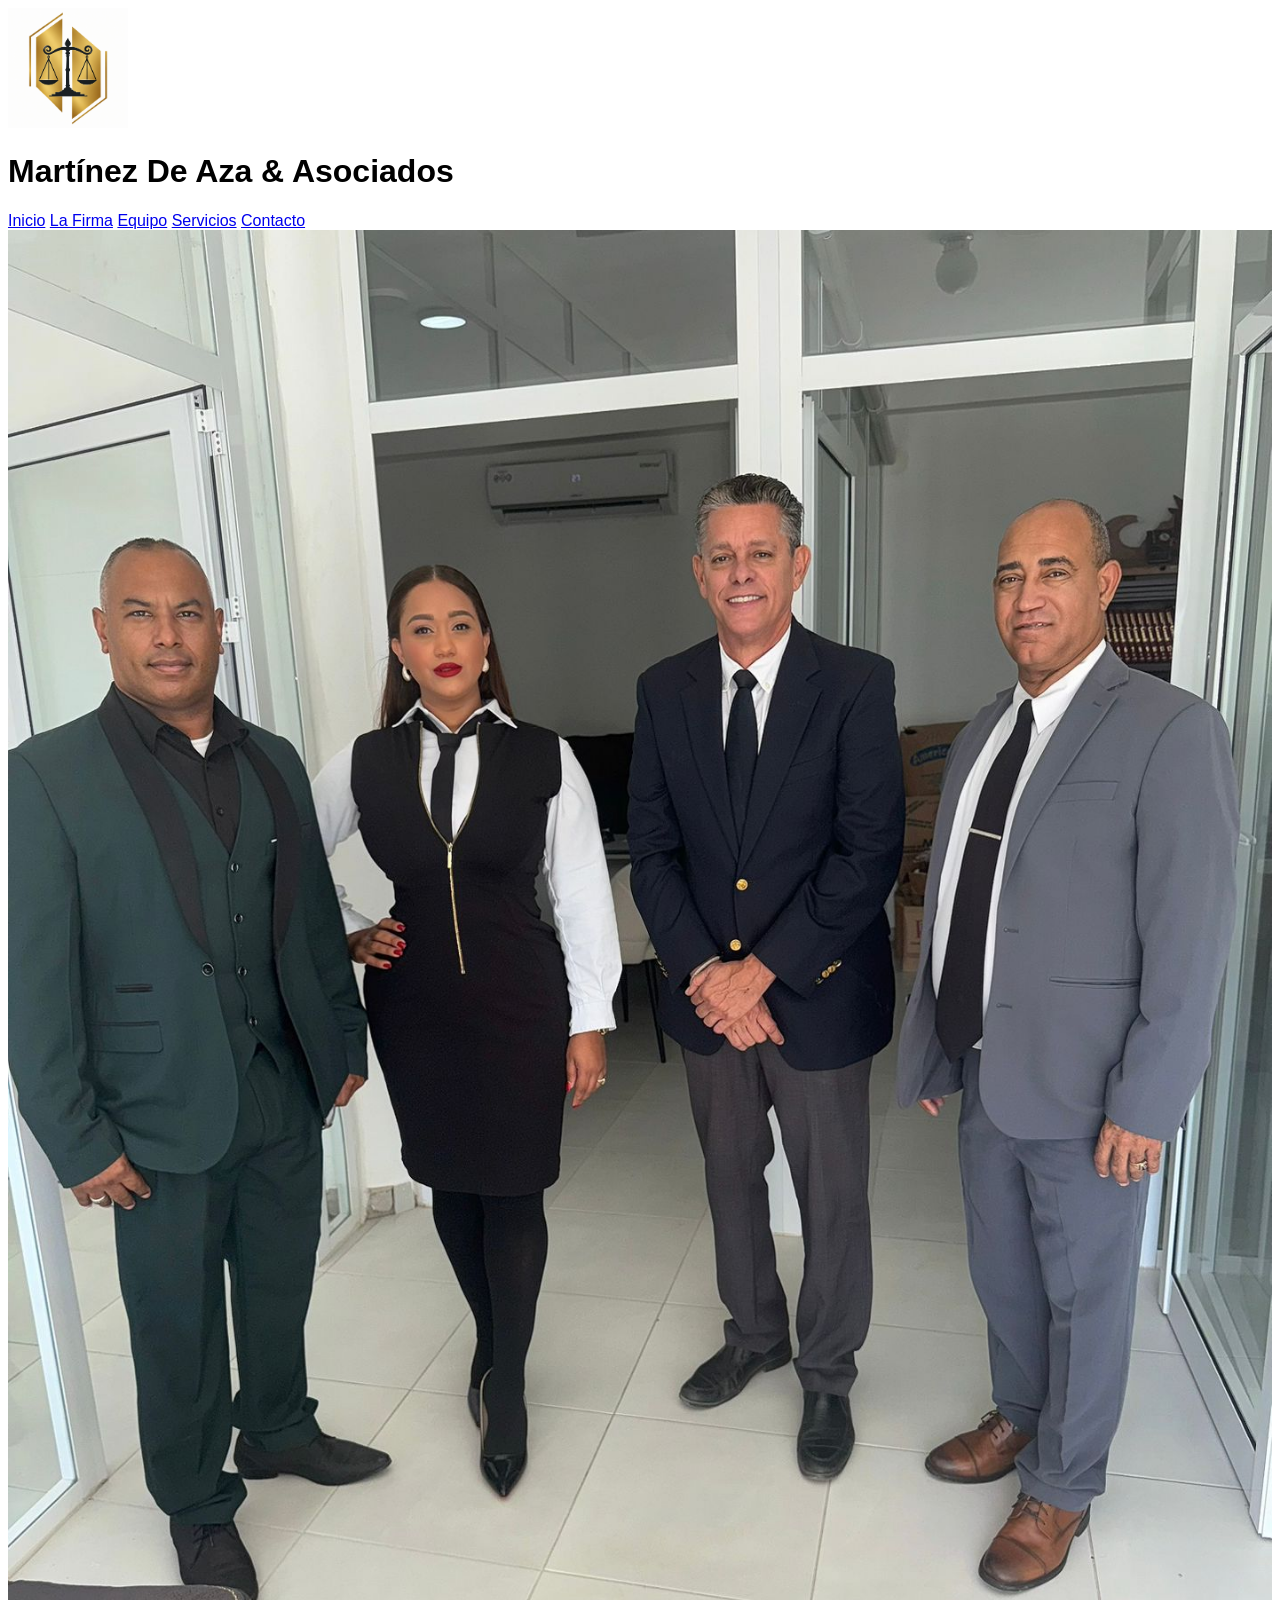
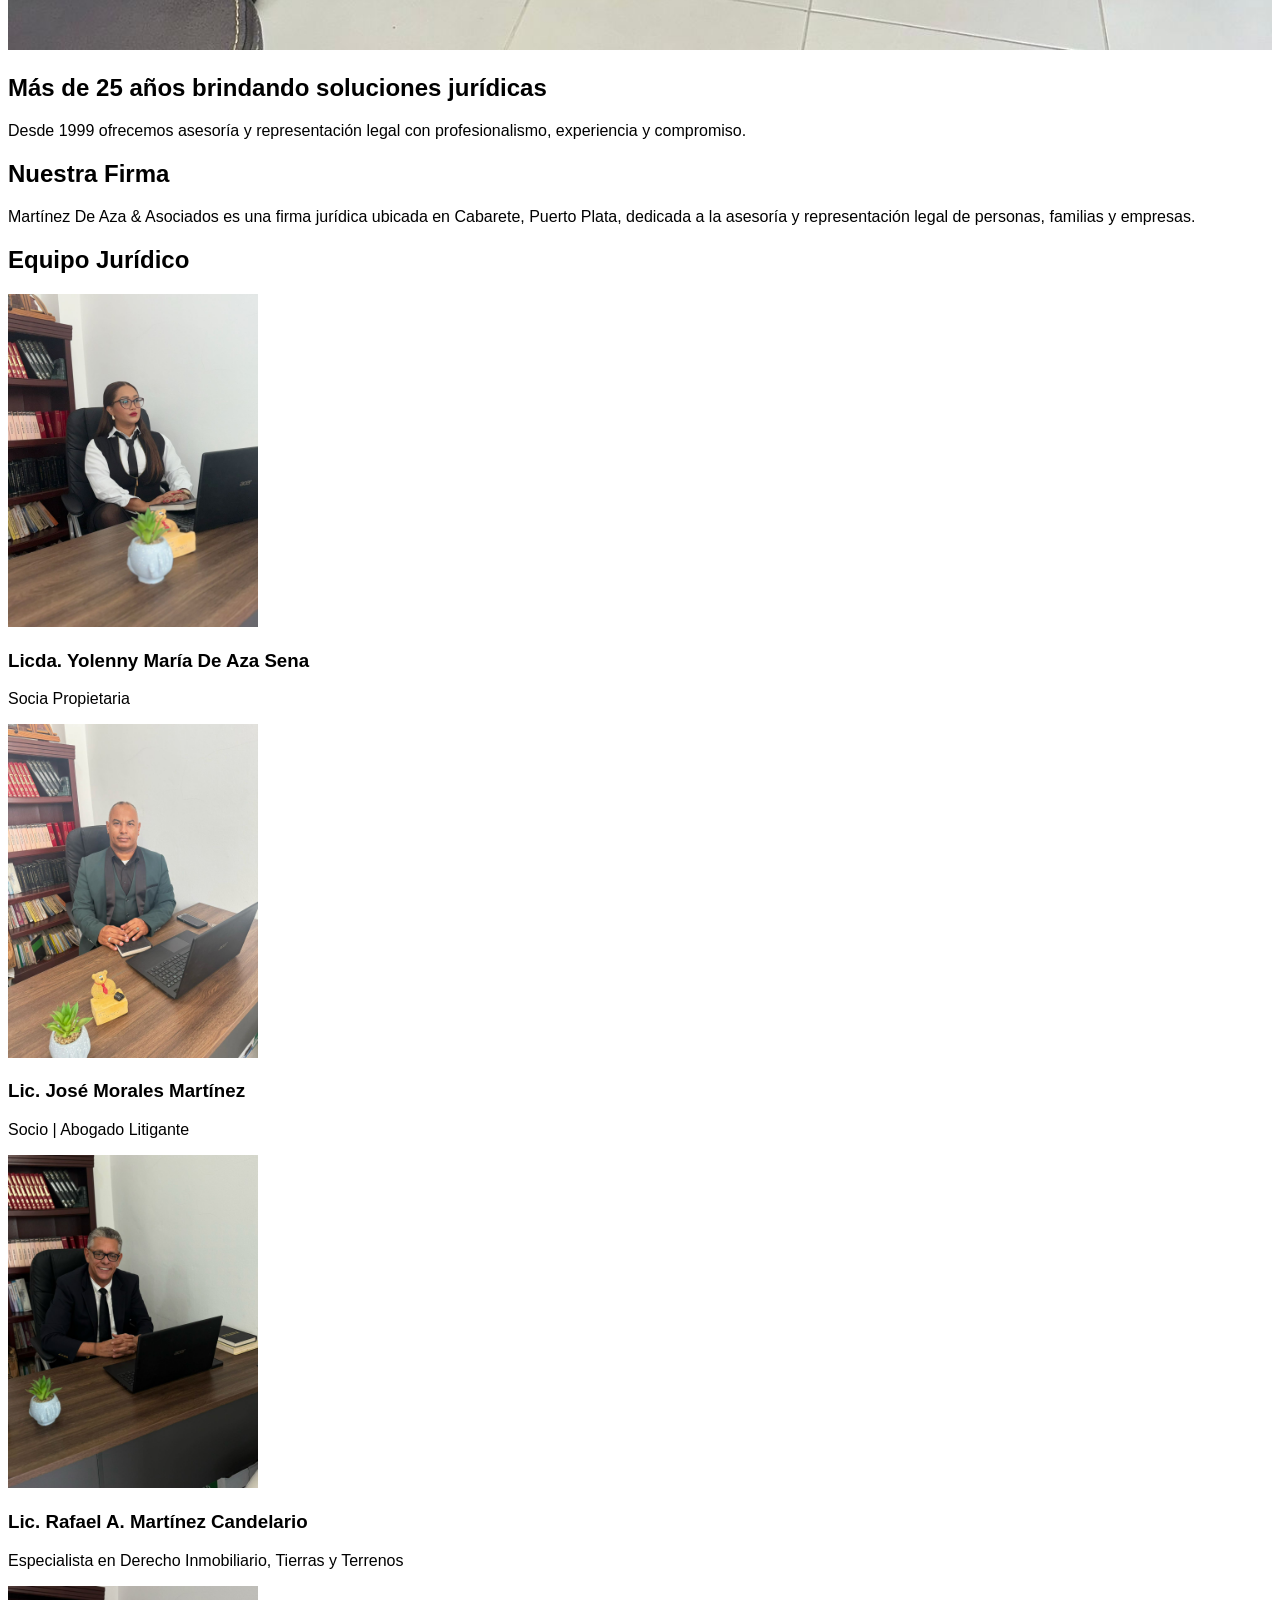
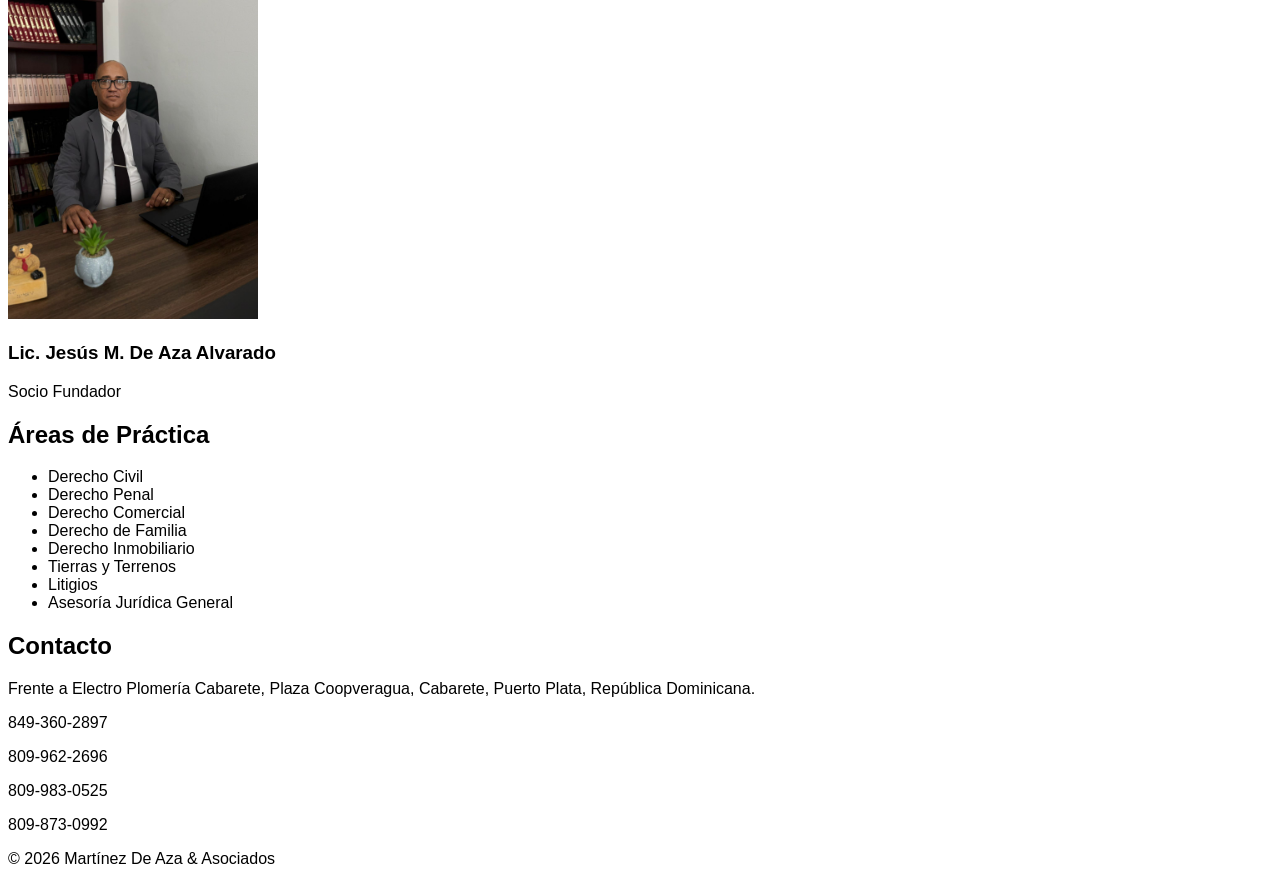
==== index.html @ c79d786c "Update index.html" ====
<!DOCTYPE html>
<html lang="es">
<head>
    <meta charset="UTF-8">
    <meta name="viewport" content="width=device-width, initial-scale=1.0">
    <title>Martínez De Aza & Asociados</title>

    <link rel="stylesheet" href="style.css">
</head>

<body>

<header>
    <img src="img/logo.png" alt="Logo Martínez De Aza" width="120">

    <h1>Martínez De Aza & Asociados</h1>

    <nav>
        <a href="#inicio">Inicio</a>
        <a href="#firma">La Firma</a>
        <a href="#equipo">Equipo</a>
        <a href="#servicios">Servicios</a>
        <a href="#contacto">Contacto</a>
    </nav>
</header>

<section id="inicio">

    <img src="img/equipo.jpg" alt="Equipo Jurídico" width="100%">

    <h2>Más de 25 años brindando soluciones jurídicas</h2>

    <p>
        Desde 1999 ofrecemos asesoría y representación legal
        con profesionalismo, experiencia y compromiso.
    </p>

</section>

<section id="firma">

    <h2>Nuestra Firma</h2>

    <p>
        Martínez De Aza & Asociados es una firma jurídica ubicada en
        Cabarete, Puerto Plata, dedicada a la asesoría y representación
        legal de personas, familias y empresas.
    </p>

</section>

<section id="equipo">

    <h2>Equipo Jurídico</h2>

    <div>
        <img src="img/yolenny.jpg" alt="Yolenny" width="250">
        <h3>Licda. Yolenny María De Aza Sena</h3>
        <p>Socia Propietaria</p>
    </div>

    <div>
        <img src="img/jose.jpg" alt="José Morales" width="250">
        <h3>Lic. José Morales Martínez</h3>
        <p>Socio | Abogado Litigante</p>
    </div>

    <div>
        <img src="img/rafael.jpg" alt="Rafael Martínez" width="250">
        <h3>Lic. Rafael A. Martínez Candelario</h3>
        <p>Especialista en Derecho Inmobiliario, Tierras y Terrenos</p>
    </div>

    <div>
        <img src="img/jesus.jpg" alt="Jesús De Aza" width="250">
        <h3>Lic. Jesús M. De Aza Alvarado</h3>
        <p>Socio Fundador</p>
    </div>

</section>

<section id="servicios">

    <h2>Áreas de Práctica</h2>

    <ul>
        <li>Derecho Civil</li>
        <li>Derecho Penal</li>
        <li>Derecho Comercial</li>
        <li>Derecho de Familia</li>
        <li>Derecho Inmobiliario</li>
        <li>Tierras y Terrenos</li>
        <li>Litigios</li>
        <li>Asesoría Jurídica General</li>
    </ul>

</section>

<section id="contacto">

    <h2>Contacto</h2>

    <p>
        Frente a Electro Plomería Cabarete, Plaza Coopveragua,
        Cabarete, Puerto Plata, República Dominicana.
    </p>

    <p>849-360-2897</p>
    <p>809-962-2696</p>
    <p>809-983-0525</p>
    <p>809-873-0992</p>

</section>

<footer>
    <p>© 2026 Martínez De Aza & Asociados</p>
</footer>

<script src="script.js"></script>

</body>
</html>
---- style.css ----
body{
    font-family: Arial, sans-serif;
}
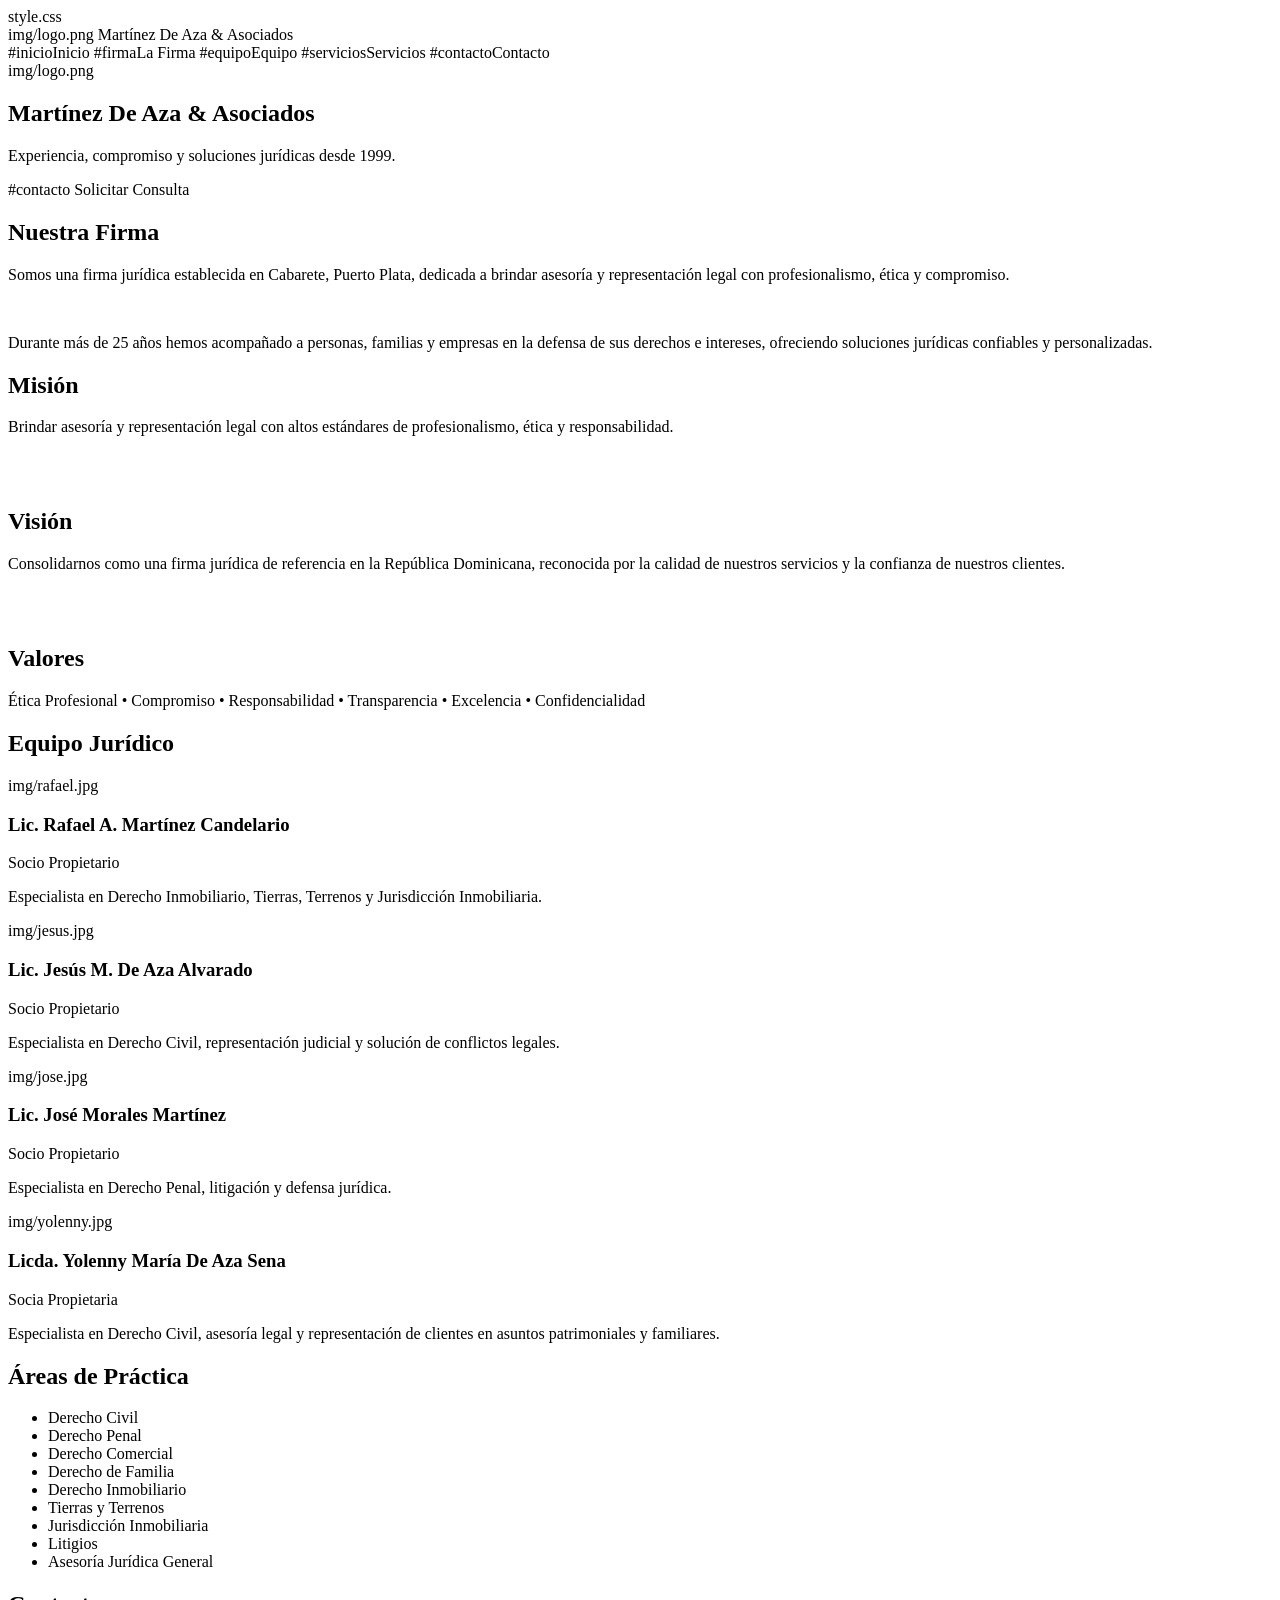
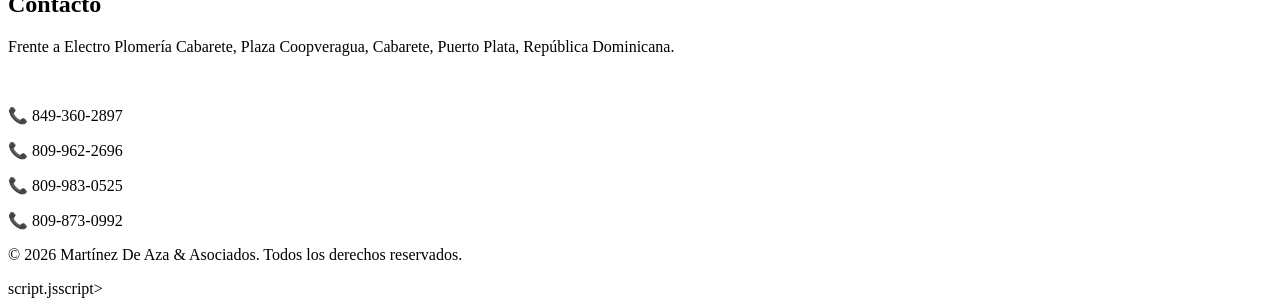
==== commit 54925291: "Update index.html" ====
--- a/index.html
+++ b/index.html
@@ -1,122 +1,269 @@
 <!DOCTYPE html>
 <html lang="es">
+
 <head>
     <meta charset="UTF-8">
     <meta name="viewport" content="width=device-width, initial-scale=1.0">
     <title>Martínez De Aza & Asociados</title>
 
-    <link rel="stylesheet" href="style.css">
+    <meta name="description"
+        content="Firma de abogados en Cabarete, Puerto Plata. Más de 25 años de experiencia en asesoría y representación legal.">
+
+    style.css
 </head>
 
 <body>
 
 <header>
-    <img src="img/logo.png" alt="Logo Martínez De Aza" width="120">
-
-    <h1>Martínez De Aza & Asociados</h1>
-
-    <nav>
-        <a href="#inicio">Inicio</a>
-        <a href="#firma">La Firma</a>
-        <a href="#equipo">Equipo</a>
-        <a href="#servicios">Servicios</a>
-        <a href="#contacto">Contacto</a>
-    </nav>
+
+    <div class="navbar">
+
+        <div class="logo">
+            img/logo.png
+            <span>Martínez De Aza & Asociados</span>
+        </div>
+
+        <nav>
+            #inicioInicio</a>
+            #firmaLa Firma</a>
+            #equipoEquipo</a>
+            #serviciosServicios</a>
+            #contactoContacto</a>
+        </nav>
+
+    </div>
+
 </header>
 
-<section id="inicio">
-
-    <img src="img/equipo.jpg" alt="Equipo Jurídico" width="100%">
-
-    <h2>Más de 25 años brindando soluciones jurídicas</h2>
+<section id="inicio" class="hero">
+
+    <div class="hero-content fade-up">
+
+        img/logo.png
+
+        <h1>Martínez De Aza & Asociados</h1>
+
+        <p>
+            Experiencia, compromiso y soluciones jurídicas desde 1999.
+        </p>
+
+        #contacto
+            Solicitar Consulta
+        </a>
+
+    </div>
+
+</section>
+
+<section id="firma">
+
+    <div class="fade-up">
+
+        <h2>Nuestra Firma</h2>
+
+        <p>
+            Somos una firma jurídica establecida en Cabarete, Puerto Plata,
+            dedicada a brindar asesoría y representación legal con
+            profesionalismo, ética y compromiso.
+        </p>
+
+        <br>
+
+        <p>
+            Durante más de 25 años hemos acompañado a personas, familias
+            y empresas en la defensa de sus derechos e intereses,
+            ofreciendo soluciones jurídicas confiables y personalizadas.
+        </p>
+
+    </div>
+
+</section>
+
+<section id="valores">
+
+    <div class="fade-up">
+
+        <h2>Misión</h2>
+
+        <p>
+            Brindar asesoría y representación legal con altos estándares de
+            profesionalismo, ética y responsabilidad.
+        </p>
+
+        <br><br>
+
+        <h2>Visión</h2>
+
+        <p>
+            Consolidarnos como una firma jurídica de referencia en la
+            República Dominicana, reconocida por la calidad de nuestros servicios
+            y la confianza de nuestros clientes.
+        </p>
+
+        <br><br>
+
+        <h2>Valores</h2>
+
+        <p>
+            Ética Profesional • Compromiso • Responsabilidad • Transparencia •
+            Excelencia • Confidencialidad
+        </p>
+
+    </div>
+
+</section>
+
+<section id="equipo">
+
+    <h2 class="fade-up">Equipo Jurídico</h2>
+
+    <div class="equipo-grid">
+
+        <div class="card-equipo fade-up">
+
+            img/rafael.jpg
+
+            <div class="card-content">
+
+                <h3>Lic. Rafael A. Martínez Candelario</h3>
+
+                <p class="cargo">Socio Propietario</p>
+
+                <p>
+                    Especialista en Derecho Inmobiliario,
+                    Tierras, Terrenos y Jurisdicción Inmobiliaria.
+                </p>
+
+            </div>
+
+        </div>
+
+        <div class="card-equipo fade-up">
+
+            img/jesus.jpg
+
+            <div class="card-content">
+
+                <h3>Lic. Jesús M. De Aza Alvarado</h3>
+
+                <p class="cargo">Socio Propietario</p>
+
+                <p>
+                    Especialista en Derecho Civil,
+                    representación judicial y solución
+                    de conflictos legales.
+                </p>
+
+            </div>
+
+        </div>
+
+        <div class="card-equipo fade-up">
+
+            img/jose.jpg
+
+            <div class="card-content">
+
+                <h3>Lic. José Morales Martínez</h3>
+
+                <p class="cargo">Socio Propietario</p>
+
+                <p>
+                    Especialista en Derecho Penal,
+                    litigación y defensa jurídica.
+                </p>
+
+            </div>
+
+        </div>
+
+        <div class="card-equipo fade-up">
+
+            img/yolenny.jpg
+
+            <div class="card-content">
+
+                <h3>Licda. Yolenny María De Aza Sena</h3>
+
+                <p class="cargo">Socia Propietaria</p>
+
+                <p>
+                    Especialista en Derecho Civil,
+                    asesoría legal y representación de clientes
+                    en asuntos patrimoniales y familiares.
+                </p>
+
+            </div>
+
+        </div>
+
+    </div>
+
+</section>
+
+<section id="servicios">
+
+    <h2 class="fade-up">Áreas de Práctica</h2>
+
+    <ul class="fade-up">
+
+        <li>Derecho Civil</li>
+
+        <li>Derecho Penal</li>
+
+        <li>Derecho Comercial</li>
+
+        <li>Derecho de Familia</li>
+
+        <li>Derecho Inmobiliario</li>
+
+        <li>Tierras y Terrenos</li>
+
+        <li>Jurisdicción Inmobiliaria</li>
+
+        <li>Litigios</li>
+
+        <li>Asesoría Jurídica General</li>
+
+    </ul>
+
+</section>
+
+<section id="contacto">
+
+    <div class="fade-up">
+
+        <h2>Contacto</h2>
+
+        <p>
+            Frente a Electro Plomería Cabarete,
+            Plaza Coopveragua,
+            Cabarete, Puerto Plata,
+            República Dominicana.
+        </p>
+
+        <br>
+
+        <p>📞 849-360-2897</p>
+        <p>📞 809-962-2696</p>
+        <p>📞 809-983-0525</p>
+        <p>📞 809-873-0992</p>
+
+    </div>
+
+</section>
+
+<footer>
 
     <p>
-        Desde 1999 ofrecemos asesoría y representación legal
-        con profesionalismo, experiencia y compromiso.
+        © 2026 Martínez De Aza & Asociados.
+        Todos los derechos reservados.
     </p>
 
-</section>
-
-<section id="firma">
-
-    <h2>Nuestra Firma</h2>
-
-    <p>
-        Martínez De Aza & Asociados es una firma jurídica ubicada en
-        Cabarete, Puerto Plata, dedicada a la asesoría y representación
-        legal de personas, familias y empresas.
-    </p>
-
-</section>
-
-<section id="equipo">
-
-    <h2>Equipo Jurídico</h2>
-
-    <div>
-        <img src="img/yolenny.jpg" alt="Yolenny" width="250">
-        <h3>Licda. Yolenny María De Aza Sena</h3>
-        <p>Socia Propietaria</p>
-    </div>
-
-    <div>
-        <img src="img/jose.jpg" alt="José Morales" width="250">
-        <h3>Lic. José Morales Martínez</h3>
-        <p>Socio | Abogado Litigante</p>
-    </div>
-
-    <div>
-        <img src="img/rafael.jpg" alt="Rafael Martínez" width="250">
-        <h3>Lic. Rafael A. Martínez Candelario</h3>
-        <p>Especialista en Derecho Inmobiliario, Tierras y Terrenos</p>
-    </div>
-
-    <div>
-        <img src="img/jesus.jpg" alt="Jesús De Aza" width="250">
-        <h3>Lic. Jesús M. De Aza Alvarado</h3>
-        <p>Socio Fundador</p>
-    </div>
-
-</section>
-
-<section id="servicios">
-
-    <h2>Áreas de Práctica</h2>
-
-    <ul>
-        <li>Derecho Civil</li>
-        <li>Derecho Penal</li>
-        <li>Derecho Comercial</li>
-        <li>Derecho de Familia</li>
-        <li>Derecho Inmobiliario</li>
-        <li>Tierras y Terrenos</li>
-        <li>Litigios</li>
-        <li>Asesoría Jurídica General</li>
-    </ul>
-
-</section>
-
-<section id="contacto">
-
-    <h2>Contacto</h2>
-
-    <p>
-        Frente a Electro Plomería Cabarete, Plaza Coopveragua,
-        Cabarete, Puerto Plata, República Dominicana.
-    </p>
-
-    <p>849-360-2897</p>
-    <p>809-962-2696</p>
-    <p>809-983-0525</p>
-    <p>809-873-0992</p>
-
-</section>
-
-<footer>
-    <p>© 2026 Martínez De Aza & Asociados</p>
 </footer>
 
-<script src="script.js"></script>
+script.jsscript>
 
 </body>
+
 </html>
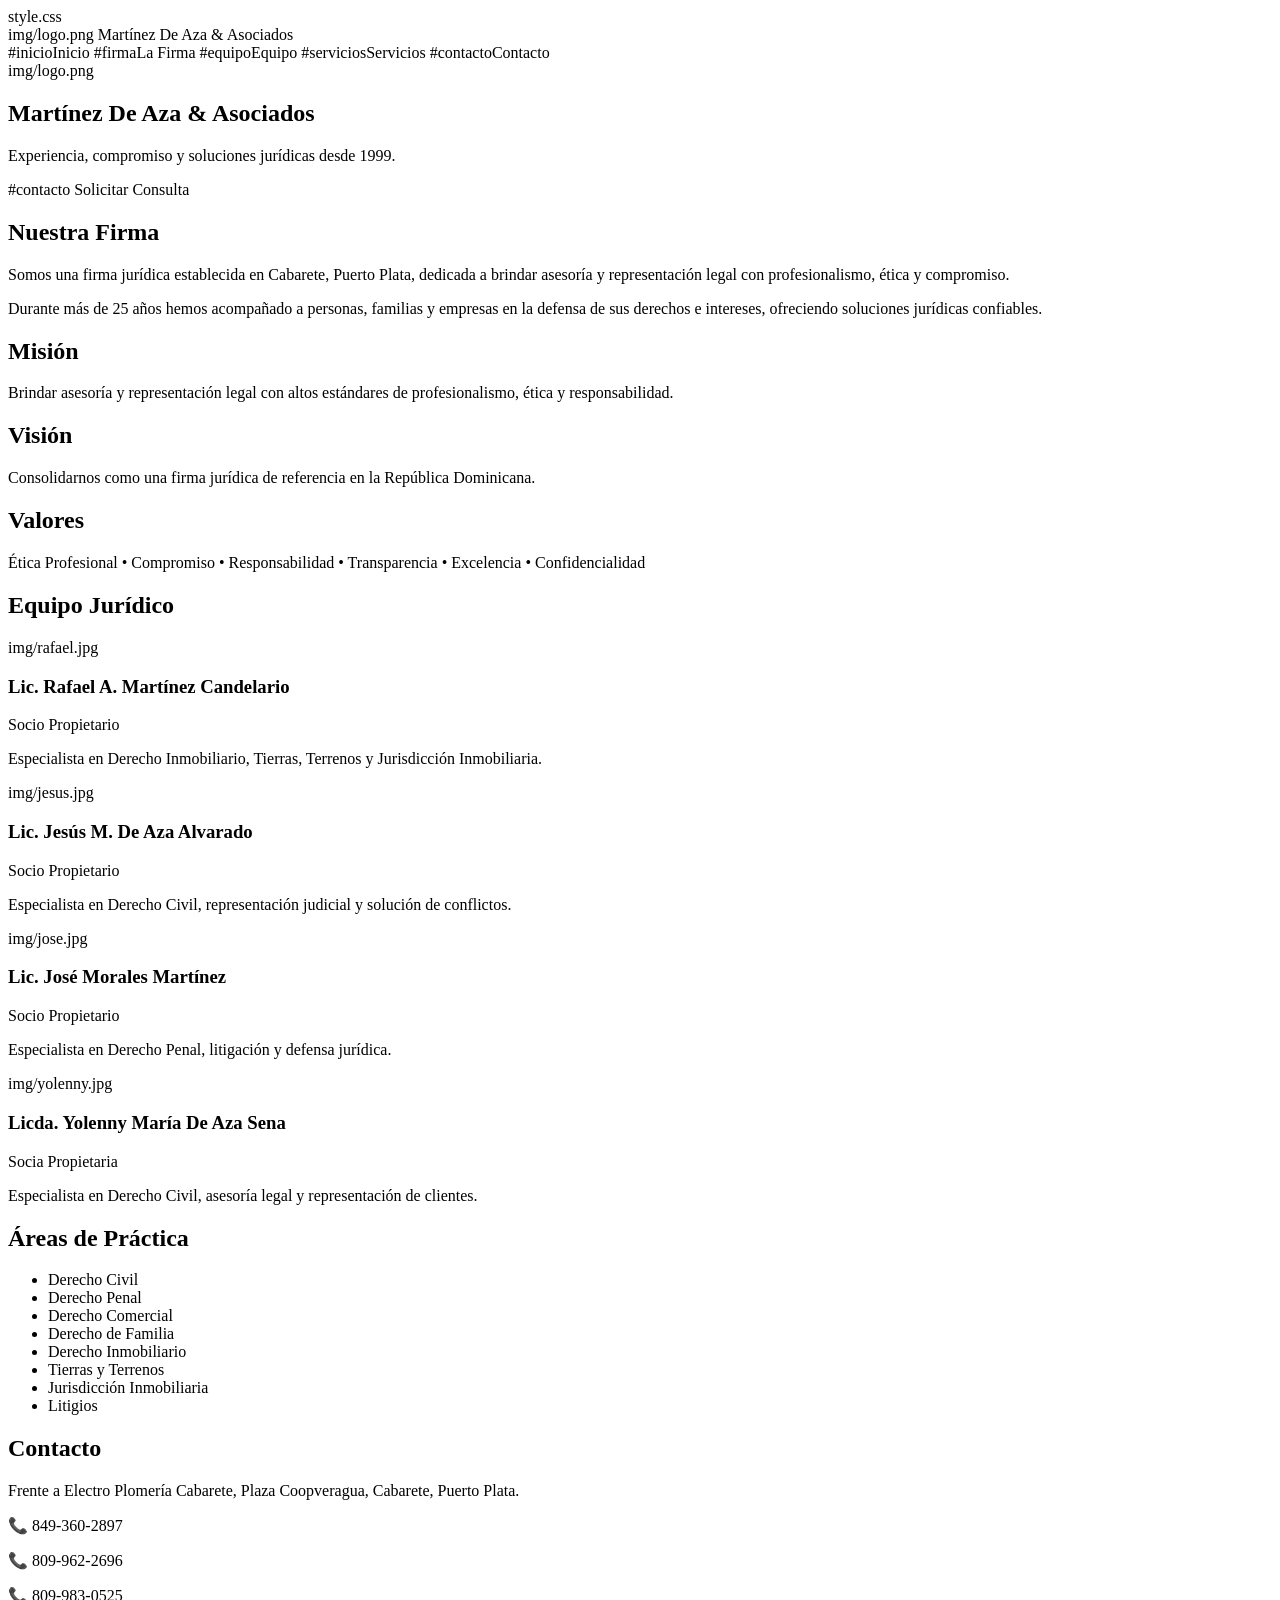
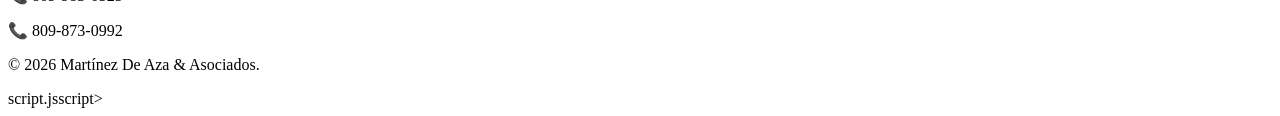
==== commit 9355cc89: "Update index.html" ====
--- a/index.html
+++ b/index.html
@@ -7,262 +7,239 @@
     <title>Martínez De Aza & Asociados</title>
 
     <meta name="description"
-        content="Firma de abogados en Cabarete, Puerto Plata. Más de 25 años de experiencia en asesoría y representación legal.">
+        content="Martínez De Aza & Asociados. Firma de abogados en Cabarete, Puerto Plata.">
 
     style.css
 </head>
 
 <body>
 
-<header>
-
-    <div class="navbar">
-
-        <div class="logo">
+    <header>
+        <div class="navbar">
+
+            <div class="logo">
+                img/logo.png
+                <span>Martínez De Aza & Asociados</span>
+            </div>
+
+            <nav>
+                #inicioInicio</a>
+                #firmaLa Firma</a>
+                #equipoEquipo</a>
+                #serviciosServicios</a>
+                #contactoContacto</a>
+            </nav>
+
+        </div>
+    </header>
+
+    <section id="inicio" class="hero">
+
+        <div class="hero-content fade-up">
+
             img/logo.png
-            <span>Martínez De Aza & Asociados</span>
-        </div>
-
-        <nav>
-            #inicioInicio</a>
-            #firmaLa Firma</a>
-            #equipoEquipo</a>
-            #serviciosServicios</a>
-            #contactoContacto</a>
-        </nav>
-
-    </div>
-
-</header>
-
-<section id="inicio" class="hero">
-
-    <div class="hero-content fade-up">
-
-        img/logo.png
-
-        <h1>Martínez De Aza & Asociados</h1>
+
+            <h1>Martínez De Aza & Asociados</h1>
+
+            <p>
+                Experiencia, compromiso y soluciones jurídicas desde 1999.
+            </p>
+
+            #contacto
+                Solicitar Consulta
+            </a>
+
+        </div>
+
+    </section>
+
+    <section id="firma">
+
+        <div class="fade-up">
+
+            <h2>Nuestra Firma</h2>
+
+            <p>
+                Somos una firma jurídica establecida en Cabarete,
+                Puerto Plata, dedicada a brindar asesoría y
+                representación legal con profesionalismo, ética
+                y compromiso.
+            </p>
+
+            <p>
+                Durante más de 25 años hemos acompañado a personas,
+                familias y empresas en la defensa de sus derechos e
+                intereses, ofreciendo soluciones jurídicas confiables.
+            </p>
+
+        </div>
+
+    </section>
+
+    <section id="valores">
+
+        <div class="fade-up">
+
+            <h2>Misión</h2>
+
+            <p>
+                Brindar asesoría y representación legal con altos estándares
+                de profesionalismo, ética y responsabilidad.
+            </p>
+
+            <h2>Visión</h2>
+
+            <p>
+                Consolidarnos como una firma jurídica de referencia en la
+                República Dominicana.
+            </p>
+
+            <h2>Valores</h2>
+
+            <p>
+                Ética Profesional • Compromiso • Responsabilidad •
+                Transparencia • Excelencia • Confidencialidad
+            </p>
+
+        </div>
+
+    </section>
+
+    <section id="equipo">
+
+        <h2 class="fade-up">Equipo Jurídico</h2>
+
+        <div class="equipo-grid">
+
+            <div class="card-equipo fade-up">
+
+                img/rafael.jpg
+
+                <div class="card-content">
+
+                    <h3>Lic. Rafael A. Martínez Candelario</h3>
+
+                    <p class="cargo">Socio Propietario</p>
+
+                    <p>
+                        Especialista en Derecho Inmobiliario,
+                        Tierras, Terrenos y Jurisdicción Inmobiliaria.
+                    </p>
+
+                </div>
+
+            </div>
+
+            <div class="card-equipo fade-up">
+
+                img/jesus.jpg
+
+                <div class="card-content">
+
+                    <h3>Lic. Jesús M. De Aza Alvarado</h3>
+
+                    <p class="cargo">Socio Propietario</p>
+
+                    <p>
+                        Especialista en Derecho Civil,
+                        representación judicial y solución de conflictos.
+                    </p>
+
+                </div>
+
+            </div>
+
+            <div class="card-equipo fade-up">
+
+                img/jose.jpg
+
+                <div class="card-content">
+
+                    <h3>Lic. José Morales Martínez</h3>
+
+                    <p class="cargo">Socio Propietario</p>
+
+                    <p>
+                        Especialista en Derecho Penal,
+                        litigación y defensa jurídica.
+                    </p>
+
+                </div>
+
+            </div>
+
+            <div class="card-equipo fade-up">
+
+                img/yolenny.jpg
+
+                <div class="card-content">
+
+                    <h3>Licda. Yolenny María De Aza Sena</h3>
+
+                    <p class="cargo">Socia Propietaria</p>
+
+                    <p>
+                        Especialista en Derecho Civil,
+                        asesoría legal y representación de clientes.
+                    </p>
+
+                </div>
+
+            </div>
+
+        </div>
+
+    </section>
+
+    <section id="servicios">
+
+        <h2 class="fade-up">Áreas de Práctica</h2>
+
+        <ul class="fade-up">
+
+            <li>Derecho Civil</li>
+            <li>Derecho Penal</li>
+            <li>Derecho Comercial</li>
+            <li>Derecho de Familia</li>
+            <li>Derecho Inmobiliario</li>
+            <li>Tierras y Terrenos</li>
+            <li>Jurisdicción Inmobiliaria</li>
+            <li>Litigios</li>
+
+        </ul>
+
+    </section>
+
+    <section id="contacto">
+
+        <div class="fade-up">
+
+            <h2>Contacto</h2>
+
+            <p>
+                Frente a Electro Plomería Cabarete,
+                Plaza Coopveragua,
+                Cabarete, Puerto Plata.
+            </p>
+
+            <p>📞 849-360-2897</p>
+            <p>📞 809-962-2696</p>
+            <p>📞 809-983-0525</p>
+            <p>📞 809-873-0992</p>
+
+        </div>
+
+    </section>
+
+    <footer>
 
         <p>
-            Experiencia, compromiso y soluciones jurídicas desde 1999.
+            © 2026 Martínez De Aza & Asociados.
         </p>
 
-        #contacto
-            Solicitar Consulta
-        </a>
-
-    </div>
-
-</section>
-
-<section id="firma">
-
-    <div class="fade-up">
-
-        <h2>Nuestra Firma</h2>
-
-        <p>
-            Somos una firma jurídica establecida en Cabarete, Puerto Plata,
-            dedicada a brindar asesoría y representación legal con
-            profesionalismo, ética y compromiso.
-        </p>
-
-        <br>
-
-        <p>
-            Durante más de 25 años hemos acompañado a personas, familias
-            y empresas en la defensa de sus derechos e intereses,
-            ofreciendo soluciones jurídicas confiables y personalizadas.
-        </p>
-
-    </div>
-
-</section>
-
-<section id="valores">
-
-    <div class="fade-up">
-
-        <h2>Misión</h2>
-
-        <p>
-            Brindar asesoría y representación legal con altos estándares de
-            profesionalismo, ética y responsabilidad.
-        </p>
-
-        <br><br>
-
-        <h2>Visión</h2>
-
-        <p>
-            Consolidarnos como una firma jurídica de referencia en la
-            República Dominicana, reconocida por la calidad de nuestros servicios
-            y la confianza de nuestros clientes.
-        </p>
-
-        <br><br>
-
-        <h2>Valores</h2>
-
-        <p>
-            Ética Profesional • Compromiso • Responsabilidad • Transparencia •
-            Excelencia • Confidencialidad
-        </p>
-
-    </div>
-
-</section>
-
-<section id="equipo">
-
-    <h2 class="fade-up">Equipo Jurídico</h2>
-
-    <div class="equipo-grid">
-
-        <div class="card-equipo fade-up">
-
-            img/rafael.jpg
-
-            <div class="card-content">
-
-                <h3>Lic. Rafael A. Martínez Candelario</h3>
-
-                <p class="cargo">Socio Propietario</p>
-
-                <p>
-                    Especialista en Derecho Inmobiliario,
-                    Tierras, Terrenos y Jurisdicción Inmobiliaria.
-                </p>
-
-            </div>
-
-        </div>
-
-        <div class="card-equipo fade-up">
-
-            img/jesus.jpg
-
-            <div class="card-content">
-
-                <h3>Lic. Jesús M. De Aza Alvarado</h3>
-
-                <p class="cargo">Socio Propietario</p>
-
-                <p>
-                    Especialista en Derecho Civil,
-                    representación judicial y solución
-                    de conflictos legales.
-                </p>
-
-            </div>
-
-        </div>
-
-        <div class="card-equipo fade-up">
-
-            img/jose.jpg
-
-            <div class="card-content">
-
-                <h3>Lic. José Morales Martínez</h3>
-
-                <p class="cargo">Socio Propietario</p>
-
-                <p>
-                    Especialista en Derecho Penal,
-                    litigación y defensa jurídica.
-                </p>
-
-            </div>
-
-        </div>
-
-        <div class="card-equipo fade-up">
-
-            img/yolenny.jpg
-
-            <div class="card-content">
-
-                <h3>Licda. Yolenny María De Aza Sena</h3>
-
-                <p class="cargo">Socia Propietaria</p>
-
-                <p>
-                    Especialista en Derecho Civil,
-                    asesoría legal y representación de clientes
-                    en asuntos patrimoniales y familiares.
-                </p>
-
-            </div>
-
-        </div>
-
-    </div>
-
-</section>
-
-<section id="servicios">
-
-    <h2 class="fade-up">Áreas de Práctica</h2>
-
-    <ul class="fade-up">
-
-        <li>Derecho Civil</li>
-
-        <li>Derecho Penal</li>
-
-        <li>Derecho Comercial</li>
-
-        <li>Derecho de Familia</li>
-
-        <li>Derecho Inmobiliario</li>
-
-        <li>Tierras y Terrenos</li>
-
-        <li>Jurisdicción Inmobiliaria</li>
-
-        <li>Litigios</li>
-
-        <li>Asesoría Jurídica General</li>
-
-    </ul>
-
-</section>
-
-<section id="contacto">
-
-    <div class="fade-up">
-
-        <h2>Contacto</h2>
-
-        <p>
-            Frente a Electro Plomería Cabarete,
-            Plaza Coopveragua,
-            Cabarete, Puerto Plata,
-            República Dominicana.
-        </p>
-
-        <br>
-
-        <p>📞 849-360-2897</p>
-        <p>📞 809-962-2696</p>
-        <p>📞 809-983-0525</p>
-        <p>📞 809-873-0992</p>
-
-    </div>
-
-</section>
-
-<footer>
-
-    <p>
-        © 2026 Martínez De Aza & Asociados.
-        Todos los derechos reservados.
-    </p>
-
-</footer>
-
-script.jsscript>
+    </footer>
+
+    script.jsscript>
 
 </body>
 
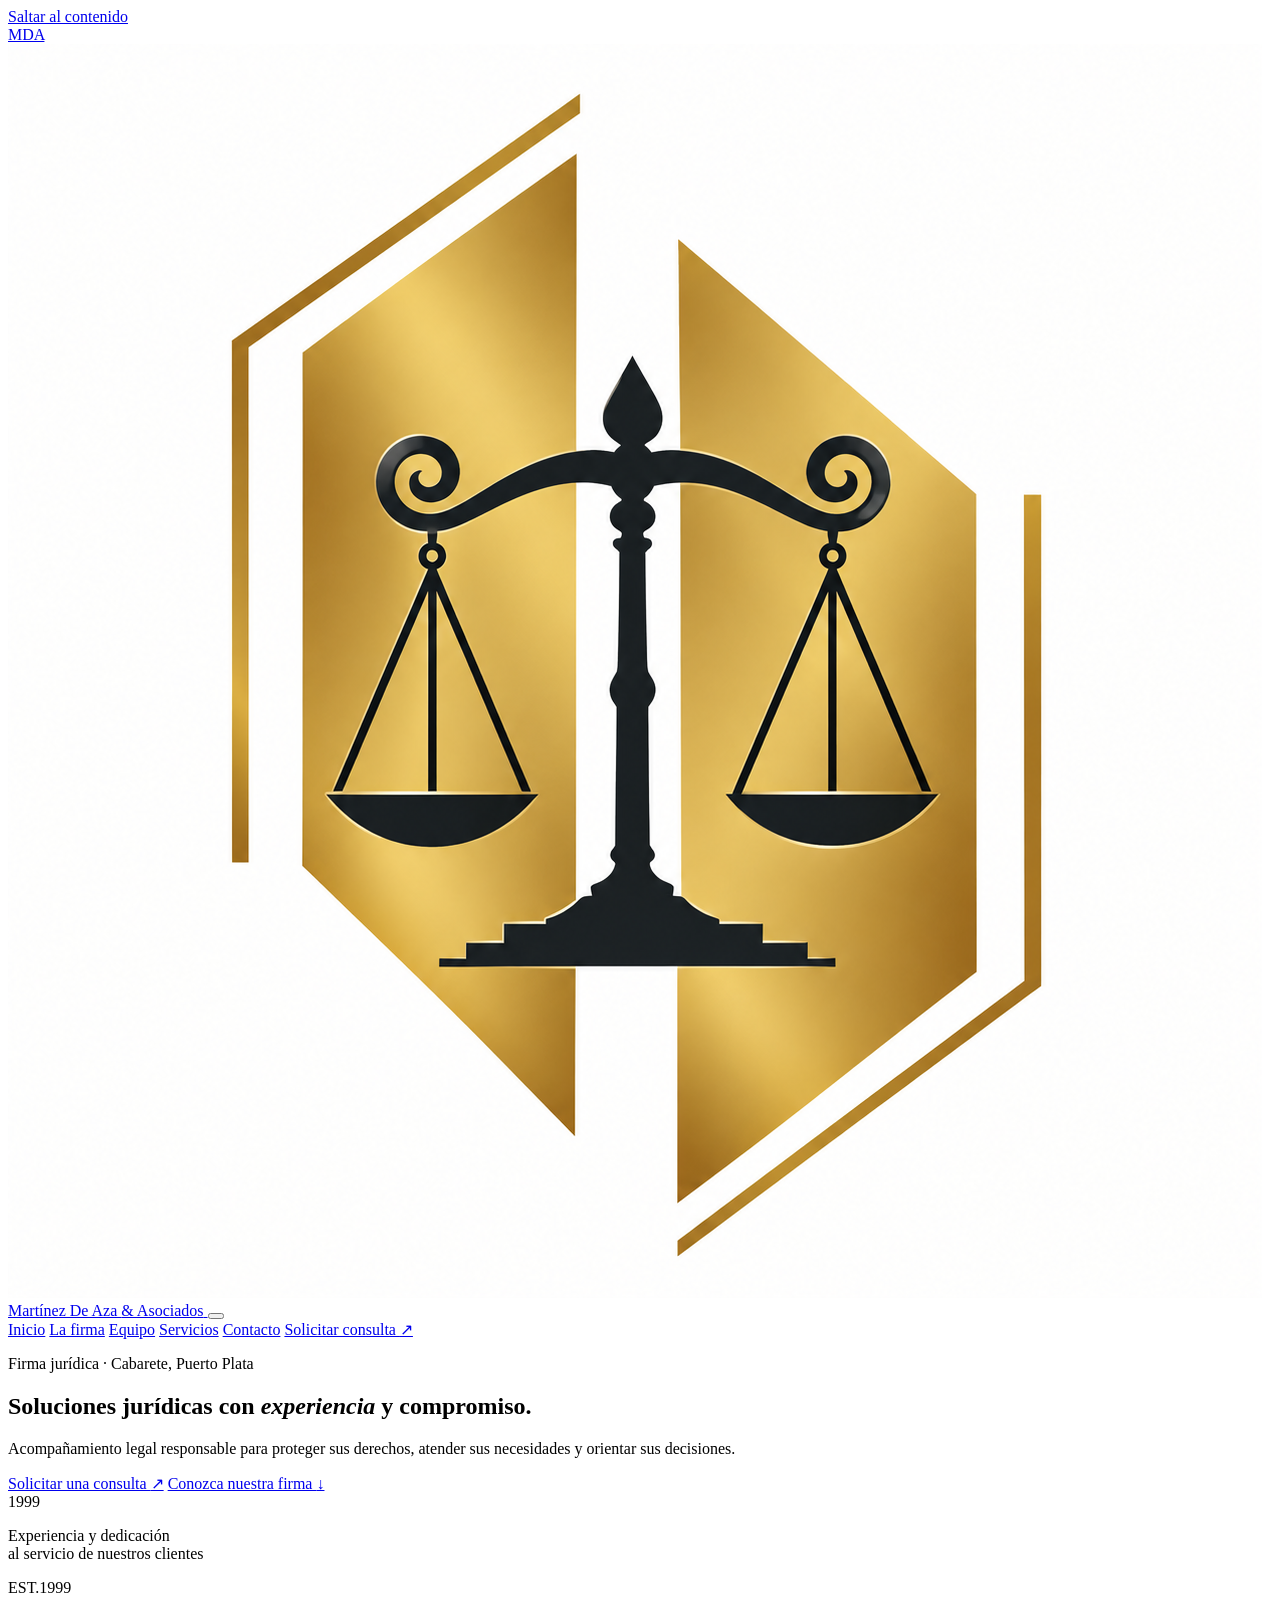
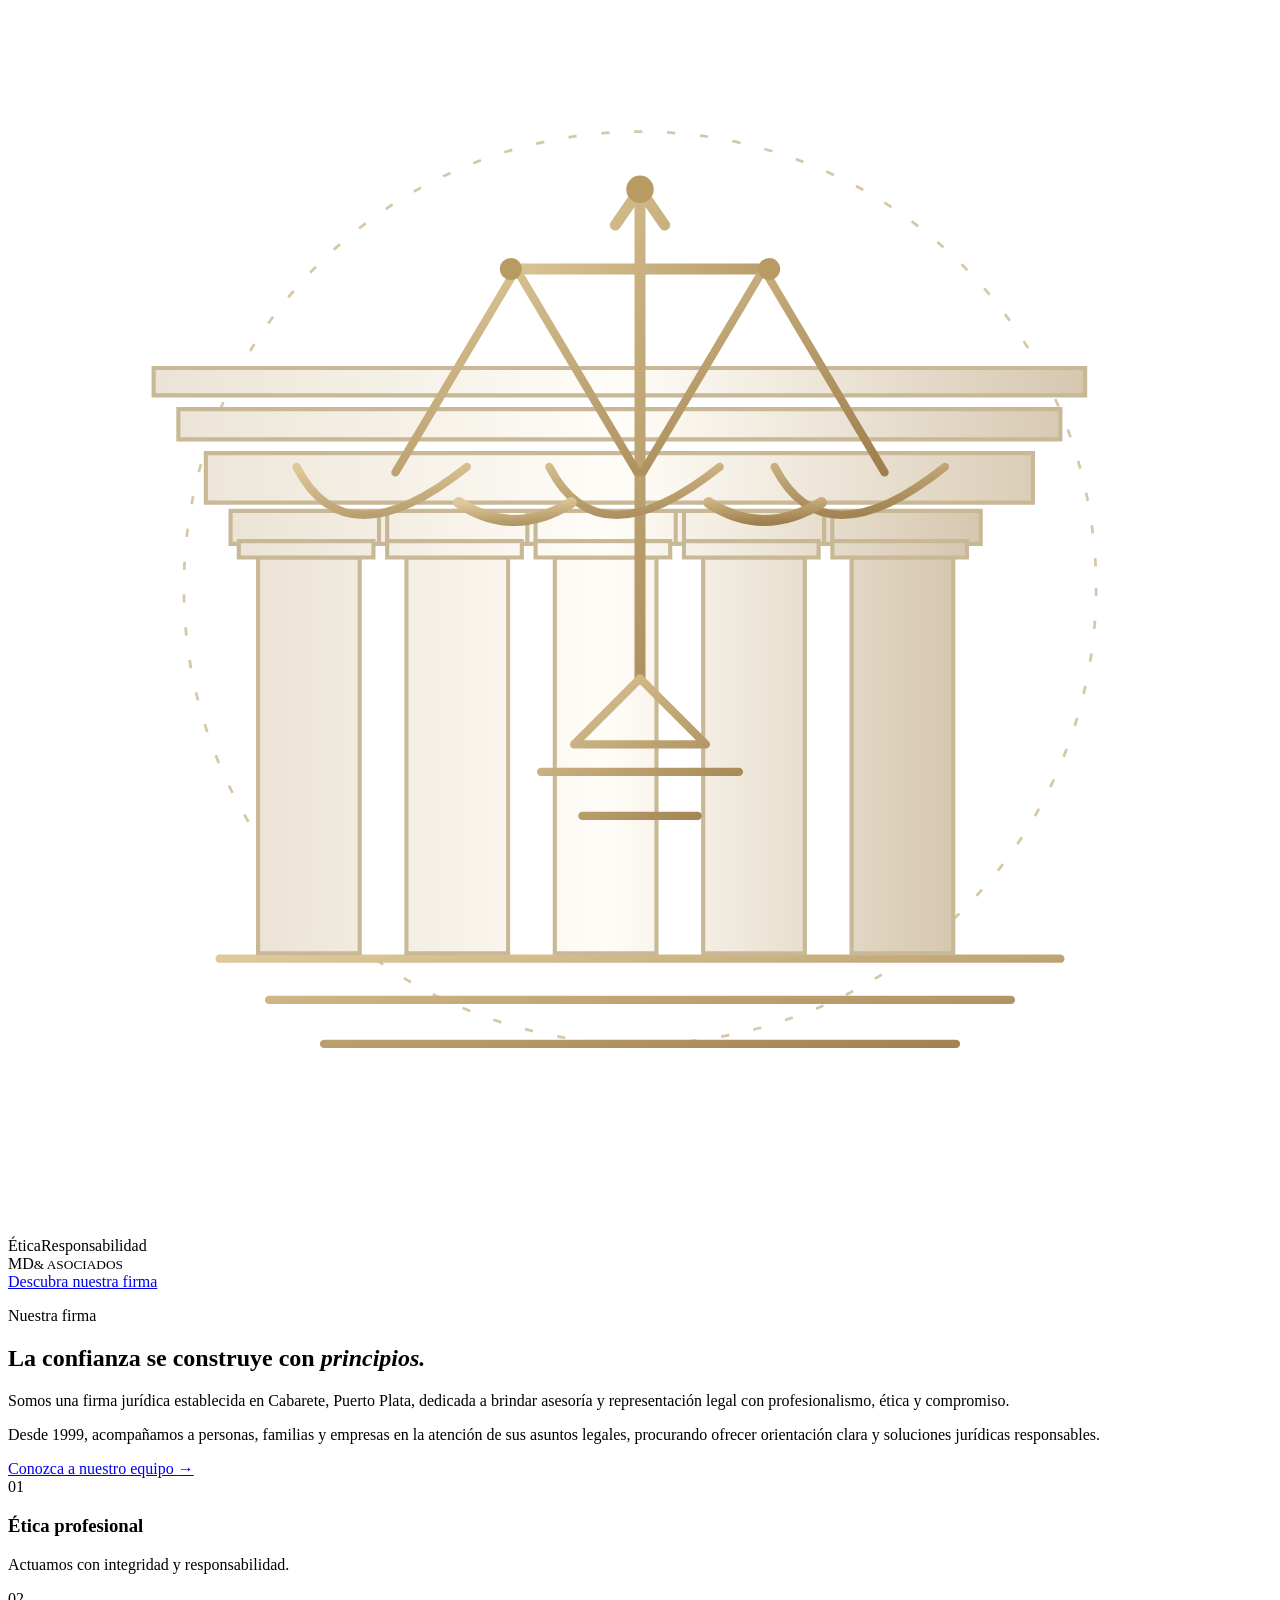
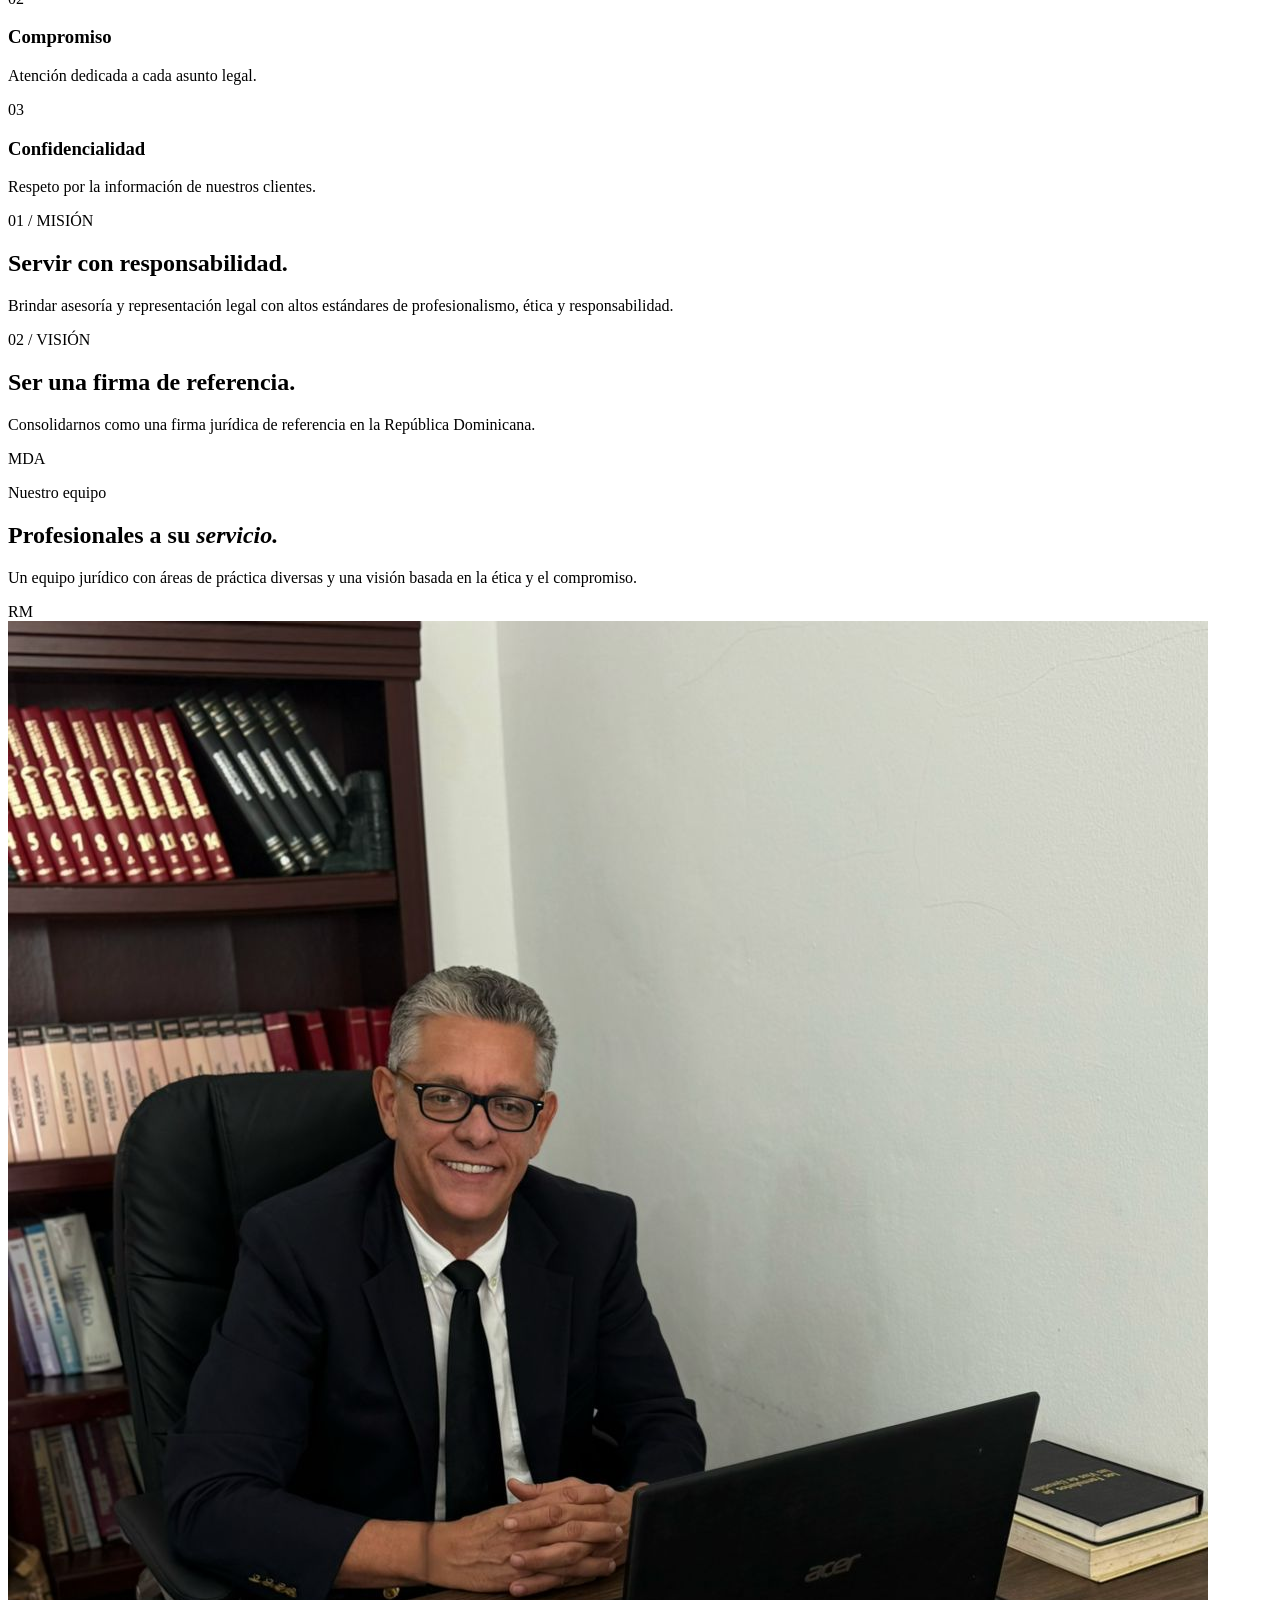
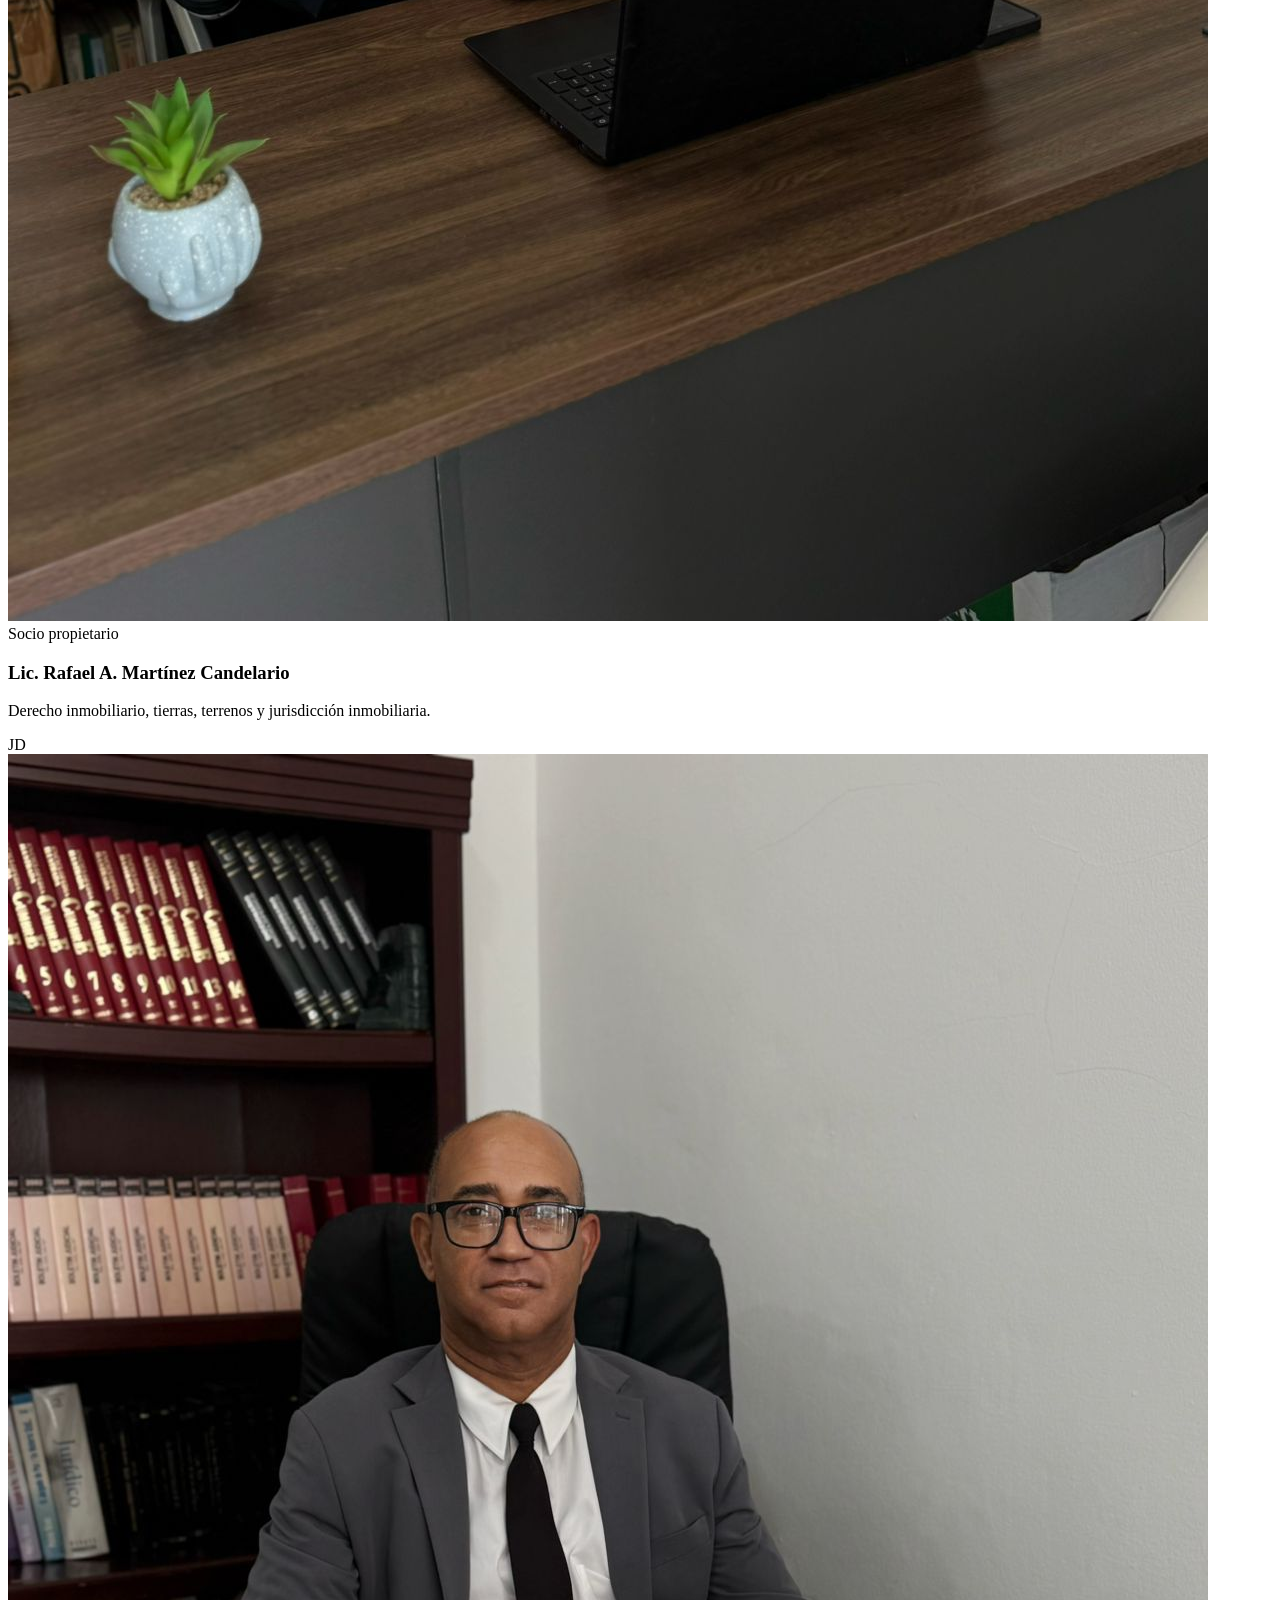
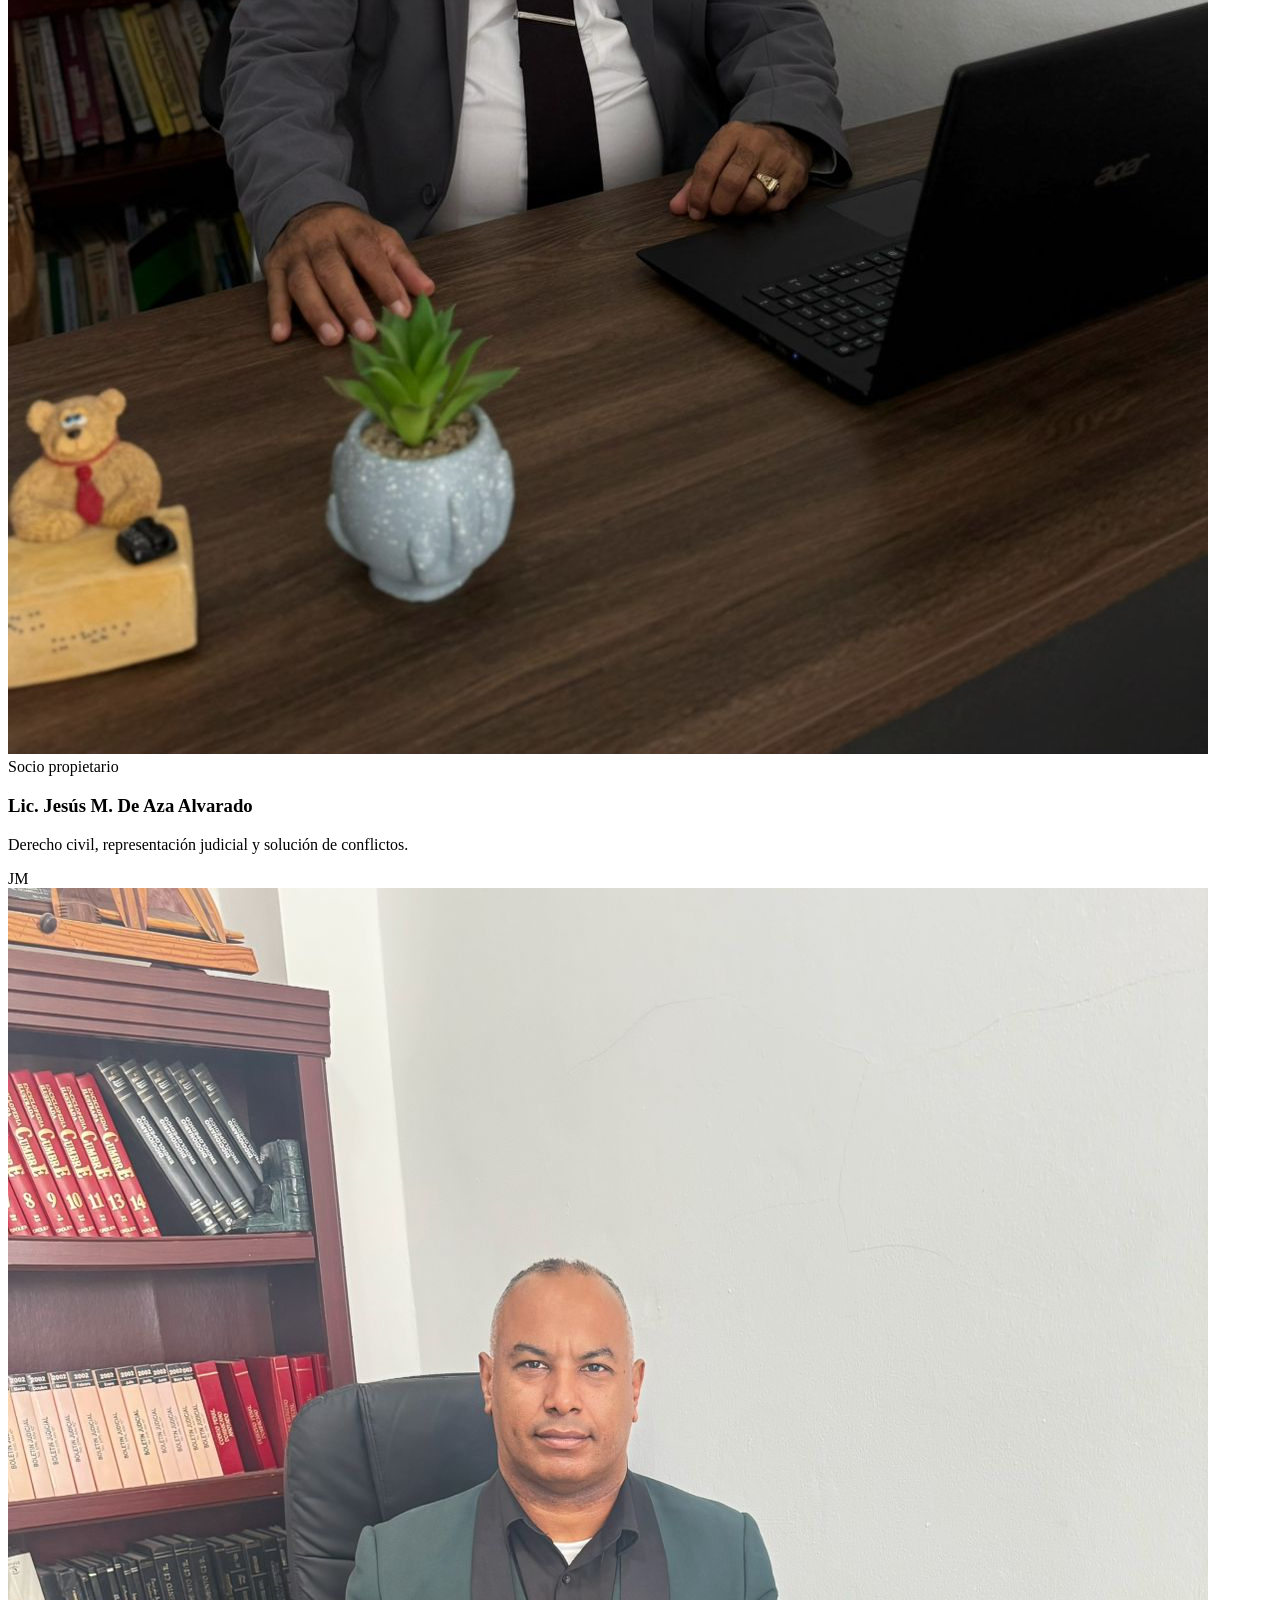
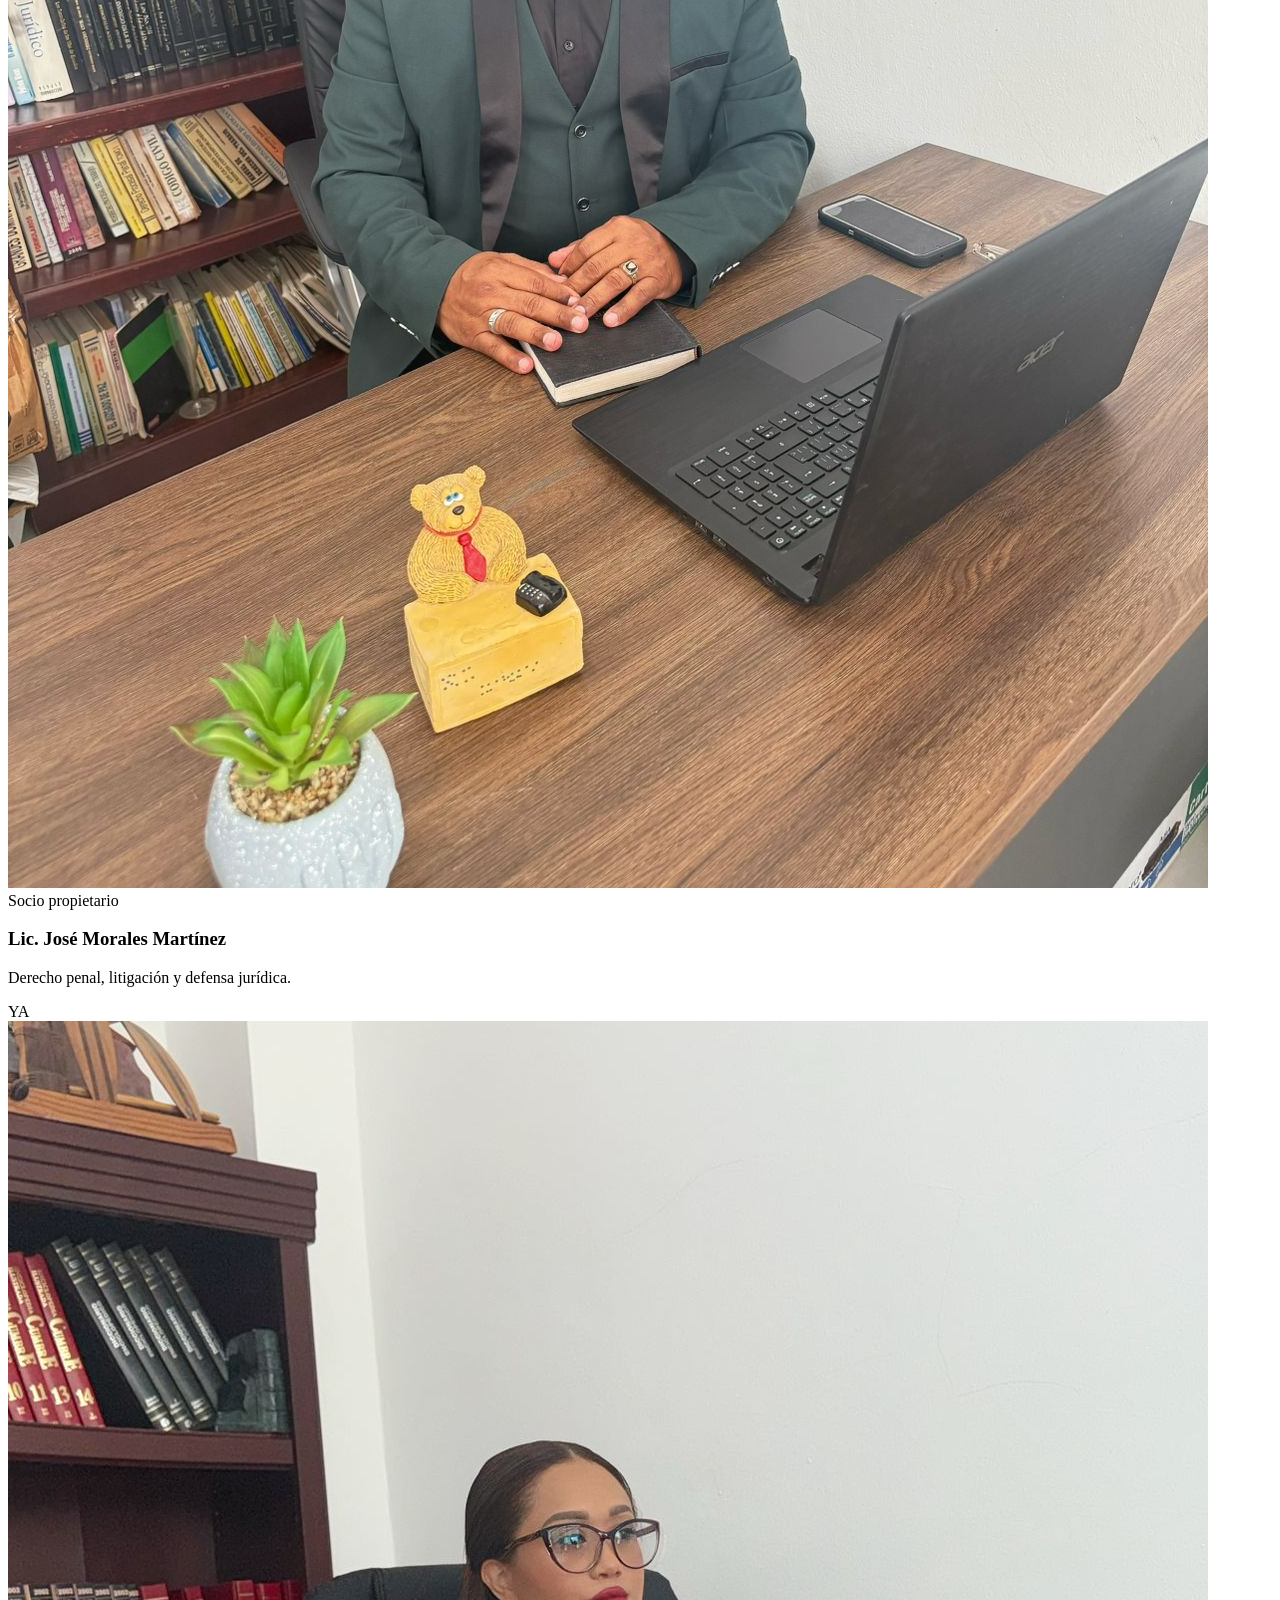
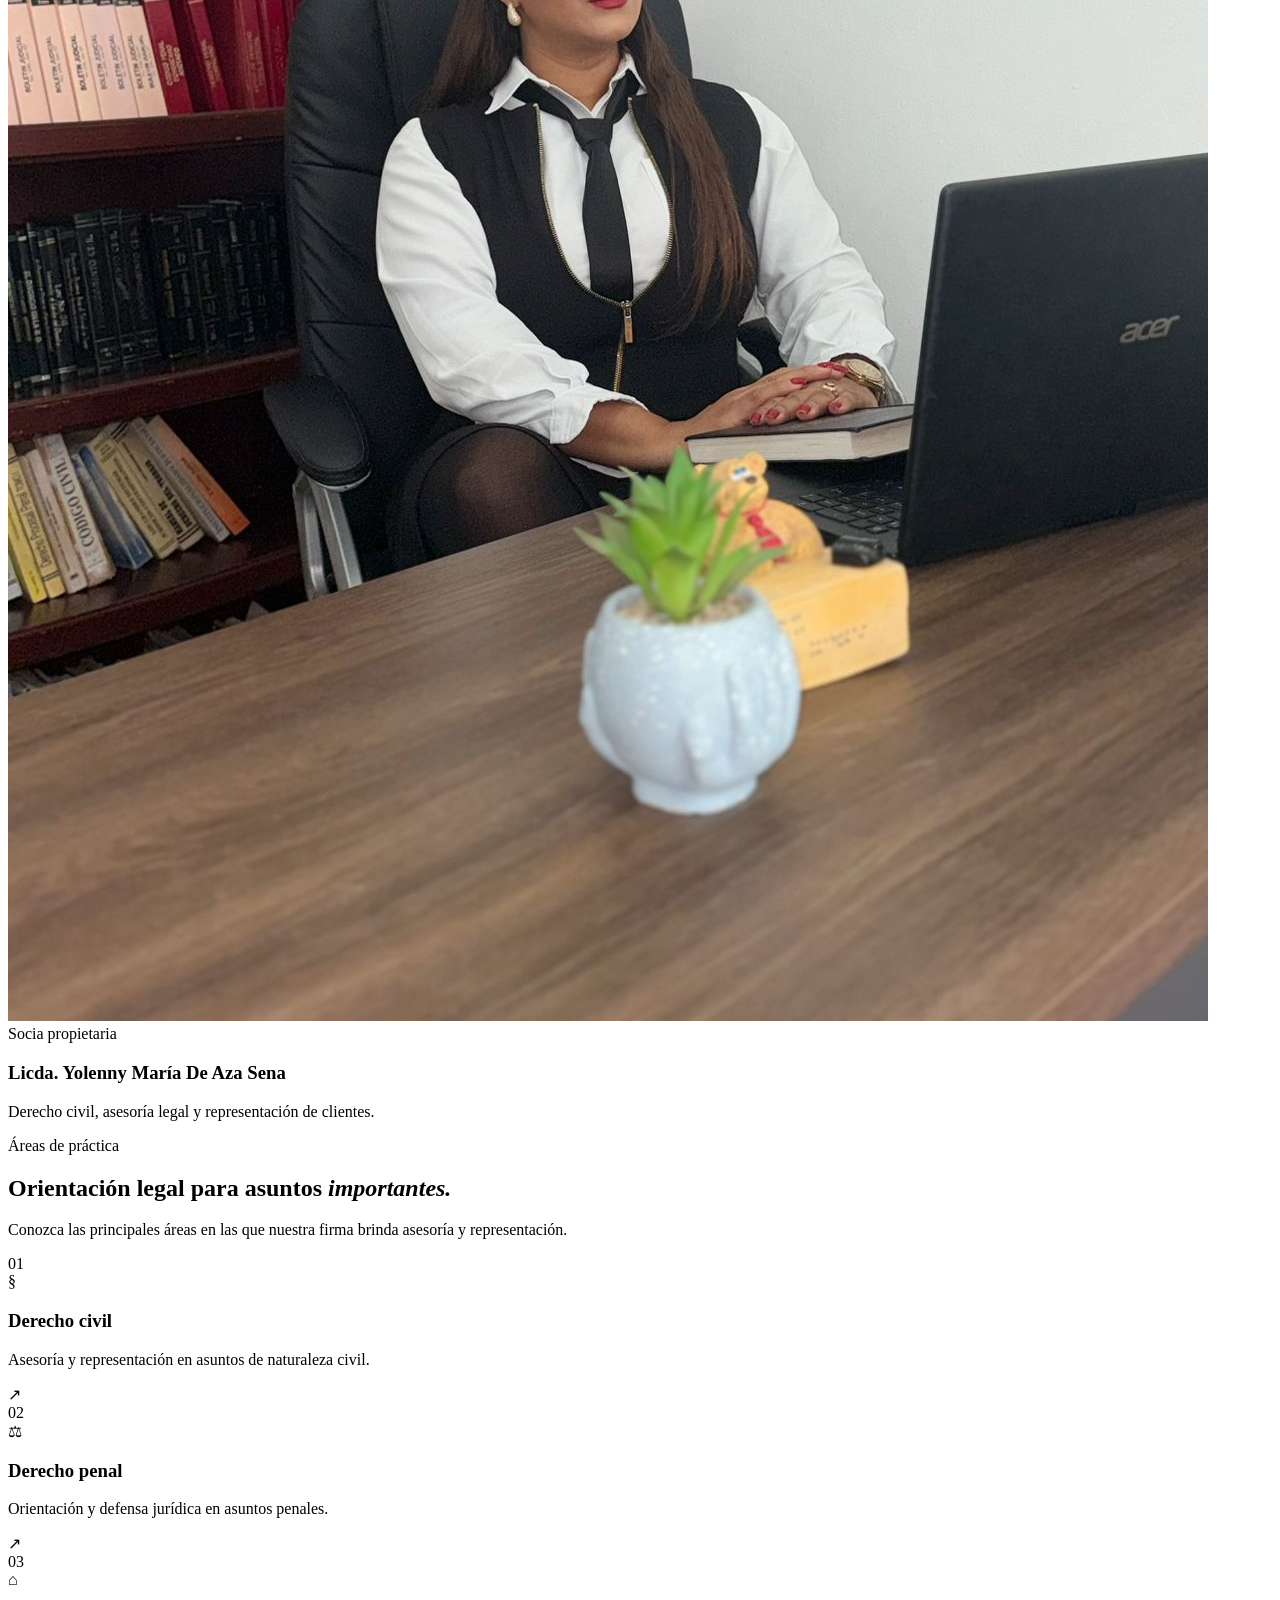
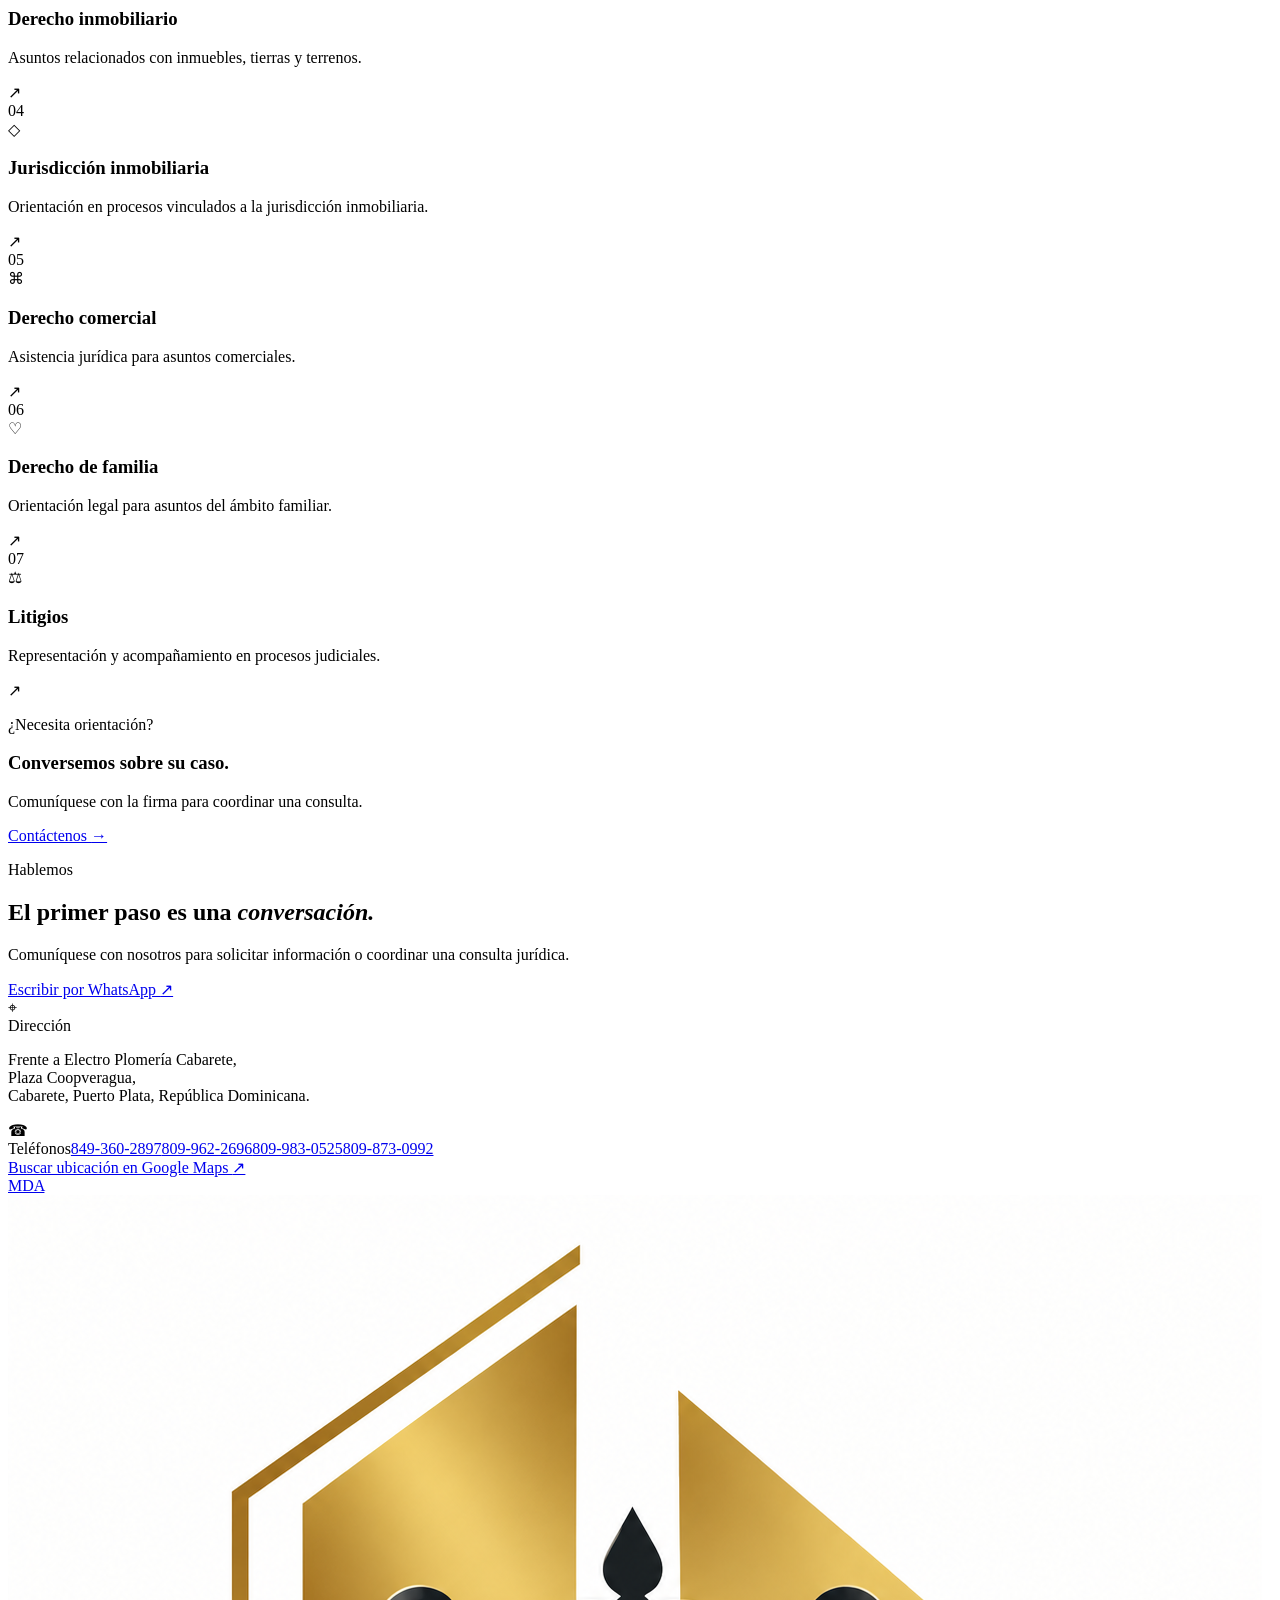
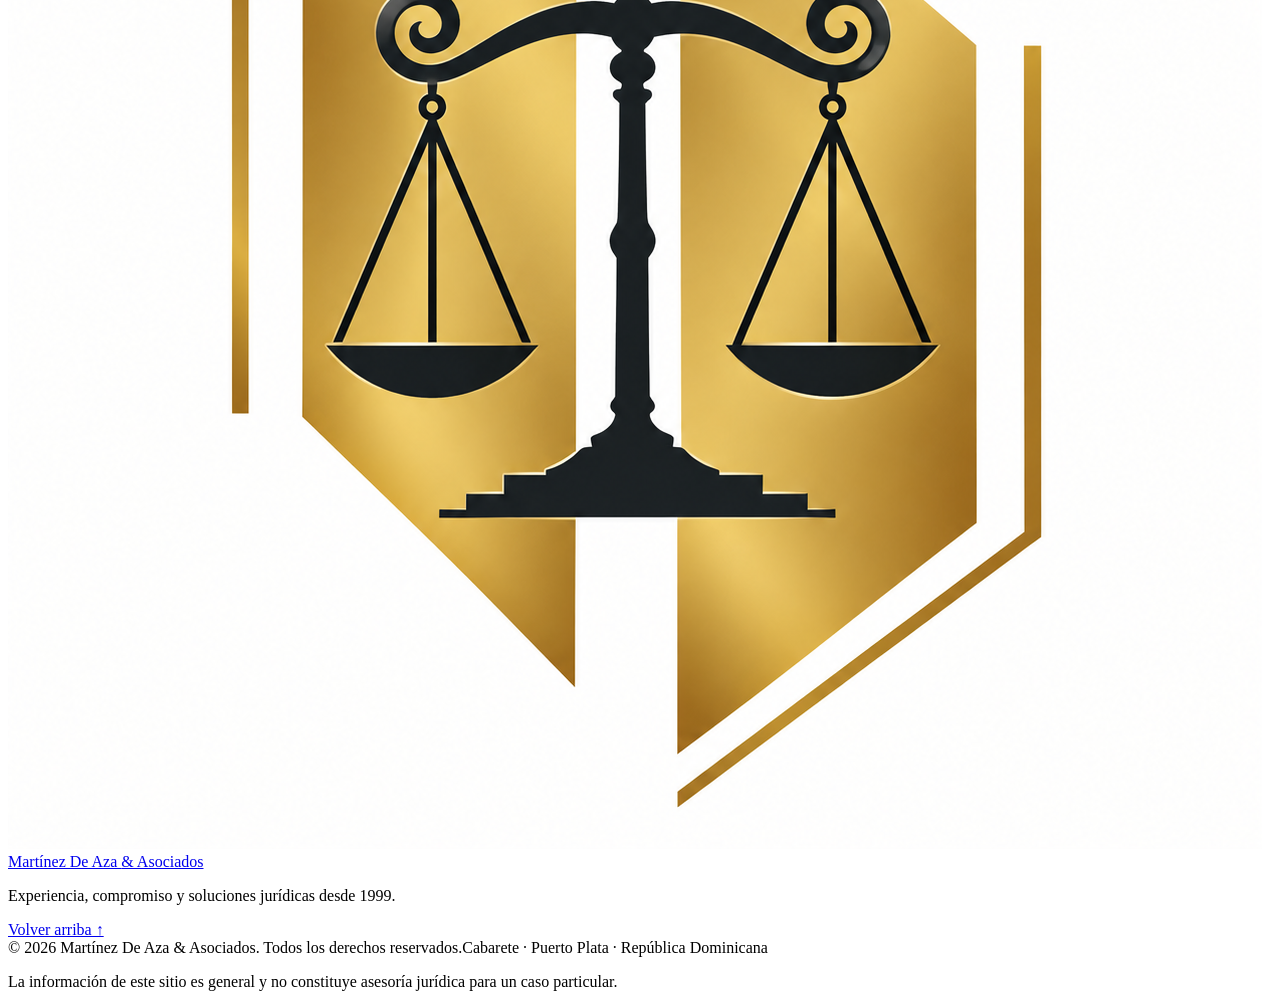
==== commit 348a2fa1: "Add files via upload" ====
--- a/index.html
+++ b/index.html
@@ -1,246 +1,206 @@
 <!DOCTYPE html>
 <html lang="es">
-
 <head>
-    <meta charset="UTF-8">
-    <meta name="viewport" content="width=device-width, initial-scale=1.0">
-    <title>Martínez De Aza & Asociados</title>
-
-    <meta name="description"
-        content="Martínez De Aza & Asociados. Firma de abogados en Cabarete, Puerto Plata.">
-
-    style.css
+  <meta charset="UTF-8">
+  <meta name="viewport" content="width=device-width, initial-scale=1.0">
+  <meta name="theme-color" content="#142b45">
+  <meta name="description" content="Martínez De Aza & Asociados. Firma de abogados en Cabarete, Puerto Plata, República Dominicana. Experiencia, compromiso y soluciones jurídicas desde 1999.">
+  <title>Martínez De Aza &amp; Asociados | Firma Jurídica</title>
+  <link rel="stylesheet" href="style.css">
+  <script src="script.js" defer></script>
 </head>
-
 <body>
-
-    <header>
-        <div class="navbar">
-
-            <div class="logo">
-                img/logo.png
-                <span>Martínez De Aza & Asociados</span>
-            </div>
-
-            <nav>
-                #inicioInicio</a>
-                #firmaLa Firma</a>
-                #equipoEquipo</a>
-                #serviciosServicios</a>
-                #contactoContacto</a>
-            </nav>
-
-        </div>
-    </header>
-
-    <section id="inicio" class="hero">
-
-        <div class="hero-content fade-up">
-
-            img/logo.png
-
-            <h1>Martínez De Aza & Asociados</h1>
-
-            <p>
-                Experiencia, compromiso y soluciones jurídicas desde 1999.
-            </p>
-
-            #contacto
-                Solicitar Consulta
-            </a>
-
-        </div>
-
-    </section>
-
-    <section id="firma">
-
-        <div class="fade-up">
-
-            <h2>Nuestra Firma</h2>
-
-            <p>
-                Somos una firma jurídica establecida en Cabarete,
-                Puerto Plata, dedicada a brindar asesoría y
-                representación legal con profesionalismo, ética
-                y compromiso.
-            </p>
-
-            <p>
-                Durante más de 25 años hemos acompañado a personas,
-                familias y empresas en la defensa de sus derechos e
-                intereses, ofreciendo soluciones jurídicas confiables.
-            </p>
-
-        </div>
-
-    </section>
-
-    <section id="valores">
-
-        <div class="fade-up">
-
-            <h2>Misión</h2>
-
-            <p>
-                Brindar asesoría y representación legal con altos estándares
-                de profesionalismo, ética y responsabilidad.
-            </p>
-
-            <h2>Visión</h2>
-
-            <p>
-                Consolidarnos como una firma jurídica de referencia en la
-                República Dominicana.
-            </p>
-
-            <h2>Valores</h2>
-
-            <p>
-                Ética Profesional • Compromiso • Responsabilidad •
-                Transparencia • Excelencia • Confidencialidad
-            </p>
-
-        </div>
-
-    </section>
-
-    <section id="equipo">
-
-        <h2 class="fade-up">Equipo Jurídico</h2>
-
-        <div class="equipo-grid">
-
-            <div class="card-equipo fade-up">
-
-                img/rafael.jpg
-
-                <div class="card-content">
-
-                    <h3>Lic. Rafael A. Martínez Candelario</h3>
-
-                    <p class="cargo">Socio Propietario</p>
-
-                    <p>
-                        Especialista en Derecho Inmobiliario,
-                        Tierras, Terrenos y Jurisdicción Inmobiliaria.
-                    </p>
-
-                </div>
-
-            </div>
-
-            <div class="card-equipo fade-up">
-
-                img/jesus.jpg
-
-                <div class="card-content">
-
-                    <h3>Lic. Jesús M. De Aza Alvarado</h3>
-
-                    <p class="cargo">Socio Propietario</p>
-
-                    <p>
-                        Especialista en Derecho Civil,
-                        representación judicial y solución de conflictos.
-                    </p>
-
-                </div>
-
-            </div>
-
-            <div class="card-equipo fade-up">
-
-                img/jose.jpg
-
-                <div class="card-content">
-
-                    <h3>Lic. José Morales Martínez</h3>
-
-                    <p class="cargo">Socio Propietario</p>
-
-                    <p>
-                        Especialista en Derecho Penal,
-                        litigación y defensa jurídica.
-                    </p>
-
-                </div>
-
-            </div>
-
-            <div class="card-equipo fade-up">
-
-                img/yolenny.jpg
-
-                <div class="card-content">
-
-                    <h3>Licda. Yolenny María De Aza Sena</h3>
-
-                    <p class="cargo">Socia Propietaria</p>
-
-                    <p>
-                        Especialista en Derecho Civil,
-                        asesoría legal y representación de clientes.
-                    </p>
-
-                </div>
-
-            </div>
-
-        </div>
-
-    </section>
-
-    <section id="servicios">
-
-        <h2 class="fade-up">Áreas de Práctica</h2>
-
-        <ul class="fade-up">
-
-            <li>Derecho Civil</li>
-            <li>Derecho Penal</li>
-            <li>Derecho Comercial</li>
-            <li>Derecho de Familia</li>
-            <li>Derecho Inmobiliario</li>
-            <li>Tierras y Terrenos</li>
-            <li>Jurisdicción Inmobiliaria</li>
-            <li>Litigios</li>
-
-        </ul>
-
-    </section>
-
-    <section id="contacto">
-
-        <div class="fade-up">
-
-            <h2>Contacto</h2>
-
-            <p>
-                Frente a Electro Plomería Cabarete,
-                Plaza Coopveragua,
-                Cabarete, Puerto Plata.
-            </p>
-
-            <p>📞 849-360-2897</p>
-            <p>📞 809-962-2696</p>
-            <p>📞 809-983-0525</p>
-            <p>📞 809-873-0992</p>
-
-        </div>
-
-    </section>
-
-    <footer>
-
-        <p>
-            © 2026 Martínez De Aza & Asociados.
-        </p>
-
-    </footer>
-
-    script.jsscript>
-
+  <a class="skip-link" href="#contenido">Saltar al contenido</a>
+
+  <header class="site-header" id="inicio">
+    <div class="container nav-wrap">
+      <a class="brand" href="#inicio" aria-label="Martínez De Aza & Asociados, inicio">
+        <span class="brand-mark" aria-hidden="true">MDA</span>
+        <img class="brand-image" src="img/logo.png" alt="Logo de Martínez De Aza & Asociados">
+        <span class="brand-name">Martínez De Aza <span>&amp; Asociados</span></span>
+      </a>
+
+      <button class="menu-toggle" type="button" aria-label="Abrir menú" aria-controls="site-nav" aria-expanded="false">
+        <span></span><span></span><span></span>
+      </button>
+
+      <nav class="site-nav" id="site-nav" aria-label="Navegación principal">
+        <a href="#inicio">Inicio</a>
+        <a href="#firma">La firma</a>
+        <a href="#equipo">Equipo</a>
+        <a href="#servicios">Servicios</a>
+        <a href="#contacto">Contacto</a>
+        <a class="nav-cta" href="https://wa.me/18493602897?text=Hola%2C%20deseo%20solicitar%20una%20consulta%20jur%C3%ADdica." target="_blank" rel="noopener noreferrer">Solicitar consulta <span aria-hidden="true">↗</span></a>
+      </nav>
+    </div>
+  </header>
+
+  <main id="contenido">
+    <section class="hero" aria-labelledby="hero-title">
+      <div class="hero-pattern" aria-hidden="true"></div>
+      <div class="container hero-grid">
+        <div class="hero-copy reveal">
+          <p class="eyebrow"><span></span> Firma jurídica · Cabarete, Puerto Plata</p>
+          <h1 id="hero-title">Soluciones jurídicas con <em>experiencia</em> y compromiso.</h1>
+          <p class="hero-lead">Acompañamiento legal responsable para proteger sus derechos, atender sus necesidades y orientar sus decisiones.</p>
+          <div class="hero-actions">
+            <a class="button button-gold" href="https://wa.me/18493602897?text=Hola%2C%20deseo%20solicitar%20una%20consulta%20jur%C3%ADdica." target="_blank" rel="noopener noreferrer">Solicitar una consulta <span aria-hidden="true">↗</span></a>
+            <a class="text-link" href="#firma">Conozca nuestra firma <span aria-hidden="true">↓</span></a>
+          </div>
+          <div class="hero-proof">
+            <div class="proof-number">1999</div>
+            <p>Experiencia y dedicación<br>al servicio de nuestros clientes</p>
+          </div>
+        </div>
+
+        <div class="hero-art reveal" aria-label="Ilustración decorativa de columnas clásicas y balanza de la justicia">
+          <div class="art-orbit art-orbit-one"></div>
+          <div class="art-orbit art-orbit-two"></div>
+          <div class="art-card">
+            <div class="art-topline"><span>EST.</span><span>1999</span></div>
+            <svg class="justice-art" viewBox="0 0 460 450" role="img" aria-label="Ilustración de una balanza de la justicia frente a columnas clásicas">
+              <defs>
+                <linearGradient id="goldLine" x1="0" y1="0" x2="1" y2="1"><stop offset="0" stop-color="#dfc99a"/><stop offset="1" stop-color="#9e7f4c"/></linearGradient>
+                <linearGradient id="pillarShade" x1="0" y1="0" x2="1" y2="0"><stop offset="0" stop-color="#ebe3d5"/><stop offset=".5" stop-color="#fffdf8"/><stop offset="1" stop-color="#d6c7af"/></linearGradient>
+              </defs>
+              <circle cx="230" cy="215" r="166" fill="none" stroke="#d7c7a9" stroke-width="1" stroke-dasharray="3 9"/>
+              <path d="M77 350H383M95 365H365M115 381H345" fill="none" stroke="url(#goldLine)" stroke-width="3" stroke-linecap="round"/>
+              <g fill="url(#pillarShade)" stroke="#c9b895" stroke-width="1.5">
+                <path d="M91 348V204h37v144zM145 348V204h37v144zM199 348V204h37v144zM253 348V204h37v144zM307 348V204h37v144z"/>
+                <path d="M81 199h57v-12H81zM135 199h57v-12h-57zM189 199h57v-12h-57zM243 199h57v-12h-57zM297 199h57v-12h-57z"/>
+                <path d="M72 184h301v-18H72zM62 161h321v-11H62zM53 145h339v-10H53z"/>
+                <path d="M84 204h49v-6H84zM138 204h49v-6h-49zM192 204h49v-6h-49zM246 204h49v-6h-49zM300 204h49v-6h-49z"/>
+              </g>
+              <g fill="none" stroke="url(#goldLine)" stroke-linecap="round" stroke-linejoin="round">
+                <path stroke-width="4" d="M230 70v178M183 99h94M230 70l-9 13m9-13 9 13"/>
+                <path stroke-width="3" d="M185 99l-44 74m44-74 44 74M275 99l-44 74m44-74 44 74"/>
+                <path stroke-width="3" d="M123 171q18 35 62 0M215 171q18 35 62 0M297 171q18 35 62 0" transform="translate(-18 0)"/>
+                <path stroke-width="4" d="M164 184q20 13 41 0M255 184q20 13 41 0"/>
+                <path stroke-width="3" d="M230 248l-24 24h48zM194 282h72M209 298h42"/>
+              </g>
+              <g fill="#b89b62"><circle cx="230" cy="70" r="5"/><circle cx="183" cy="99" r="4"/><circle cx="277" cy="99" r="4"/></g>
+            </svg>
+            <div class="art-caption"><span>Ética</span><span class="caption-line"></span><span>Responsabilidad</span></div>
+          </div>
+          <div class="floating-seal" aria-hidden="true"><span>MD</span><small>&amp; ASOCIADOS</small></div>
+        </div>
+      </div>
+      <a class="scroll-cue" href="#firma" aria-label="Desplazarse a la sección La firma"><span></span> Descubra nuestra firma</a>
+    </section>
+
+    <section class="section about-section" id="firma">
+      <div class="container about-grid">
+        <div class="section-intro reveal">
+          <p class="eyebrow eyebrow-dark"><span></span> Nuestra firma</p>
+          <h2>La confianza se construye con <em>principios.</em></h2>
+          <div class="gold-rule"></div>
+        </div>
+        <div class="about-copy reveal">
+          <p class="large-copy">Somos una firma jurídica establecida en Cabarete, Puerto Plata, dedicada a brindar asesoría y representación legal con profesionalismo, ética y compromiso.</p>
+          <p>Desde 1999, acompañamos a personas, familias y empresas en la atención de sus asuntos legales, procurando ofrecer orientación clara y soluciones jurídicas responsables.</p>
+          <a class="underlined-link" href="#equipo">Conozca a nuestro equipo <span aria-hidden="true">→</span></a>
+        </div>
+      </div>
+      <div class="container values-strip reveal">
+        <div class="value-item"><span class="value-icon" aria-hidden="true">01</span><div><h3>Ética profesional</h3><p>Actuamos con integridad y responsabilidad.</p></div></div>
+        <div class="value-item"><span class="value-icon" aria-hidden="true">02</span><div><h3>Compromiso</h3><p>Atención dedicada a cada asunto legal.</p></div></div>
+        <div class="value-item"><span class="value-icon" aria-hidden="true">03</span><div><h3>Confidencialidad</h3><p>Respeto por la información de nuestros clientes.</p></div></div>
+      </div>
+    </section>
+
+    <section class="mission-section section-dark">
+      <div class="container mission-grid">
+        <article class="mission-card reveal">
+          <span class="section-number">01 / MISIÓN</span>
+          <h2>Servir con responsabilidad.</h2>
+          <p>Brindar asesoría y representación legal con altos estándares de profesionalismo, ética y responsabilidad.</p>
+        </article>
+        <article class="mission-card mission-card-featured reveal">
+          <span class="section-number">02 / VISIÓN</span>
+          <h2>Ser una firma de referencia.</h2>
+          <p>Consolidarnos como una firma jurídica de referencia en la República Dominicana.</p>
+          <span class="mission-decoration" aria-hidden="true">MDA</span>
+        </article>
+      </div>
+    </section>
+
+    <section class="section team-section" id="equipo">
+      <div class="container">
+        <div class="section-heading reveal">
+          <div><p class="eyebrow eyebrow-dark"><span></span> Nuestro equipo</p><h2>Profesionales a su <em>servicio.</em></h2></div>
+          <p>Un equipo jurídico con áreas de práctica diversas y una visión basada en la ética y el compromiso.</p>
+        </div>
+
+        <div class="team-grid">
+          <article class="team-card reveal">
+            <div class="portrait"><div class="portrait-fallback" aria-hidden="true">RM</div><img src="img/rafael.jpg" alt="Fotografía del Lic. Rafael A. Martínez Candelario" loading="lazy"></div>
+            <div class="team-info"><span class="team-role">Socio propietario</span><h3>Lic. Rafael A. Martínez Candelario</h3><p>Derecho inmobiliario, tierras, terrenos y jurisdicción inmobiliaria.</p></div>
+          </article>
+          <article class="team-card reveal">
+            <div class="portrait"><div class="portrait-fallback" aria-hidden="true">JD</div><img src="img/jesus.jpg" alt="Fotografía del Lic. Jesús M. De Aza Alvarado" loading="lazy"></div>
+            <div class="team-info"><span class="team-role">Socio propietario</span><h3>Lic. Jesús M. De Aza Alvarado</h3><p>Derecho civil, representación judicial y solución de conflictos.</p></div>
+          </article>
+          <article class="team-card reveal">
+            <div class="portrait"><div class="portrait-fallback" aria-hidden="true">JM</div><img src="img/jose.jpg" alt="Fotografía del Lic. José Morales Martínez" loading="lazy"></div>
+            <div class="team-info"><span class="team-role">Socio propietario</span><h3>Lic. José Morales Martínez</h3><p>Derecho penal, litigación y defensa jurídica.</p></div>
+          </article>
+          <article class="team-card reveal">
+            <div class="portrait"><div class="portrait-fallback" aria-hidden="true">YA</div><img src="img/yolenny.jpg" alt="Fotografía de la Licda. Yolenny María De Aza Sena" loading="lazy"></div>
+            <div class="team-info"><span class="team-role">Socia propietaria</span><h3>Licda. Yolenny María De Aza Sena</h3><p>Derecho civil, asesoría legal y representación de clientes.</p></div>
+          </article>
+        </div>
+      </div>
+    </section>
+
+    <section class="practice-section section" id="servicios">
+      <div class="container">
+        <div class="section-heading reveal">
+          <div><p class="eyebrow"><span></span> Áreas de práctica</p><h2>Orientación legal para asuntos <em>importantes.</em></h2></div>
+          <p>Conozca las principales áreas en las que nuestra firma brinda asesoría y representación.</p>
+        </div>
+        <div class="practice-grid">
+          <article class="practice-card reveal"><span class="practice-num">01</span><div class="practice-symbol" aria-hidden="true">§</div><h3>Derecho civil</h3><p>Asesoría y representación en asuntos de naturaleza civil.</p><span class="practice-arrow" aria-hidden="true">↗</span></article>
+          <article class="practice-card reveal"><span class="practice-num">02</span><div class="practice-symbol" aria-hidden="true">⚖</div><h3>Derecho penal</h3><p>Orientación y defensa jurídica en asuntos penales.</p><span class="practice-arrow" aria-hidden="true">↗</span></article>
+          <article class="practice-card reveal"><span class="practice-num">03</span><div class="practice-symbol" aria-hidden="true">⌂</div><h3>Derecho inmobiliario</h3><p>Asuntos relacionados con inmuebles, tierras y terrenos.</p><span class="practice-arrow" aria-hidden="true">↗</span></article>
+          <article class="practice-card reveal"><span class="practice-num">04</span><div class="practice-symbol" aria-hidden="true">◇</div><h3>Jurisdicción inmobiliaria</h3><p>Orientación en procesos vinculados a la jurisdicción inmobiliaria.</p><span class="practice-arrow" aria-hidden="true">↗</span></article>
+          <article class="practice-card reveal"><span class="practice-num">05</span><div class="practice-symbol" aria-hidden="true">⌘</div><h3>Derecho comercial</h3><p>Asistencia jurídica para asuntos comerciales.</p><span class="practice-arrow" aria-hidden="true">↗</span></article>
+          <article class="practice-card reveal"><span class="practice-num">06</span><div class="practice-symbol" aria-hidden="true">♡</div><h3>Derecho de familia</h3><p>Orientación legal para asuntos del ámbito familiar.</p><span class="practice-arrow" aria-hidden="true">↗</span></article>
+          <article class="practice-card reveal"><span class="practice-num">07</span><div class="practice-symbol" aria-hidden="true">⚖</div><h3>Litigios</h3><p>Representación y acompañamiento en procesos judiciales.</p><span class="practice-arrow" aria-hidden="true">↗</span></article>
+          <article class="practice-card practice-card-contact reveal"><p class="eyebrow"><span></span> ¿Necesita orientación?</p><h3>Conversemos sobre su caso.</h3><p>Comuníquese con la firma para coordinar una consulta.</p><a href="https://wa.me/18493602897?text=Hola%2C%20deseo%20solicitar%20una%20consulta%20jur%C3%ADdica." target="_blank" rel="noopener noreferrer" class="underlined-link">Contáctenos <span aria-hidden="true">→</span></a></article>
+        </div>
+      </div>
+    </section>
+
+    <section class="contact-section" id="contacto">
+      <div class="contact-backdrop" aria-hidden="true"></div>
+      <div class="container contact-grid">
+        <div class="contact-copy reveal">
+          <p class="eyebrow"><span></span> Hablemos</p>
+          <h2>El primer paso es una <em>conversación.</em></h2>
+          <p>Comuníquese con nosotros para solicitar información o coordinar una consulta jurídica.</p>
+          <a class="button button-gold" href="https://wa.me/18493602897?text=Hola%2C%20deseo%20solicitar%20una%20consulta%20jur%C3%ADdica." target="_blank" rel="noopener noreferrer">Escribir por WhatsApp <span aria-hidden="true">↗</span></a>
+        </div>
+        <div class="contact-panel reveal">
+          <div class="contact-detail"><span class="detail-icon" aria-hidden="true">⌖</span><div><span class="detail-label">Dirección</span><p>Frente a Electro Plomería Cabarete,<br>Plaza Coopveragua,<br>Cabarete, Puerto Plata, República Dominicana.</p></div></div>
+          <div class="contact-detail"><span class="detail-icon" aria-hidden="true">☎</span><div><span class="detail-label">Teléfonos</span><a href="tel:+18493602897">849-360-2897</a><a href="tel:+18099622696">809-962-2696</a><a href="tel:+18099830525">809-983-0525</a><a href="tel:+18098730992">809-873-0992</a></div></div>
+          <a class="map-link" href="https://www.google.com/maps/search/?api=1&query=Plaza+Coopveragua+Cabarete+Puerto+Plata+Republica+Dominicana" target="_blank" rel="noopener noreferrer">Buscar ubicación en Google Maps <span aria-hidden="true">↗</span></a>
+        </div>
+      </div>
+    </section>
+  </main>
+
+  <footer class="site-footer">
+    <div class="container footer-main">
+      <a class="brand brand-footer" href="#inicio" aria-label="Volver al inicio">
+        <span class="brand-mark" aria-hidden="true">MDA</span>
+        <img class="brand-image" src="img/logo.png" alt="" aria-hidden="true">
+        <span class="brand-name">Martínez De Aza <span>&amp; Asociados</span></span>
+      </a>
+      <p>Experiencia, compromiso y soluciones jurídicas desde 1999.</p>
+      <a href="#inicio" class="back-top">Volver arriba ↑</a>
+    </div>
+    <div class="container footer-bottom"><span>© <span id="current-year">2026</span> Martínez De Aza &amp; Asociados. Todos los derechos reservados.</span><span>Cabarete · Puerto Plata · República Dominicana</span></div>
+    <p class="legal-note">La información de este sitio es general y no constituye asesoría jurídica para un caso particular.</p>
+  </footer>
 </body>
-
 </html>
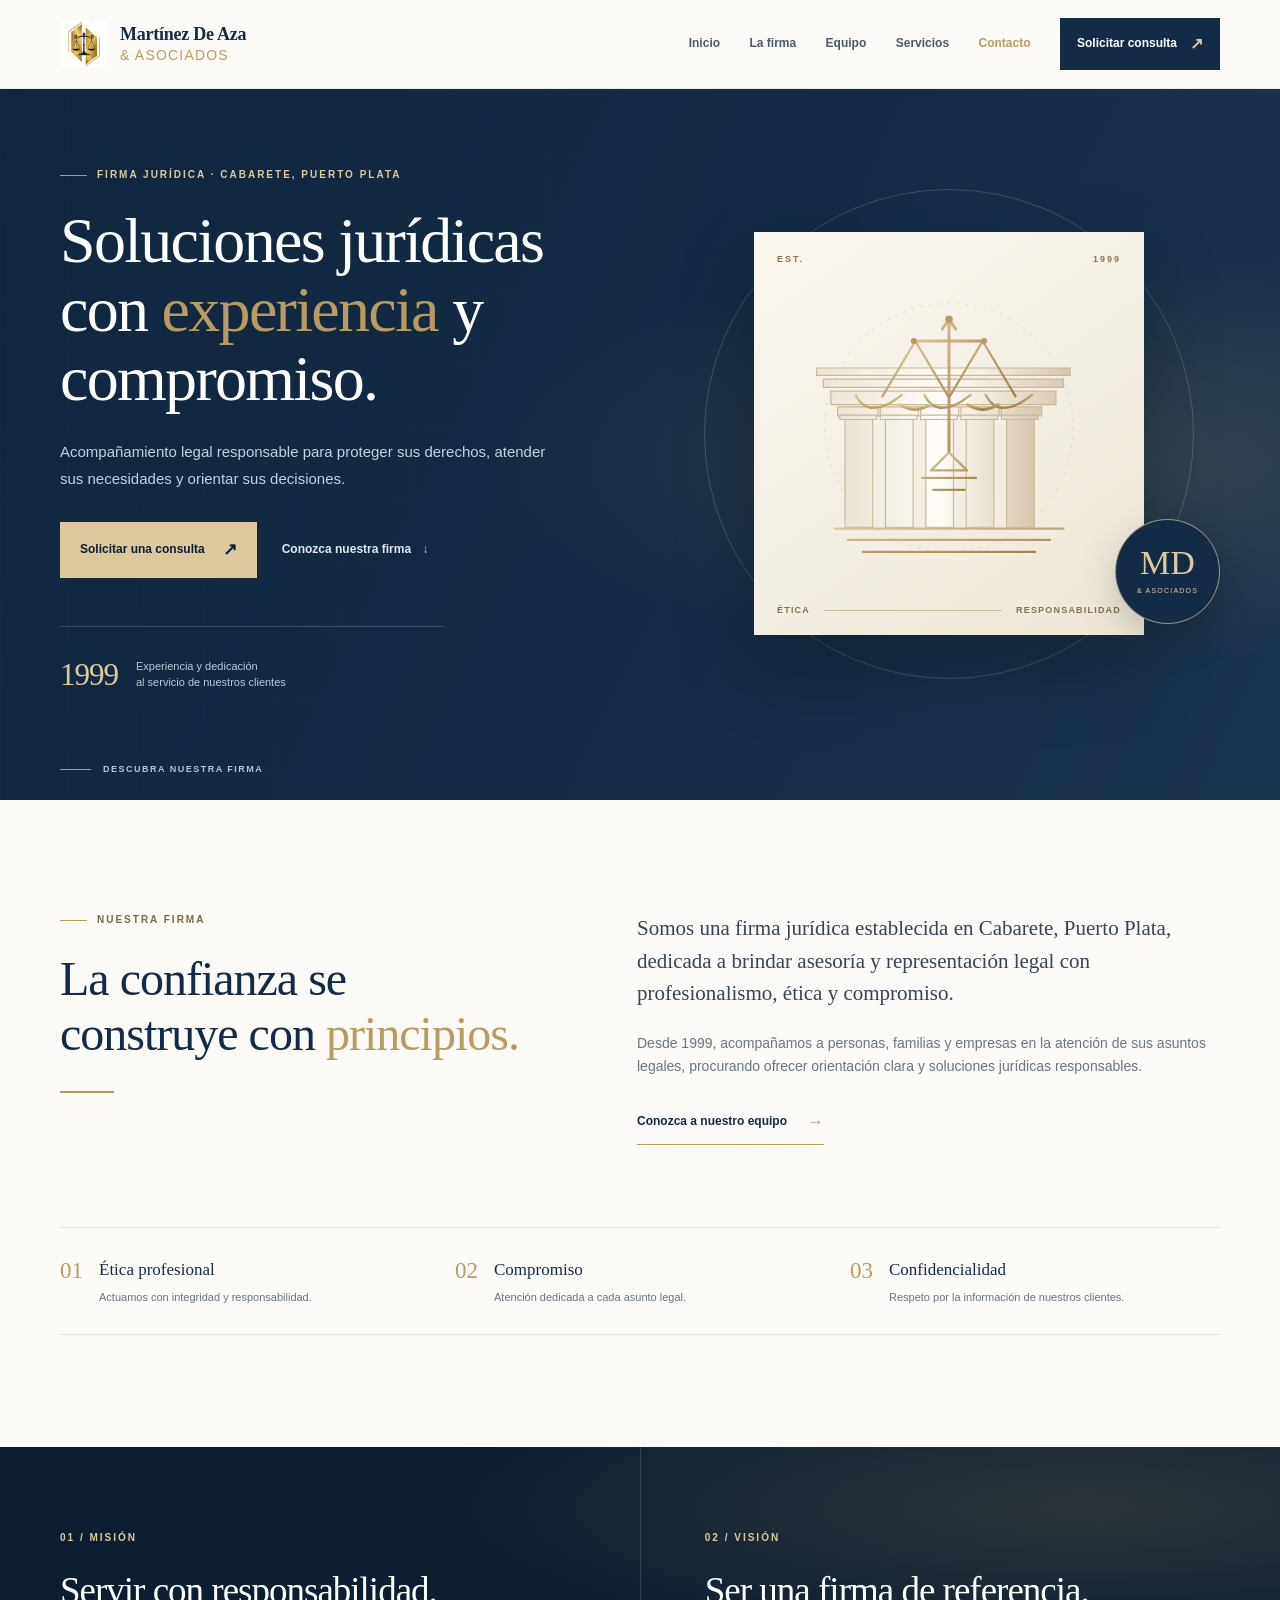
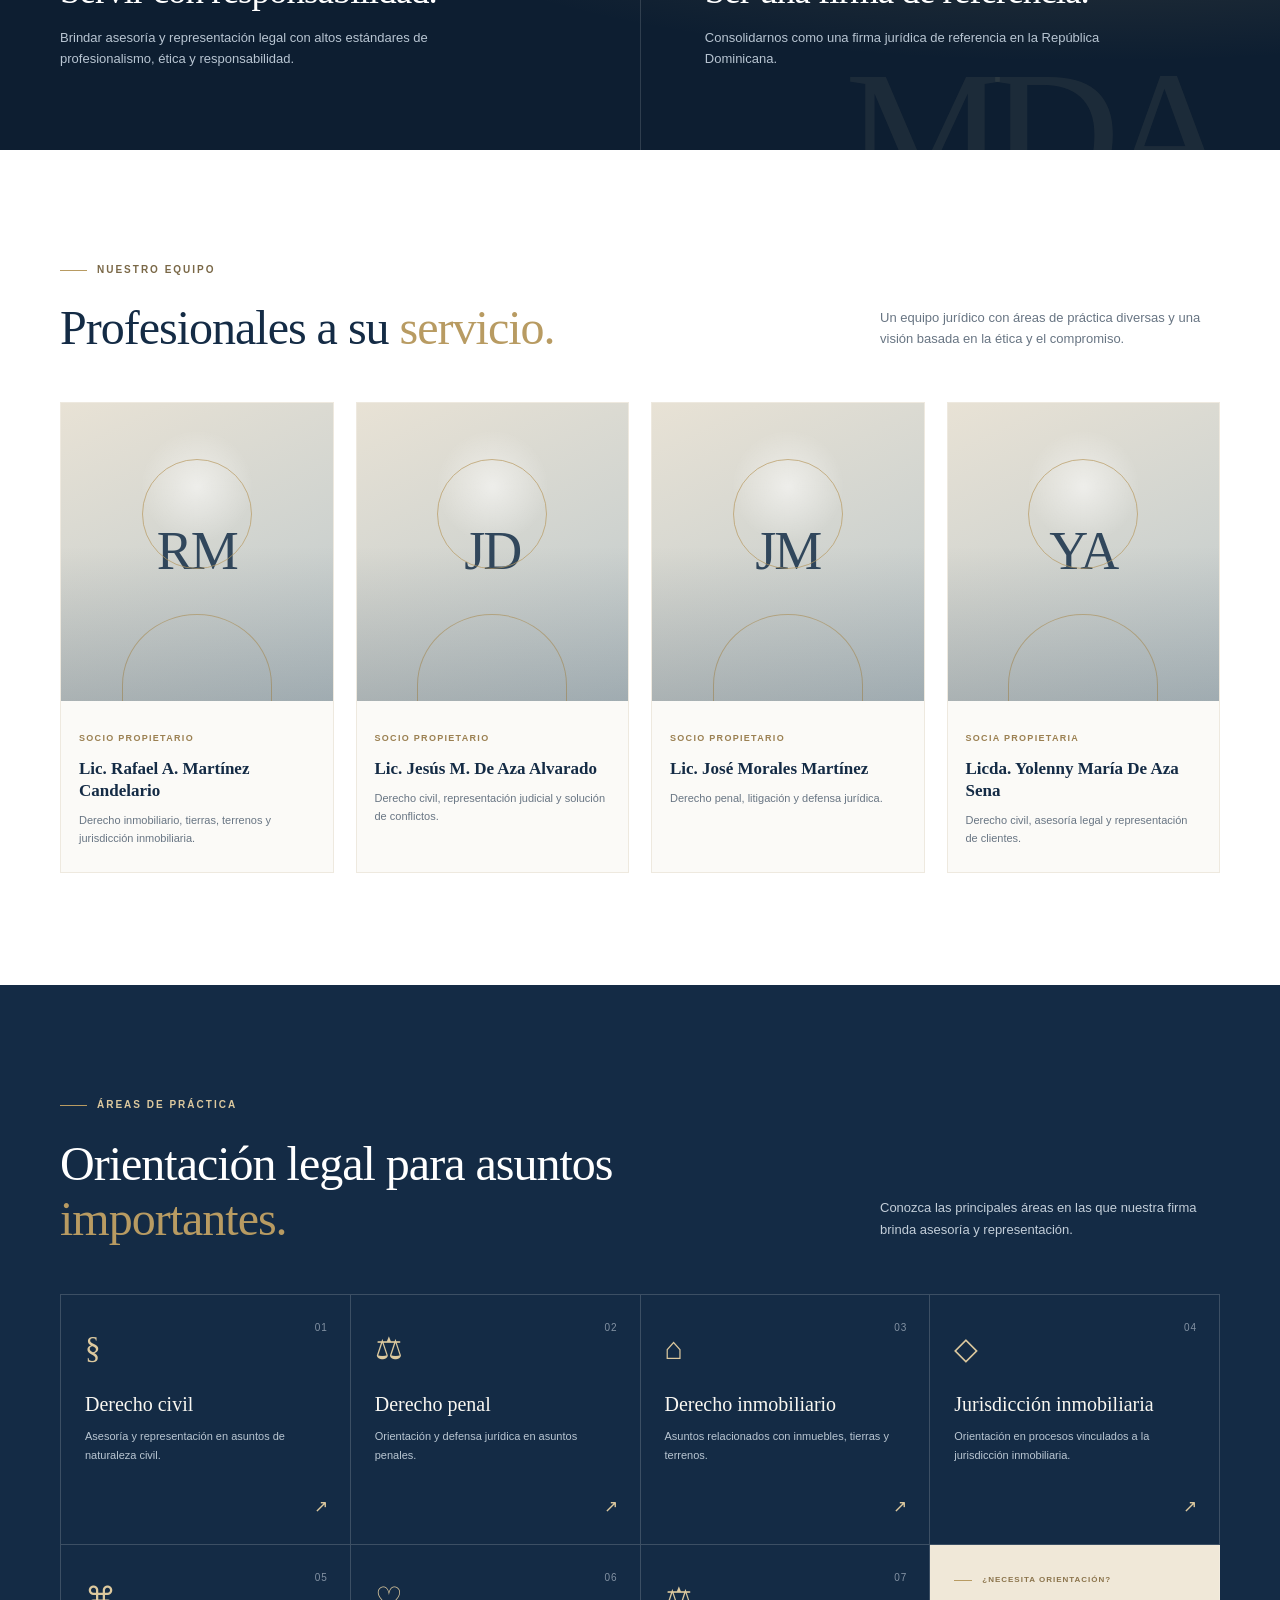
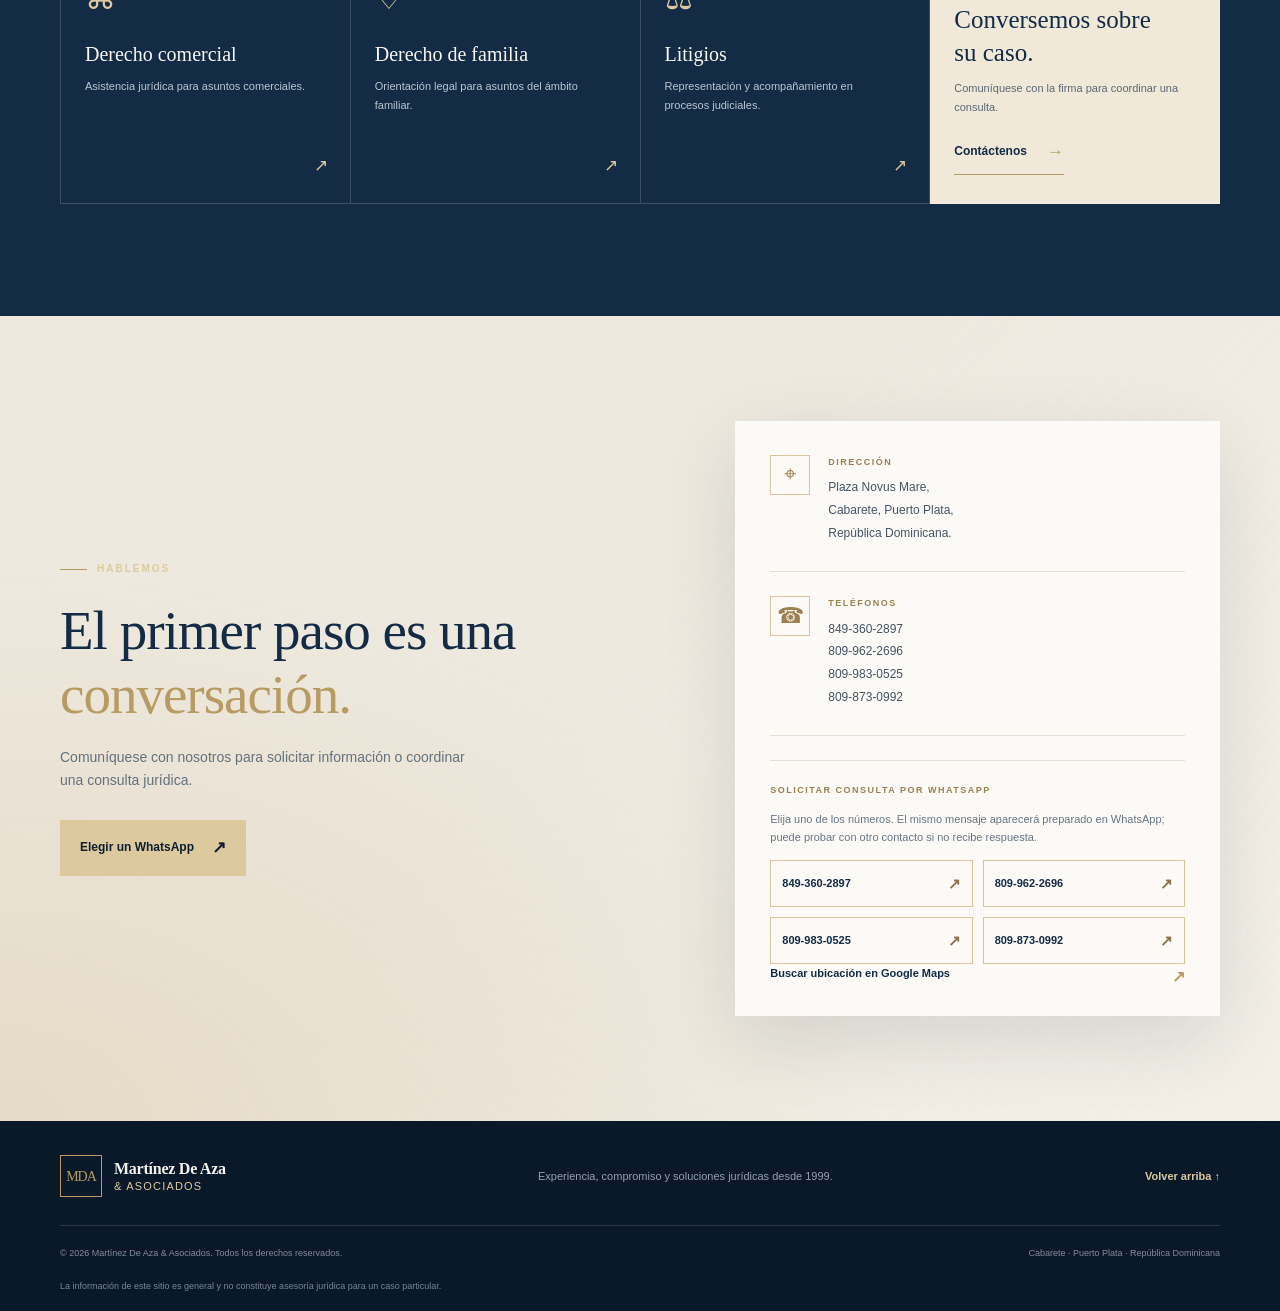
==== commit a799bf9c: "Rename martinez_de_aza_asociados_corregido.html to index.html" ====
--- a/index.html
+++ b/index.html
@@ -6,8 +6,312 @@
   <meta name="theme-color" content="#142b45">
   <meta name="description" content="Martínez De Aza & Asociados. Firma de abogados en Cabarete, Puerto Plata, República Dominicana. Experiencia, compromiso y soluciones jurídicas desde 1999.">
   <title>Martínez De Aza &amp; Asociados | Firma Jurídica</title>
-  <link rel="stylesheet" href="style.css">
-  <script src="script.js" defer></script>
+  <style>
+:root {
+  --navy: #142b45;
+  --navy-deep: #0d1e31;
+  --navy-soft: #233c57;
+  --gold: #b89b62;
+  --gold-light: #ddc99e;
+  --cream: #f5f2eb;
+  --paper: #fbfaf7;
+  --ink: #1b2937;
+  --muted: #687583;
+  --line: #e5e0d6;
+  --white: #ffffff;
+  --shadow: 0 24px 70px rgba(14, 30, 47, .12);
+  --sans: "Aptos", "Segoe UI", Arial, sans-serif;
+  --serif: Georgia, "Times New Roman", serif;
+}
+
+* { box-sizing: border-box; }
+html { scroll-behavior: smooth; scroll-padding-top: 92px; }
+body { margin: 0; color: var(--ink); background: var(--paper); font-family: var(--sans); line-height: 1.65; -webkit-font-smoothing: antialiased; }
+body.menu-open { overflow: hidden; }
+a { color: inherit; text-decoration: none; }
+button, a { -webkit-tap-highlight-color: transparent; }
+button { font: inherit; }
+img { max-width: 100%; }
+.container { width: min(1160px, calc(100% - 48px)); margin: 0 auto; }
+.section { padding: 112px 0; }
+.skip-link { position: fixed; top: 10px; left: 10px; z-index: 1000; padding: 10px 14px; transform: translateY(-150%); background: var(--white); color: var(--navy); border-radius: 4px; }
+.skip-link:focus { transform: translateY(0); }
+
+.site-header { position: sticky; z-index: 100; top: 0; background: rgba(251, 250, 247, .95); border-bottom: 1px solid rgba(20, 43, 69, .08); backdrop-filter: blur(18px); }
+.nav-wrap { min-height: 88px; display: flex; justify-content: space-between; align-items: center; gap: 34px; }
+.brand { display: inline-flex; align-items: center; min-width: 250px; gap: 12px; position: relative; }
+.brand-mark { width: 48px; height: 48px; flex: 0 0 48px; display: grid; place-items: center; border: 1px solid var(--gold); color: var(--gold); font-family: var(--serif); font-size: 14px; letter-spacing: -1px; }
+.brand-image { display: none; width: 48px; height: 48px; object-fit: contain; position: absolute; left: 0; top: 0; background: var(--paper); }
+.brand.has-logo .brand-image { display: block; }
+.brand.has-logo .brand-mark { visibility: hidden; }
+.brand-name { display: flex; flex-direction: column; color: var(--navy); font-family: var(--serif); font-weight: 700; line-height: 1.08; letter-spacing: -.25px; font-size: 18px; }
+.brand-name span { color: var(--gold); font-size: 14px; letter-spacing: 1.2px; margin-top: 4px; font-family: var(--sans); font-weight: 500; text-transform: uppercase; }
+.site-nav { display: flex; align-items: center; gap: clamp(16px, 2.3vw, 30px); }
+.site-nav > a:not(.nav-cta) { font-size: 12px; font-weight: 650; color: #4b5968; transition: color .2s ease; }
+.site-nav > a:not(.nav-cta):hover, .site-nav > a.active { color: var(--gold); }
+.nav-cta { display: inline-flex; align-items: center; gap: 13px; color: var(--white); background: var(--navy); padding: 13px 17px; font-weight: 650; font-size: 12px; transition: background .2s ease, transform .2s ease; }
+.nav-cta:hover { background: var(--navy-soft); transform: translateY(-1px); }
+.nav-cta span { color: var(--gold-light); font-size: 16px; }
+.menu-toggle { display: none; width: 44px; height: 44px; border: 1px solid var(--line); background: transparent; padding: 11px; cursor: pointer; }
+.menu-toggle span { display: block; height: 2px; margin: 5px 0; background: var(--navy); transition: transform .2s ease, opacity .2s ease; }
+
+.hero { position: relative; isolation: isolate; overflow: hidden; background: var(--navy); color: var(--white); min-height: 680px; display: flex; align-items: center; }
+.hero::before { content: ""; position: absolute; inset: 0; z-index: -2; background: radial-gradient(ellipse at 85% 52%, rgba(184, 155, 98, .17), transparent 39%), linear-gradient(116deg, #11263e 0%, #142b45 55%, #1b344e 100%); }
+.hero-pattern { position: absolute; z-index: -1; inset: 0; opacity: .16; background-image: linear-gradient(rgba(255,255,255,.07) 1px, transparent 1px), linear-gradient(90deg, rgba(255,255,255,.07) 1px, transparent 1px); background-size: 68px 68px; mask-image: linear-gradient(90deg, #000, transparent 75%); }
+.hero-grid { display: grid; grid-template-columns: 1.02fr .98fr; align-items: center; gap: 54px; padding-top: 78px; padding-bottom: 100px; }
+.eyebrow { margin: 0 0 22px; color: var(--gold-light); display: flex; align-items: center; gap: 10px; text-transform: uppercase; letter-spacing: 2px; font-size: 10px; font-weight: 750; }
+.eyebrow > span { display: inline-block; width: 27px; height: 1px; background: var(--gold); }
+.eyebrow-dark { color: #7a6847; }
+.hero h1 { max-width: 660px; margin: 0; font-family: var(--serif); font-size: clamp(43px, 5vw, 66px); font-weight: 400; line-height: 1.08; letter-spacing: -1.7px; }
+.hero h1 em, h2 em { color: var(--gold); font-style: normal; }
+.hero-lead { max-width: 510px; margin: 25px 0 30px; color: #c6d0db; font-size: 15px; line-height: 1.8; }
+.hero-actions { display: flex; flex-wrap: wrap; align-items: center; gap: 25px; }
+.button { min-height: 52px; display: inline-flex; align-items: center; justify-content: center; gap: 18px; padding: 14px 20px; font-size: 12px; font-weight: 750; transition: transform .2s ease, background .2s ease; }
+.button:hover { transform: translateY(-2px); }
+.button-gold { color: var(--navy-deep); background: var(--gold-light); }
+.button-gold:hover { background: #ead8b0; }
+.button span { font-size: 17px; }
+.text-link { font-size: 12px; font-weight: 650; color: #e3e8ed; }
+.text-link span { margin-left: 8px; color: var(--gold-light); }
+.hero-proof { margin-top: 48px; display: flex; align-items: center; gap: 18px; padding-top: 22px; border-top: 1px solid rgba(255,255,255,.17); max-width: 385px; }
+.proof-number { color: var(--gold-light); font-family: var(--serif); font-size: 31px; letter-spacing: -1px; }
+.hero-proof p { margin: 0; font-size: 11px; line-height: 1.5; color: #bec9d4; }
+.hero-art { min-height: 470px; position: relative; display: grid; place-items: center; }
+.art-orbit { border: 1px solid rgba(221, 201, 158, .22); position: absolute; border-radius: 50%; }
+.art-orbit-one { width: 490px; max-width: 100%; aspect-ratio: 1; }
+.art-orbit-two { width: 390px; max-width: 88%; aspect-ratio: 1; border-style: dashed; }
+.art-card { position: relative; z-index: 1; width: min(390px, 88%); background: linear-gradient(145deg, #fbf8f1, #eee7d8); padding: 20px 23px 17px; box-shadow: 0 32px 70px rgba(0,0,0,.25); color: var(--navy); }
+.art-topline { display: flex; align-items: center; justify-content: space-between; color: #8a7550; font-size: 9px; font-weight: 800; letter-spacing: 2px; }
+.justice-art { display: block; width: 100%; margin: 0 auto; }
+.art-caption { display: flex; align-items: center; justify-content: space-between; gap: 14px; font-size: 9px; font-weight: 750; color: #837353; letter-spacing: 1.2px; text-transform: uppercase; }
+.caption-line { height: 1px; flex: 1; background: #cbbb9a; }
+.floating-seal { position: absolute; z-index: 2; width: 105px; height: 105px; display: flex; flex-direction: column; align-items: center; justify-content: center; border: 1px solid rgba(221,201,158,.65); border-radius: 50%; bottom: 45px; right: 0; background: var(--navy); color: var(--gold-light); box-shadow: 0 14px 40px rgba(0,0,0,.2); }
+.floating-seal span { font-family: var(--serif); font-size: 34px; line-height: 1; }
+.floating-seal small { font-size: 7px; letter-spacing: 1.2px; margin-top: 5px; }
+.scroll-cue { position: absolute; bottom: 23px; left: max(24px, calc((100% - 1160px) / 2)); display: flex; align-items: center; gap: 12px; color: #b7c2ce; text-transform: uppercase; font-weight: 700; font-size: 9px; letter-spacing: 1.5px; }
+.scroll-cue span { display: inline-block; width: 31px; height: 1px; background: var(--gold); }
+
+.about-section { background: var(--paper); }
+.about-grid { display: grid; grid-template-columns: .9fr 1.1fr; gap: 100px; align-items: start; }
+h2 { font-family: var(--serif); font-weight: 400; font-size: clamp(34px, 4vw, 48px); letter-spacing: -1px; line-height: 1.15; }
+.section-intro h2 { margin: 0; max-width: 460px; color: var(--navy); }
+.gold-rule { width: 54px; height: 2px; background: var(--gold); margin-top: 30px; }
+.about-copy p { color: var(--muted); font-size: 14px; margin: 0 0 22px; }
+.about-copy p.large-copy { color: #344557; font-family: var(--serif); font-size: 21px; line-height: 1.55; }
+.underlined-link { display: inline-flex; align-items: center; gap: 20px; color: var(--navy); font-size: 12px; font-weight: 750; padding-bottom: 8px; border-bottom: 1px solid var(--gold); margin-top: 8px; }
+.underlined-link span { color: var(--gold); font-size: 17px; transition: transform .2s ease; }
+.underlined-link:hover span { transform: translateX(4px); }
+.values-strip { display: grid; grid-template-columns: repeat(3, 1fr); gap: 25px; border-top: 1px solid var(--line); border-bottom: 1px solid var(--line); margin-top: 82px; padding: 28px 0; }
+.value-item { display: flex; gap: 16px; align-items: flex-start; }
+.value-icon { color: var(--gold); font-family: var(--serif); font-size: 23px; line-height: 1; padding-top: 3px; }
+.value-item h3 { margin: 0 0 4px; font-family: var(--serif); font-weight: 500; font-size: 17px; color: var(--navy); }
+.value-item p { margin: 0; font-size: 11px; color: var(--muted); }
+
+.section-dark { background: var(--navy-deep); color: var(--white); }
+.mission-section { padding: 0; position: relative; overflow: hidden; }
+.mission-section::before { content: ""; position: absolute; inset: 0; opacity: .18; background: radial-gradient(ellipse at 85% 20%, var(--gold) 0, transparent 45%); pointer-events: none; }
+.mission-grid { position: relative; display: grid; grid-template-columns: 1fr 1fr; }
+.mission-card { position: relative; padding: 76px 9% 80px 0; }
+.mission-card + .mission-card { padding-left: 11%; padding-right: 0; border-left: 1px solid rgba(255,255,255,.14); }
+.section-number { color: var(--gold-light); font-size: 10px; font-weight: 750; letter-spacing: 2px; }
+.mission-card h2 { max-width: 390px; font-size: 37px; margin: 21px 0 14px; }
+.mission-card p { max-width: 420px; margin: 0; font-size: 13px; color: #b8c5d2; }
+.mission-card-featured { overflow: hidden; }
+.mission-decoration { position: absolute; bottom: -75px; right: 0; color: rgba(221,201,158,.08); font-family: var(--serif); font-size: 180px; letter-spacing: -15px; line-height: 1; pointer-events: none; }
+
+.team-section { background: #fff; }
+.section-heading { display: flex; align-items: end; justify-content: space-between; gap: 50px; margin-bottom: 46px; }
+.section-heading h2 { margin: 0; color: var(--navy); max-width: 680px; }
+.section-heading > p { max-width: 340px; margin: 0 0 6px; font-size: 13px; color: var(--muted); }
+.team-grid { display: grid; grid-template-columns: repeat(4, 1fr); gap: 22px; }
+.team-card { min-width: 0; background: var(--paper); border: 1px solid #eee9df; transition: transform .25s ease, box-shadow .25s ease; }
+.team-card:hover { transform: translateY(-5px); box-shadow: 0 18px 40px rgba(20,43,69,.1); }
+.portrait { position: relative; overflow: hidden; aspect-ratio: 4 / 4.4; background: linear-gradient(150deg, #e3ded2, #c6d0d5); }
+.portrait::after { content: ""; position: absolute; inset: 48% 0 0; background: linear-gradient(transparent, rgba(14,30,47,.17)); pointer-events: none; }
+.portrait:nth-child(odd) { background-color: #e4ddd0; }
+.portrait img { position: absolute; inset: 0; width: 100%; height: 100%; object-fit: cover; object-position: center top; z-index: 1; }
+.portrait img.image-missing { display: none; }
+.portrait-fallback { position: absolute; inset: 0; display: grid; place-items: center; color: rgba(20,43,69,.8); font-family: var(--serif); font-size: 54px; letter-spacing: -2px; background: radial-gradient(circle at 50% 28%, rgba(255,255,255,.55), transparent 22%), linear-gradient(155deg, #e8e2d5, #bdc8cb); }
+.portrait-fallback::before { content: ""; position: absolute; width: 108px; height: 108px; top: 19%; border: 1px solid rgba(184,155,98,.7); border-radius: 50%; }
+.portrait-fallback::after { content: ""; position: absolute; width: 148px; height: 140px; bottom: -55px; border: 1px solid rgba(184,155,98,.65); border-radius: 50% 50% 0 0; }
+.team-info { padding: 22px 18px 24px; }
+.team-role { color: #9b8052; font-size: 9px; letter-spacing: 1.3px; text-transform: uppercase; font-weight: 800; }
+.team-info h3 { margin: 8px 0 9px; color: var(--navy); font-size: 17px; line-height: 1.3; font-family: var(--serif); font-weight: 600; }
+.team-info p { margin: 0; color: var(--muted); font-size: 11px; line-height: 1.7; }
+
+.practice-section { background: var(--navy); color: var(--white); }
+.practice-section .section-heading { margin-bottom: 48px; }
+.practice-section .section-heading h2 { color: var(--white); }
+.practice-section .section-heading > p { color: #c3ced9; }
+.practice-grid { display: grid; grid-template-columns: repeat(4, 1fr); border-top: 1px solid rgba(255,255,255,.17); border-left: 1px solid rgba(255,255,255,.17); }
+.practice-card { position: relative; min-height: 250px; padding: 28px 24px; border-right: 1px solid rgba(255,255,255,.17); border-bottom: 1px solid rgba(255,255,255,.17); transition: background .2s ease; }
+.practice-card:hover { background: rgba(255,255,255,.045); }
+.practice-num { position: absolute; top: 25px; right: 22px; font-size: 10px; color: #8392a3; letter-spacing: 1px; }
+.practice-symbol { color: var(--gold-light); font-family: var(--serif); font-size: 31px; height: 49px; margin-bottom: 19px; }
+.practice-card h3 { max-width: 210px; margin: 0 0 10px; color: #f9f7f1; font-family: var(--serif); font-size: 20px; font-weight: 500; line-height: 1.3; }
+.practice-card p { margin: 0; max-width: 230px; color: #b9c6d2; font-size: 11px; line-height: 1.75; }
+.practice-arrow { position: absolute; bottom: 23px; right: 22px; color: var(--gold-light); font-size: 17px; }
+.practice-card-contact { background: #f0e8d8; color: var(--navy); }
+.practice-card-contact .eyebrow { margin-bottom: 17px; color: #8b744c; font-size: 8px; letter-spacing: 1px; }
+.practice-card-contact .eyebrow > span { width: 18px; }
+.practice-card-contact h3 { color: var(--navy); font-size: 25px; }
+.practice-card-contact p { color: #5a6875; }
+.practice-card-contact .underlined-link { margin-top: 20px; }
+
+.contact-section { position: relative; overflow: hidden; background: #eee9df; padding: 105px 0; }
+.contact-backdrop { position: absolute; inset: 0; pointer-events: none; opacity: .36; background: radial-gradient(ellipse at 0 100%, #d4c19c, transparent 50%), linear-gradient(130deg, transparent 45%, rgba(255,255,255,.8)); }
+.contact-grid { position: relative; display: grid; grid-template-columns: 1fr .85fr; gap: 105px; align-items: center; }
+.contact-copy h2 { color: var(--navy); font-size: clamp(38px, 4.5vw, 55px); max-width: 480px; margin: 0 0 20px; }
+.contact-copy > p:not(.eyebrow) { color: #64717c; font-size: 14px; max-width: 430px; margin: 0 0 28px; }
+.contact-panel { background: var(--paper); box-shadow: var(--shadow); padding: 34px 35px 26px; }
+.contact-detail { display: flex; gap: 18px; padding-bottom: 26px; margin-bottom: 24px; border-bottom: 1px solid var(--line); }
+.detail-icon { flex: 0 0 40px; height: 40px; display: grid; place-items: center; border: 1px solid #d8c59e; color: #9b8052; font-size: 22px; }
+.detail-label { display: block; margin-bottom: 7px; color: #9b8052; font-size: 9px; font-weight: 800; letter-spacing: 1.5px; text-transform: uppercase; }
+.contact-detail p, .contact-detail a { display: block; margin: 0; color: #455463; font-size: 12px; line-height: 1.9; }
+.contact-detail a:hover { color: #987c4b; }
+.whatsapp-contacts { border-top: 1px solid var(--line); margin-top: 2px; padding-top: 22px; }
+.whatsapp-contacts .detail-label { margin-bottom: 12px; }
+.whatsapp-note { color: var(--muted); font-size: 11px; line-height: 1.65; margin: 0 0 14px; }
+.whatsapp-list { display: grid; grid-template-columns: repeat(2, minmax(0, 1fr)); gap: 10px; }
+.whatsapp-link { display: flex !important; align-items: center; justify-content: space-between; gap: 8px; min-width: 0; padding: 12px 11px; border: 1px solid #d8c59e; color: var(--navy) !important; font-size: 11px !important; font-weight: 750; line-height: 1.4 !important; overflow-wrap: anywhere; transition: background .2s ease, border-color .2s ease; }
+.whatsapp-link:hover { background: #f3eddf; border-color: var(--gold); }
+.whatsapp-link span { flex: 0 0 auto; color: #8b744c; font-size: 15px; }
+.map-link { display: flex; justify-content: space-between; gap: 10px; color: var(--navy); font-size: 11px; font-weight: 750; }
+.map-link span { color: var(--gold); font-size: 16px; }
+
+.site-footer { color: #c0ccd6; background: #0a192a; padding: 34px 0 17px; }
+.footer-main { display: flex; align-items: center; justify-content: space-between; gap: 25px; padding-bottom: 28px; border-bottom: 1px solid rgba(255,255,255,.13); }
+.brand-footer { min-width: 0; }
+.brand-footer .brand-name { color: #f5f3ee; font-size: 16px; }
+.brand-footer .brand-name span { color: var(--gold-light); font-size: 11px; }
+.brand-footer .brand-mark { width: 42px; height: 42px; flex-basis: 42px; }
+.brand-footer .brand-image { width: 42px; height: 42px; }
+.footer-main > p { font-size: 11px; margin: 0; color: #93a1af; }
+.back-top { color: var(--gold-light); font-size: 11px; font-weight: 700; }
+.footer-bottom { display: flex; justify-content: space-between; gap: 18px; padding-top: 20px; color: #7f8d9b; font-size: 9px; }
+.legal-note { width: min(1160px, calc(100% - 48px)); margin: 18px auto 0; font-size: 9px; color: #788795; }
+
+.reveal { opacity: 0; transform: translateY(16px); transition: opacity .65s ease, transform .65s ease; }
+.reveal.is-visible { opacity: 1; transform: translateY(0); }
+
+@media (max-width: 1000px) {
+  .nav-wrap { gap: 20px; }
+  .brand { min-width: 220px; }
+  .brand-name { font-size: 16px; }
+  .brand-name span { font-size: 12px; }
+  .site-nav { gap: 14px; }
+  .site-nav > a:not(.nav-cta) { font-size: 11px; }
+  .nav-cta { padding: 12px; gap: 8px; }
+  .hero-grid { gap: 25px; }
+  .hero-art { min-height: 400px; }
+  .about-grid { gap: 60px; }
+  .team-grid { grid-template-columns: repeat(2, 1fr); gap: 24px; }
+  .portrait { aspect-ratio: 5 / 4; }
+  .practice-grid { grid-template-columns: repeat(2, 1fr); }
+  .contact-grid { gap: 55px; }
+}
+@media (max-width: 900px) {
+  .nav-wrap { min-height: 76px; }
+  .brand { min-width: 0; gap: 10px; }
+  .brand-mark, .brand-image { width: 42px; height: 42px; }
+  .brand-mark { flex-basis: 42px; }
+  .brand-name { font-size: 15px; }
+  .brand-name span { font-size: 10px; letter-spacing: 1px; }
+  .menu-toggle { display: block; position: relative; z-index: 2; flex: 0 0 44px; }
+  .menu-toggle[aria-expanded="true"] span:nth-child(1) { transform: translateY(7px) rotate(45deg); }
+  .menu-toggle[aria-expanded="true"] span:nth-child(2) { opacity: 0; }
+  .menu-toggle[aria-expanded="true"] span:nth-child(3) { transform: translateY(-7px) rotate(-45deg); }
+  .site-nav { display: none; position: fixed; inset: 76px 0 0; z-index: 1; min-height: 0; padding: 24px 26px max(28px, env(safe-area-inset-bottom)); background: var(--paper); flex-direction: column; align-items: stretch; gap: 0; overflow-x: hidden; overflow-y: auto; overscroll-behavior-y: contain; border-top: 1px solid var(--line); box-shadow: 0 18px 32px rgba(13, 30, 49, .12); }
+  .site-nav.is-open { display: flex; }
+  .site-nav > a:not(.nav-cta) { display: flex; align-items: center; min-height: 54px; width: 100%; font-size: 15px; padding: 15px 0; border-bottom: 1px solid var(--line); }
+  .site-nav .nav-cta { width: 100%; min-height: 52px; margin-top: 24px; justify-content: space-between; padding: 16px; font-size: 13px; }
+}
+@media (max-width: 760px) {
+  .container { width: min(100% - 36px, 560px); }
+  .section { padding: 76px 0; }
+  .nav-wrap { min-height: 76px; }
+  .brand { min-width: 0; gap: 10px; }
+  .brand-mark, .brand-image { width: 42px; height: 42px; }
+  .brand-mark { flex-basis: 42px; }
+  .brand-name { font-size: 15px; }
+  .brand-name span { font-size: 10px; letter-spacing: 1px; }
+  .menu-toggle { display: block; position: relative; z-index: 2; flex: 0 0 44px; }
+  .menu-toggle[aria-expanded="true"] span:nth-child(1) { transform: translateY(7px) rotate(45deg); }
+  .menu-toggle[aria-expanded="true"] span:nth-child(2) { opacity: 0; }
+  .menu-toggle[aria-expanded="true"] span:nth-child(3) { transform: translateY(-7px) rotate(-45deg); }
+  .site-nav { display: none; position: fixed; inset: 76px 0 0; z-index: 1; min-height: 0; padding: 24px 26px max(28px, env(safe-area-inset-bottom)); background: var(--paper); flex-direction: column; align-items: stretch; gap: 0; overflow-x: hidden; overflow-y: auto; overscroll-behavior-y: contain; border-top: 1px solid var(--line); box-shadow: 0 18px 32px rgba(13, 30, 49, .12); }
+  .site-nav.is-open { display: flex; }
+  .site-nav > a:not(.nav-cta) { display: flex; align-items: center; min-height: 54px; width: 100%; font-size: 15px; padding: 15px 0; border-bottom: 1px solid var(--line); }
+  .site-nav .nav-cta { width: 100%; min-height: 52px; margin-top: 24px; justify-content: space-between; padding: 16px; font-size: 13px; }
+  .hero { min-height: auto; }
+  .hero-grid { grid-template-columns: 1fr; gap: 35px; padding-top: 65px; padding-bottom: 92px; }
+  .hero h1 { font-size: clamp(41px, 11vw, 57px); letter-spacing: -1.2px; }
+  .hero-lead { font-size: 14px; }
+  .hero-proof { margin-top: 33px; }
+  .hero-art { min-height: 350px; margin: 0 -8px; }
+  .art-card { width: min(320px, 78%); padding: 15px 17px 12px; }
+  .art-orbit-one { width: 350px; }
+  .art-orbit-two { width: 285px; }
+  .floating-seal { width: 82px; height: 82px; bottom: 17px; right: 7%; }
+  .floating-seal span { font-size: 27px; }
+  .floating-seal small { font-size: 6px; }
+  .scroll-cue { display: none; }
+  .about-grid { grid-template-columns: 1fr; gap: 28px; }
+  .section-intro h2 { max-width: 520px; }
+  .about-copy p.large-copy { font-size: 20px; }
+  .values-strip { grid-template-columns: 1fr; gap: 21px; margin-top: 45px; padding: 25px 0; }
+  .value-item h3 { font-size: 16px; }
+  .mission-grid { grid-template-columns: 1fr; }
+  .mission-card { padding: 54px 0; }
+  .mission-card + .mission-card { padding: 54px 0; border-left: 0; border-top: 1px solid rgba(255,255,255,.14); }
+  .mission-card h2 { font-size: 33px; }
+  .mission-decoration { font-size: 130px; bottom: -44px; }
+  .section-heading { display: block; margin-bottom: 34px; }
+  .section-heading > p { margin-top: 20px; }
+  .team-grid { gap: 14px; }
+  .team-info { padding: 17px 13px 19px; }
+  .team-info h3 { font-size: 16px; }
+  .portrait { aspect-ratio: 4 / 4.2; }
+  .practice-grid { grid-template-columns: 1fr 1fr; }
+  .practice-card { min-height: 245px; padding: 23px 16px; }
+  .practice-num { top: 20px; right: 15px; }
+  .practice-symbol { margin-bottom: 14px; }
+  .practice-card h3 { font-size: 18px; }
+  .practice-card p { font-size: 10px; }
+  .practice-card-contact h3 { font-size: 22px; }
+  .contact-section { padding: 76px 0; }
+  .contact-grid { grid-template-columns: 1fr; gap: 37px; }
+  .contact-panel { padding: 25px 21px 22px; }
+  .whatsapp-list { grid-template-columns: repeat(2, minmax(0, 1fr)); }
+  .footer-main { align-items: flex-start; flex-wrap: wrap; }
+  .footer-main > p { order: 3; width: 100%; }
+  .footer-bottom { flex-direction: column; gap: 6px; }
+  .legal-note { width: min(100% - 36px, 560px); }
+}
+@media (max-width: 390px) {
+  .container { width: calc(100% - 28px); }
+  .brand-name { font-size: 13px; }
+  .brand-name span { font-size: 9px; }
+  .hero-actions { align-items: flex-start; flex-direction: column; gap: 18px; }
+  .team-grid { grid-template-columns: 1fr; }
+  .portrait { aspect-ratio: 5 / 3.5; }
+  .team-info h3 { font-size: 18px; }
+  .practice-grid { grid-template-columns: 1fr; }
+  .practice-card { min-height: 215px; padding: 25px; }
+  .practice-card h3 { font-size: 21px; }
+  .whatsapp-list { grid-template-columns: 1fr; }
+}
+@media (prefers-reduced-motion: reduce) {
+  *, *::before, *::after { scroll-behavior: auto !important; transition-duration: .01ms !important; animation-duration: .01ms !important; animation-iteration-count: 1 !important; }
+  .reveal { opacity: 1; transform: none; }
+}
+
+    /* Preview canvas follows the host appearance while keeping the site palette explicit. */
+    body { background-color: light-dark(#fbfaf7, #0d1e31); border-radius: 0; }
+  
+    .portrait-fallback { color: #31475c; }
+    </style>
+
 </head>
 <body>
   <a class="skip-link" href="#contenido">Saltar al contenido</a>
@@ -30,7 +334,7 @@
         <a href="#equipo">Equipo</a>
         <a href="#servicios">Servicios</a>
         <a href="#contacto">Contacto</a>
-        <a class="nav-cta" href="https://wa.me/18493602897?text=Hola%2C%20deseo%20solicitar%20una%20consulta%20jur%C3%ADdica." target="_blank" rel="noopener noreferrer">Solicitar consulta <span aria-hidden="true">↗</span></a>
+        <a class="nav-cta" href="#whatsapp-contactos">Solicitar consulta <span aria-hidden="true">↗</span></a>
       </nav>
     </div>
   </header>
@@ -44,7 +348,7 @@
           <h1 id="hero-title">Soluciones jurídicas con <em>experiencia</em> y compromiso.</h1>
           <p class="hero-lead">Acompañamiento legal responsable para proteger sus derechos, atender sus necesidades y orientar sus decisiones.</p>
           <div class="hero-actions">
-            <a class="button button-gold" href="https://wa.me/18493602897?text=Hola%2C%20deseo%20solicitar%20una%20consulta%20jur%C3%ADdica." target="_blank" rel="noopener noreferrer">Solicitar una consulta <span aria-hidden="true">↗</span></a>
+            <a class="button button-gold" href="#whatsapp-contactos">Solicitar una consulta <span aria-hidden="true">↗</span></a>
             <a class="text-link" href="#firma">Conozca nuestra firma <span aria-hidden="true">↓</span></a>
           </div>
           <div class="hero-proof">
@@ -133,19 +437,19 @@
 
         <div class="team-grid">
           <article class="team-card reveal">
-            <div class="portrait"><div class="portrait-fallback" aria-hidden="true">RM</div><img src="img/rafael.jpg" alt="Fotografía del Lic. Rafael A. Martínez Candelario" loading="lazy"></div>
+            <div class="portrait"><div class="portrait-fallback" aria-hidden="true">RM</div></div>
             <div class="team-info"><span class="team-role">Socio propietario</span><h3>Lic. Rafael A. Martínez Candelario</h3><p>Derecho inmobiliario, tierras, terrenos y jurisdicción inmobiliaria.</p></div>
           </article>
           <article class="team-card reveal">
-            <div class="portrait"><div class="portrait-fallback" aria-hidden="true">JD</div><img src="img/jesus.jpg" alt="Fotografía del Lic. Jesús M. De Aza Alvarado" loading="lazy"></div>
+            <div class="portrait"><div class="portrait-fallback" aria-hidden="true">JD</div></div>
             <div class="team-info"><span class="team-role">Socio propietario</span><h3>Lic. Jesús M. De Aza Alvarado</h3><p>Derecho civil, representación judicial y solución de conflictos.</p></div>
           </article>
           <article class="team-card reveal">
-            <div class="portrait"><div class="portrait-fallback" aria-hidden="true">JM</div><img src="img/jose.jpg" alt="Fotografía del Lic. José Morales Martínez" loading="lazy"></div>
+            <div class="portrait"><div class="portrait-fallback" aria-hidden="true">JM</div></div>
             <div class="team-info"><span class="team-role">Socio propietario</span><h3>Lic. José Morales Martínez</h3><p>Derecho penal, litigación y defensa jurídica.</p></div>
           </article>
           <article class="team-card reveal">
-            <div class="portrait"><div class="portrait-fallback" aria-hidden="true">YA</div><img src="img/yolenny.jpg" alt="Fotografía de la Licda. Yolenny María De Aza Sena" loading="lazy"></div>
+            <div class="portrait"><div class="portrait-fallback" aria-hidden="true">YA</div></div>
             <div class="team-info"><span class="team-role">Socia propietaria</span><h3>Licda. Yolenny María De Aza Sena</h3><p>Derecho civil, asesoría legal y representación de clientes.</p></div>
           </article>
         </div>
@@ -166,7 +470,7 @@
           <article class="practice-card reveal"><span class="practice-num">05</span><div class="practice-symbol" aria-hidden="true">⌘</div><h3>Derecho comercial</h3><p>Asistencia jurídica para asuntos comerciales.</p><span class="practice-arrow" aria-hidden="true">↗</span></article>
           <article class="practice-card reveal"><span class="practice-num">06</span><div class="practice-symbol" aria-hidden="true">♡</div><h3>Derecho de familia</h3><p>Orientación legal para asuntos del ámbito familiar.</p><span class="practice-arrow" aria-hidden="true">↗</span></article>
           <article class="practice-card reveal"><span class="practice-num">07</span><div class="practice-symbol" aria-hidden="true">⚖</div><h3>Litigios</h3><p>Representación y acompañamiento en procesos judiciales.</p><span class="practice-arrow" aria-hidden="true">↗</span></article>
-          <article class="practice-card practice-card-contact reveal"><p class="eyebrow"><span></span> ¿Necesita orientación?</p><h3>Conversemos sobre su caso.</h3><p>Comuníquese con la firma para coordinar una consulta.</p><a href="https://wa.me/18493602897?text=Hola%2C%20deseo%20solicitar%20una%20consulta%20jur%C3%ADdica." target="_blank" rel="noopener noreferrer" class="underlined-link">Contáctenos <span aria-hidden="true">→</span></a></article>
+          <article class="practice-card practice-card-contact reveal"><p class="eyebrow"><span></span> ¿Necesita orientación?</p><h3>Conversemos sobre su caso.</h3><p>Comuníquese con la firma para coordinar una consulta.</p><a href="#whatsapp-contactos" class="underlined-link">Contáctenos <span aria-hidden="true">→</span></a></article>
         </div>
       </div>
     </section>
@@ -178,12 +482,13 @@
           <p class="eyebrow"><span></span> Hablemos</p>
           <h2>El primer paso es una <em>conversación.</em></h2>
           <p>Comuníquese con nosotros para solicitar información o coordinar una consulta jurídica.</p>
-          <a class="button button-gold" href="https://wa.me/18493602897?text=Hola%2C%20deseo%20solicitar%20una%20consulta%20jur%C3%ADdica." target="_blank" rel="noopener noreferrer">Escribir por WhatsApp <span aria-hidden="true">↗</span></a>
+          <a class="button button-gold" href="#whatsapp-contactos">Elegir un WhatsApp <span aria-hidden="true">↗</span></a>
         </div>
         <div class="contact-panel reveal">
-          <div class="contact-detail"><span class="detail-icon" aria-hidden="true">⌖</span><div><span class="detail-label">Dirección</span><p>Frente a Electro Plomería Cabarete,<br>Plaza Coopveragua,<br>Cabarete, Puerto Plata, República Dominicana.</p></div></div>
+          <div class="contact-detail"><span class="detail-icon" aria-hidden="true">⌖</span><div><span class="detail-label">Dirección</span><p>Plaza Novus Mare,<br>Cabarete, Puerto Plata,<br>República Dominicana.</p></div></div>
           <div class="contact-detail"><span class="detail-icon" aria-hidden="true">☎</span><div><span class="detail-label">Teléfonos</span><a href="tel:+18493602897">849-360-2897</a><a href="tel:+18099622696">809-962-2696</a><a href="tel:+18099830525">809-983-0525</a><a href="tel:+18098730992">809-873-0992</a></div></div>
-          <a class="map-link" href="https://www.google.com/maps/search/?api=1&query=Plaza+Coopveragua+Cabarete+Puerto+Plata+Republica+Dominicana" target="_blank" rel="noopener noreferrer">Buscar ubicación en Google Maps <span aria-hidden="true">↗</span></a>
+          <div class="whatsapp-contacts" id="whatsapp-contactos"><span class="detail-label">Solicitar consulta por WhatsApp</span><p class="whatsapp-note">Elija uno de los números. El mismo mensaje aparecerá preparado en WhatsApp; puede probar con otro contacto si no recibe respuesta.</p><div class="whatsapp-list"><a class="whatsapp-link" href="https://wa.me/18493602897?text=Hola%2C%20deseo%20solicitar%20una%20consulta%20jur%C3%ADdica%20con%20Mart%C3%ADnez%20De%20Aza%20%26%20Asociados.%20Por%20favor%2C%20ind%C3%ADqueme%20c%C3%B3mo%20coordinarla." target="_blank" rel="noopener noreferrer">849-360-2897 <span aria-hidden="true">↗</span></a><a class="whatsapp-link" href="https://wa.me/18099622696?text=Hola%2C%20deseo%20solicitar%20una%20consulta%20jur%C3%ADdica%20con%20Mart%C3%ADnez%20De%20Aza%20%26%20Asociados.%20Por%20favor%2C%20ind%C3%ADqueme%20c%C3%B3mo%20coordinarla." target="_blank" rel="noopener noreferrer">809-962-2696 <span aria-hidden="true">↗</span></a><a class="whatsapp-link" href="https://wa.me/18099830525?text=Hola%2C%20deseo%20solicitar%20una%20consulta%20jur%C3%ADdica%20con%20Mart%C3%ADnez%20De%20Aza%20%26%20Asociados.%20Por%20favor%2C%20ind%C3%ADqueme%20c%C3%B3mo%20coordinarla." target="_blank" rel="noopener noreferrer">809-983-0525 <span aria-hidden="true">↗</span></a><a class="whatsapp-link" href="https://wa.me/18098730992?text=Hola%2C%20deseo%20solicitar%20una%20consulta%20jur%C3%ADdica%20con%20Mart%C3%ADnez%20De%20Aza%20%26%20Asociados.%20Por%20favor%2C%20ind%C3%ADqueme%20c%C3%B3mo%20coordinarla." target="_blank" rel="noopener noreferrer">809-873-0992 <span aria-hidden="true">↗</span></a></div></div>
+          <a class="map-link" href="https://www.google.com/maps/search/?api=1&query=Plaza+Novus+Mare+Cabarete+Puerto+Plata+Republica+Dominicana" target="_blank" rel="noopener noreferrer">Buscar ubicación en Google Maps <span aria-hidden="true">↗</span></a>
         </div>
       </div>
     </section>
@@ -193,7 +498,6 @@
     <div class="container footer-main">
       <a class="brand brand-footer" href="#inicio" aria-label="Volver al inicio">
         <span class="brand-mark" aria-hidden="true">MDA</span>
-        <img class="brand-image" src="img/logo.png" alt="" aria-hidden="true">
         <span class="brand-name">Martínez De Aza <span>&amp; Asociados</span></span>
       </a>
       <p>Experiencia, compromiso y soluciones jurídicas desde 1999.</p>
@@ -202,5 +506,119 @@
     <div class="container footer-bottom"><span>© <span id="current-year">2026</span> Martínez De Aza &amp; Asociados. Todos los derechos reservados.</span><span>Cabarete · Puerto Plata · República Dominicana</span></div>
     <p class="legal-note">La información de este sitio es general y no constituye asesoría jurídica para un caso particular.</p>
   </footer>
+  <script>
+(function () {
+  'use strict';
+
+  const menuToggle = document.querySelector('.menu-toggle');
+  const nav = document.querySelector('.site-nav');
+  const header = document.querySelector('.site-header');
+
+  function closeMenu() {
+    if (!menuToggle || !nav) return;
+    menuToggle.setAttribute('aria-expanded', 'false');
+    menuToggle.setAttribute('aria-label', 'Abrir menú');
+    nav.classList.remove('is-open');
+    document.body.classList.remove('menu-open');
+  }
+
+  if (menuToggle && nav) {
+    menuToggle.addEventListener('click', function () {
+      const isOpen = menuToggle.getAttribute('aria-expanded') === 'true';
+      menuToggle.setAttribute('aria-expanded', String(!isOpen));
+      menuToggle.setAttribute('aria-label', isOpen ? 'Abrir menú' : 'Cerrar menú');
+      nav.classList.toggle('is-open', !isOpen);
+      document.body.classList.toggle('menu-open', !isOpen);
+    });
+
+    nav.querySelectorAll('a').forEach(function (link) {
+      link.addEventListener('click', closeMenu);
+    });
+
+    document.addEventListener('click', function (event) {
+      if (menuToggle.getAttribute('aria-expanded') !== 'true') return;
+      if (nav.contains(event.target) || menuToggle.contains(event.target)) return;
+      closeMenu();
+    });
+
+    document.addEventListener('keydown', function (event) {
+      if (event.key === 'Escape' && menuToggle.getAttribute('aria-expanded') === 'true') {
+        closeMenu();
+        menuToggle.focus();
+      }
+    });
+
+    window.addEventListener('resize', function () {
+      if (window.innerWidth > 900) closeMenu();
+    });
+  }
+
+  // If the client has not added a photo yet, hide the broken image and keep its designed fallback.
+  document.querySelectorAll('img').forEach(function (image) {
+    image.addEventListener('error', function () {
+      image.classList.add('image-missing');
+      const brand = image.closest('.brand');
+      if (brand && image.classList.contains('brand-image')) brand.classList.remove('has-logo');
+    });
+    image.addEventListener('load', function () {
+      if (image.classList.contains('brand-image')) {
+        const brand = image.closest('.brand');
+        if (brand) brand.classList.add('has-logo');
+      }
+    });
+    if (image.complete && image.naturalWidth > 0 && image.classList.contains('brand-image')) {
+      const brand = image.closest('.brand');
+      if (brand) brand.classList.add('has-logo');
+    }
+  });
+
+  const year = document.getElementById('current-year');
+  if (year) year.textContent = new Date().getFullYear();
+
+  const revealItems = document.querySelectorAll('.reveal');
+  if ('IntersectionObserver' in window && !window.matchMedia('(prefers-reduced-motion: reduce)').matches) {
+    const observer = new IntersectionObserver(function (entries, currentObserver) {
+      entries.forEach(function (entry) {
+        if (entry.isIntersecting) {
+          entry.target.classList.add('is-visible');
+          currentObserver.unobserve(entry.target);
+        }
+      });
+    }, { threshold: 0.12, rootMargin: '0px 0px -30px 0px' });
+    revealItems.forEach(function (item) { observer.observe(item); });
+  } else {
+    revealItems.forEach(function (item) { item.classList.add('is-visible'); });
+  }
+
+  const sections = document.querySelectorAll('main section[id]');
+  const navLinks = document.querySelectorAll('.site-nav a[href^="#"]');
+  if ('IntersectionObserver' in window && sections.length && navLinks.length) {
+    const sectionObserver = new IntersectionObserver(function (entries) {
+      entries.forEach(function (entry) {
+        if (!entry.isIntersecting) return;
+        navLinks.forEach(function (link) {
+          const active = link.getAttribute('href') === '#' + entry.target.id;
+          if (active) link.classList.add('active');
+          else link.classList.remove('active');
+        });
+      });
+    }, { rootMargin: '-35% 0px -55% 0px' });
+    sections.forEach(function (section) { sectionObserver.observe(section); });
+  }
+
+  // Keep the sticky header available for fragment navigation on all screen sizes.
+  document.querySelectorAll('a[href^="#"]').forEach(function (link) {
+    link.addEventListener('click', function (event) {
+      const id = link.getAttribute('href');
+      if (!id || id === '#') return;
+      const target = document.querySelector(id);
+      if (!target) return;
+      if (event.defaultPrevented) return;
+      target.style.scrollMarginTop = (header ? header.offsetHeight + 12 : 92) + 'px';
+    });
+  });
+})();
+
+  </script>
 </body>
 </html>
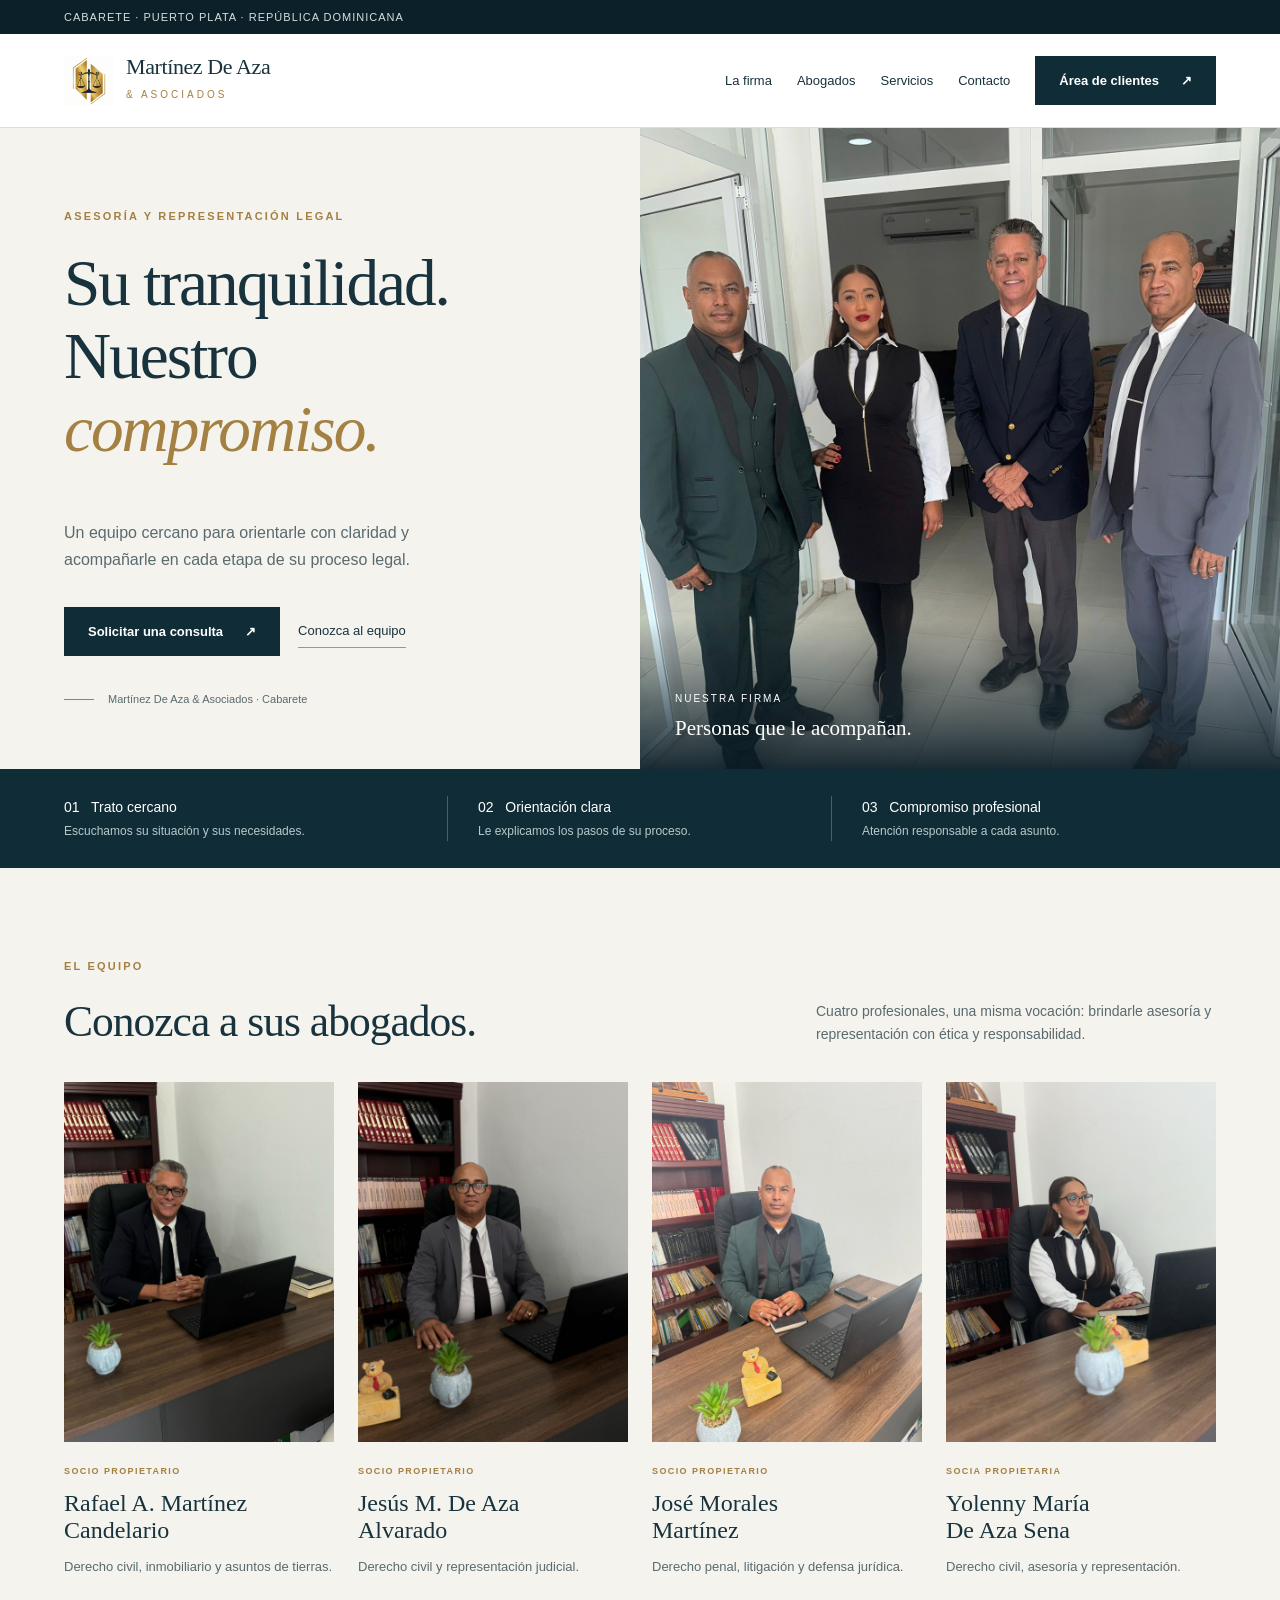
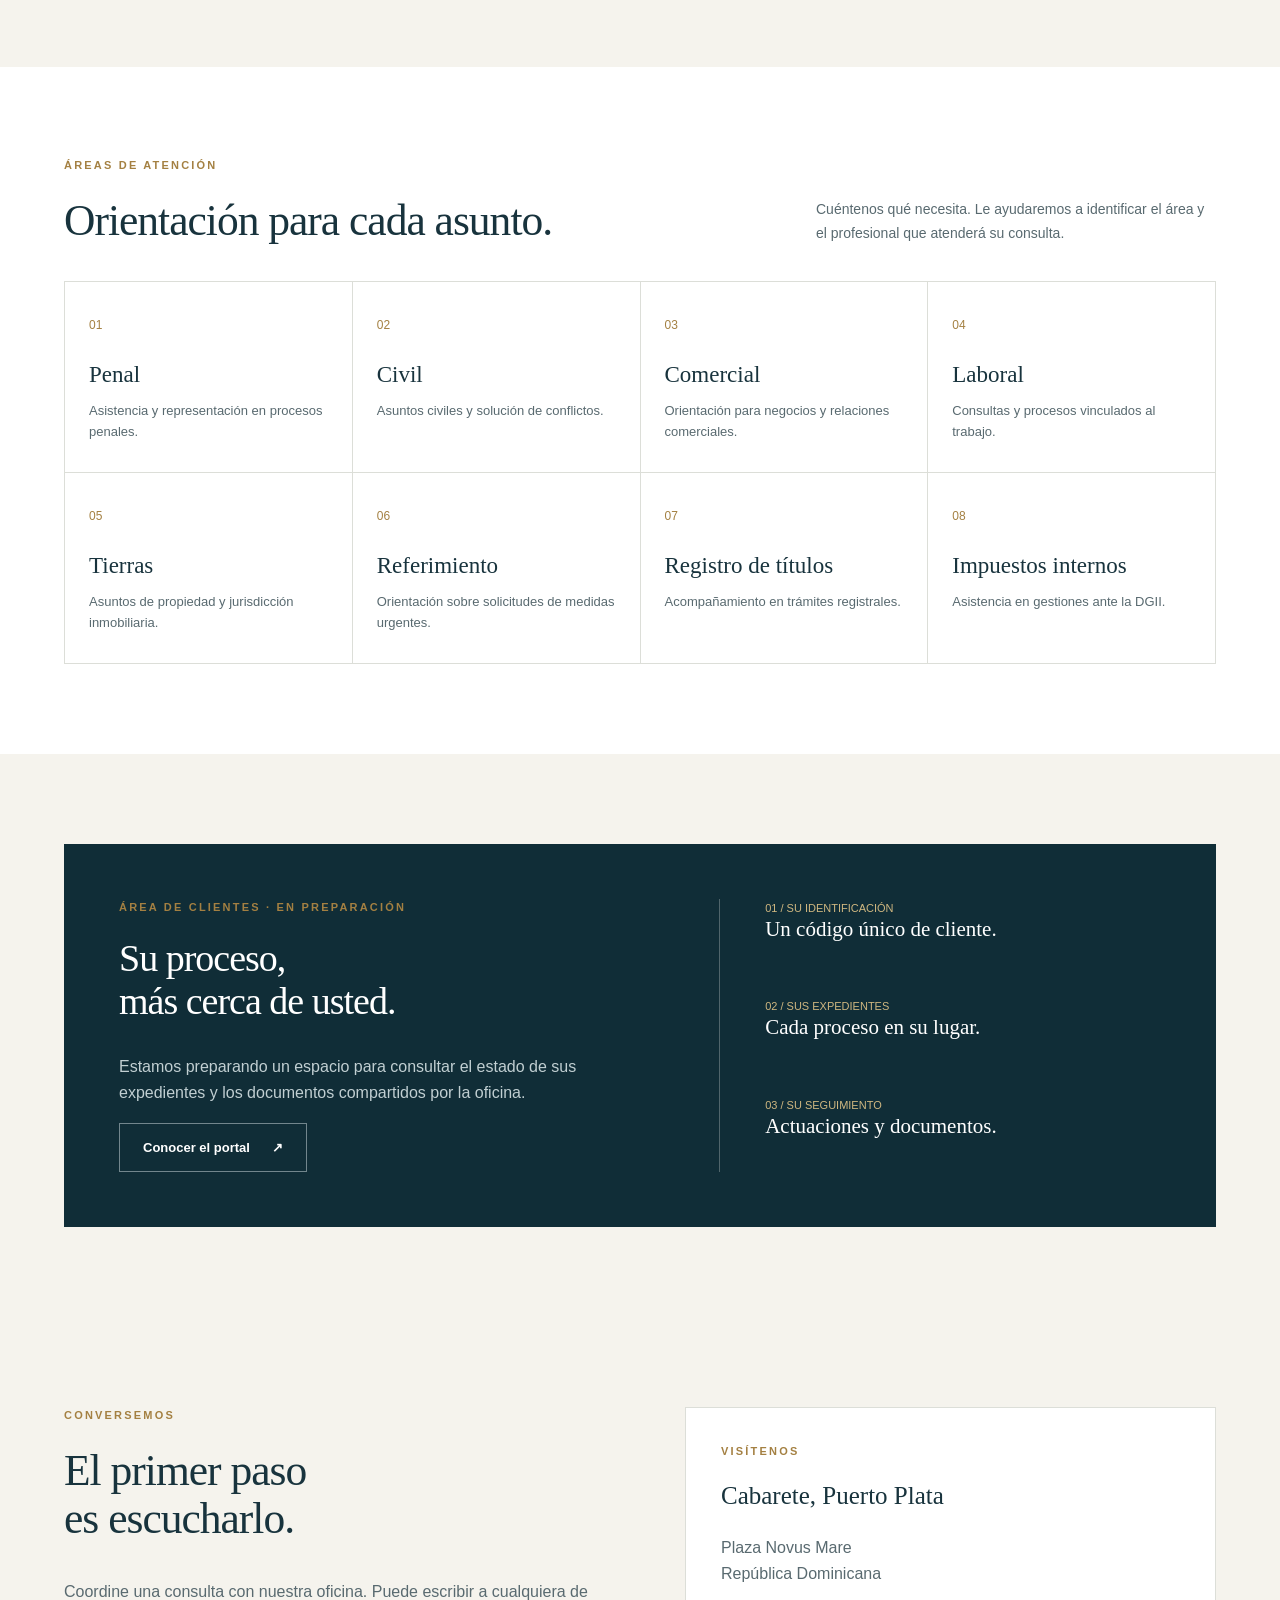
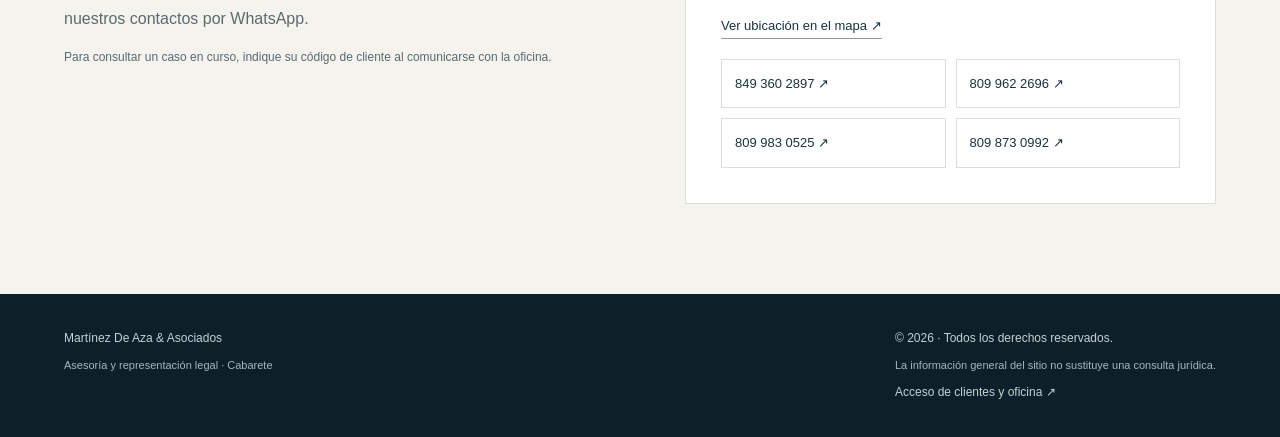
==== commit 71548ebe: "Actualizar diseño y portal de clientes" ====
--- a/index.html
+++ b/index.html
@@ -1,624 +1,7 @@
-<!DOCTYPE html>
-<html lang="es">
-<head>
-  <meta charset="UTF-8">
-  <meta name="viewport" content="width=device-width, initial-scale=1.0">
-  <meta name="theme-color" content="#142b45">
-  <meta name="description" content="Martínez De Aza & Asociados. Firma de abogados en Cabarete, Puerto Plata, República Dominicana. Experiencia, compromiso y soluciones jurídicas desde 1999.">
-  <title>Martínez De Aza &amp; Asociados | Firma Jurídica</title>
-  <style>
-:root {
-  --navy: #142b45;
-  --navy-deep: #0d1e31;
-  --navy-soft: #233c57;
-  --gold: #b89b62;
-  --gold-light: #ddc99e;
-  --cream: #f5f2eb;
-  --paper: #fbfaf7;
-  --ink: #1b2937;
-  --muted: #687583;
-  --line: #e5e0d6;
-  --white: #ffffff;
-  --shadow: 0 24px 70px rgba(14, 30, 47, .12);
-  --sans: "Aptos", "Segoe UI", Arial, sans-serif;
-  --serif: Georgia, "Times New Roman", serif;
-}
-
-* { box-sizing: border-box; }
-html { scroll-behavior: smooth; scroll-padding-top: 92px; }
-body { margin: 0; color: var(--ink); background: var(--paper); font-family: var(--sans); line-height: 1.65; -webkit-font-smoothing: antialiased; }
-body.menu-open { overflow: hidden; }
-a { color: inherit; text-decoration: none; }
-button, a { -webkit-tap-highlight-color: transparent; }
-button { font: inherit; }
-img { max-width: 100%; }
-.container { width: min(1160px, calc(100% - 48px)); margin: 0 auto; }
-.section { padding: 112px 0; }
-.skip-link { position: fixed; top: 10px; left: 10px; z-index: 1000; padding: 10px 14px; transform: translateY(-150%); background: var(--white); color: var(--navy); border-radius: 4px; }
-.skip-link:focus { transform: translateY(0); }
-
-.site-header { position: sticky; z-index: 100; top: 0; background: rgba(251, 250, 247, .95); border-bottom: 1px solid rgba(20, 43, 69, .08); backdrop-filter: blur(18px); }
-.nav-wrap { min-height: 88px; display: flex; justify-content: space-between; align-items: center; gap: 34px; }
-.brand { display: inline-flex; align-items: center; min-width: 250px; gap: 12px; position: relative; }
-.brand-mark { width: 48px; height: 48px; flex: 0 0 48px; display: grid; place-items: center; border: 1px solid var(--gold); color: var(--gold); font-family: var(--serif); font-size: 14px; letter-spacing: -1px; }
-.brand-image { display: none; width: 48px; height: 48px; object-fit: contain; position: absolute; left: 0; top: 0; background: var(--paper); }
-.brand.has-logo .brand-image { display: block; }
-.brand.has-logo .brand-mark { visibility: hidden; }
-.brand-name { display: flex; flex-direction: column; color: var(--navy); font-family: var(--serif); font-weight: 700; line-height: 1.08; letter-spacing: -.25px; font-size: 18px; }
-.brand-name span { color: var(--gold); font-size: 14px; letter-spacing: 1.2px; margin-top: 4px; font-family: var(--sans); font-weight: 500; text-transform: uppercase; }
-.site-nav { display: flex; align-items: center; gap: clamp(16px, 2.3vw, 30px); }
-.site-nav > a:not(.nav-cta) { font-size: 12px; font-weight: 650; color: #4b5968; transition: color .2s ease; }
-.site-nav > a:not(.nav-cta):hover, .site-nav > a.active { color: var(--gold); }
-.nav-cta { display: inline-flex; align-items: center; gap: 13px; color: var(--white); background: var(--navy); padding: 13px 17px; font-weight: 650; font-size: 12px; transition: background .2s ease, transform .2s ease; }
-.nav-cta:hover { background: var(--navy-soft); transform: translateY(-1px); }
-.nav-cta span { color: var(--gold-light); font-size: 16px; }
-.menu-toggle { display: none; width: 44px; height: 44px; border: 1px solid var(--line); background: transparent; padding: 11px; cursor: pointer; }
-.menu-toggle span { display: block; height: 2px; margin: 5px 0; background: var(--navy); transition: transform .2s ease, opacity .2s ease; }
-
-.hero { position: relative; isolation: isolate; overflow: hidden; background: var(--navy); color: var(--white); min-height: 680px; display: flex; align-items: center; }
-.hero::before { content: ""; position: absolute; inset: 0; z-index: -2; background: radial-gradient(ellipse at 85% 52%, rgba(184, 155, 98, .17), transparent 39%), linear-gradient(116deg, #11263e 0%, #142b45 55%, #1b344e 100%); }
-.hero-pattern { position: absolute; z-index: -1; inset: 0; opacity: .16; background-image: linear-gradient(rgba(255,255,255,.07) 1px, transparent 1px), linear-gradient(90deg, rgba(255,255,255,.07) 1px, transparent 1px); background-size: 68px 68px; mask-image: linear-gradient(90deg, #000, transparent 75%); }
-.hero-grid { display: grid; grid-template-columns: 1.02fr .98fr; align-items: center; gap: 54px; padding-top: 78px; padding-bottom: 100px; }
-.eyebrow { margin: 0 0 22px; color: var(--gold-light); display: flex; align-items: center; gap: 10px; text-transform: uppercase; letter-spacing: 2px; font-size: 10px; font-weight: 750; }
-.eyebrow > span { display: inline-block; width: 27px; height: 1px; background: var(--gold); }
-.eyebrow-dark { color: #7a6847; }
-.hero h1 { max-width: 660px; margin: 0; font-family: var(--serif); font-size: clamp(43px, 5vw, 66px); font-weight: 400; line-height: 1.08; letter-spacing: -1.7px; }
-.hero h1 em, h2 em { color: var(--gold); font-style: normal; }
-.hero-lead { max-width: 510px; margin: 25px 0 30px; color: #c6d0db; font-size: 15px; line-height: 1.8; }
-.hero-actions { display: flex; flex-wrap: wrap; align-items: center; gap: 25px; }
-.button { min-height: 52px; display: inline-flex; align-items: center; justify-content: center; gap: 18px; padding: 14px 20px; font-size: 12px; font-weight: 750; transition: transform .2s ease, background .2s ease; }
-.button:hover { transform: translateY(-2px); }
-.button-gold { color: var(--navy-deep); background: var(--gold-light); }
-.button-gold:hover { background: #ead8b0; }
-.button span { font-size: 17px; }
-.text-link { font-size: 12px; font-weight: 650; color: #e3e8ed; }
-.text-link span { margin-left: 8px; color: var(--gold-light); }
-.hero-proof { margin-top: 48px; display: flex; align-items: center; gap: 18px; padding-top: 22px; border-top: 1px solid rgba(255,255,255,.17); max-width: 385px; }
-.proof-number { color: var(--gold-light); font-family: var(--serif); font-size: 31px; letter-spacing: -1px; }
-.hero-proof p { margin: 0; font-size: 11px; line-height: 1.5; color: #bec9d4; }
-.hero-art { min-height: 470px; position: relative; display: grid; place-items: center; }
-.art-orbit { border: 1px solid rgba(221, 201, 158, .22); position: absolute; border-radius: 50%; }
-.art-orbit-one { width: 490px; max-width: 100%; aspect-ratio: 1; }
-.art-orbit-two { width: 390px; max-width: 88%; aspect-ratio: 1; border-style: dashed; }
-.art-card { position: relative; z-index: 1; width: min(390px, 88%); background: linear-gradient(145deg, #fbf8f1, #eee7d8); padding: 20px 23px 17px; box-shadow: 0 32px 70px rgba(0,0,0,.25); color: var(--navy); }
-.art-topline { display: flex; align-items: center; justify-content: space-between; color: #8a7550; font-size: 9px; font-weight: 800; letter-spacing: 2px; }
-.justice-art { display: block; width: 100%; margin: 0 auto; }
-.art-caption { display: flex; align-items: center; justify-content: space-between; gap: 14px; font-size: 9px; font-weight: 750; color: #837353; letter-spacing: 1.2px; text-transform: uppercase; }
-.caption-line { height: 1px; flex: 1; background: #cbbb9a; }
-.floating-seal { position: absolute; z-index: 2; width: 105px; height: 105px; display: flex; flex-direction: column; align-items: center; justify-content: center; border: 1px solid rgba(221,201,158,.65); border-radius: 50%; bottom: 45px; right: 0; background: var(--navy); color: var(--gold-light); box-shadow: 0 14px 40px rgba(0,0,0,.2); }
-.floating-seal span { font-family: var(--serif); font-size: 34px; line-height: 1; }
-.floating-seal small { font-size: 7px; letter-spacing: 1.2px; margin-top: 5px; }
-.scroll-cue { position: absolute; bottom: 23px; left: max(24px, calc((100% - 1160px) / 2)); display: flex; align-items: center; gap: 12px; color: #b7c2ce; text-transform: uppercase; font-weight: 700; font-size: 9px; letter-spacing: 1.5px; }
-.scroll-cue span { display: inline-block; width: 31px; height: 1px; background: var(--gold); }
-
-.about-section { background: var(--paper); }
-.about-grid { display: grid; grid-template-columns: .9fr 1.1fr; gap: 100px; align-items: start; }
-h2 { font-family: var(--serif); font-weight: 400; font-size: clamp(34px, 4vw, 48px); letter-spacing: -1px; line-height: 1.15; }
-.section-intro h2 { margin: 0; max-width: 460px; color: var(--navy); }
-.gold-rule { width: 54px; height: 2px; background: var(--gold); margin-top: 30px; }
-.about-copy p { color: var(--muted); font-size: 14px; margin: 0 0 22px; }
-.about-copy p.large-copy { color: #344557; font-family: var(--serif); font-size: 21px; line-height: 1.55; }
-.underlined-link { display: inline-flex; align-items: center; gap: 20px; color: var(--navy); font-size: 12px; font-weight: 750; padding-bottom: 8px; border-bottom: 1px solid var(--gold); margin-top: 8px; }
-.underlined-link span { color: var(--gold); font-size: 17px; transition: transform .2s ease; }
-.underlined-link:hover span { transform: translateX(4px); }
-.values-strip { display: grid; grid-template-columns: repeat(3, 1fr); gap: 25px; border-top: 1px solid var(--line); border-bottom: 1px solid var(--line); margin-top: 82px; padding: 28px 0; }
-.value-item { display: flex; gap: 16px; align-items: flex-start; }
-.value-icon { color: var(--gold); font-family: var(--serif); font-size: 23px; line-height: 1; padding-top: 3px; }
-.value-item h3 { margin: 0 0 4px; font-family: var(--serif); font-weight: 500; font-size: 17px; color: var(--navy); }
-.value-item p { margin: 0; font-size: 11px; color: var(--muted); }
-
-.section-dark { background: var(--navy-deep); color: var(--white); }
-.mission-section { padding: 0; position: relative; overflow: hidden; }
-.mission-section::before { content: ""; position: absolute; inset: 0; opacity: .18; background: radial-gradient(ellipse at 85% 20%, var(--gold) 0, transparent 45%); pointer-events: none; }
-.mission-grid { position: relative; display: grid; grid-template-columns: 1fr 1fr; }
-.mission-card { position: relative; padding: 76px 9% 80px 0; }
-.mission-card + .mission-card { padding-left: 11%; padding-right: 0; border-left: 1px solid rgba(255,255,255,.14); }
-.section-number { color: var(--gold-light); font-size: 10px; font-weight: 750; letter-spacing: 2px; }
-.mission-card h2 { max-width: 390px; font-size: 37px; margin: 21px 0 14px; }
-.mission-card p { max-width: 420px; margin: 0; font-size: 13px; color: #b8c5d2; }
-.mission-card-featured { overflow: hidden; }
-.mission-decoration { position: absolute; bottom: -75px; right: 0; color: rgba(221,201,158,.08); font-family: var(--serif); font-size: 180px; letter-spacing: -15px; line-height: 1; pointer-events: none; }
-
-.team-section { background: #fff; }
-.section-heading { display: flex; align-items: end; justify-content: space-between; gap: 50px; margin-bottom: 46px; }
-.section-heading h2 { margin: 0; color: var(--navy); max-width: 680px; }
-.section-heading > p { max-width: 340px; margin: 0 0 6px; font-size: 13px; color: var(--muted); }
-.team-grid { display: grid; grid-template-columns: repeat(4, 1fr); gap: 22px; }
-.team-card { min-width: 0; background: var(--paper); border: 1px solid #eee9df; transition: transform .25s ease, box-shadow .25s ease; }
-.team-card:hover { transform: translateY(-5px); box-shadow: 0 18px 40px rgba(20,43,69,.1); }
-.portrait { position: relative; overflow: hidden; aspect-ratio: 4 / 4.4; background: linear-gradient(150deg, #e3ded2, #c6d0d5); }
-.portrait::after { content: ""; position: absolute; inset: 48% 0 0; background: linear-gradient(transparent, rgba(14,30,47,.17)); pointer-events: none; }
-.portrait:nth-child(odd) { background-color: #e4ddd0; }
-.portrait img { position: absolute; inset: 0; width: 100%; height: 100%; object-fit: cover; object-position: center top; z-index: 1; }
-.portrait img.image-missing { display: none; }
-.portrait-fallback { position: absolute; inset: 0; display: grid; place-items: center; color: rgba(20,43,69,.8); font-family: var(--serif); font-size: 54px; letter-spacing: -2px; background: radial-gradient(circle at 50% 28%, rgba(255,255,255,.55), transparent 22%), linear-gradient(155deg, #e8e2d5, #bdc8cb); }
-.portrait-fallback::before { content: ""; position: absolute; width: 108px; height: 108px; top: 19%; border: 1px solid rgba(184,155,98,.7); border-radius: 50%; }
-.portrait-fallback::after { content: ""; position: absolute; width: 148px; height: 140px; bottom: -55px; border: 1px solid rgba(184,155,98,.65); border-radius: 50% 50% 0 0; }
-.team-info { padding: 22px 18px 24px; }
-.team-role { color: #9b8052; font-size: 9px; letter-spacing: 1.3px; text-transform: uppercase; font-weight: 800; }
-.team-info h3 { margin: 8px 0 9px; color: var(--navy); font-size: 17px; line-height: 1.3; font-family: var(--serif); font-weight: 600; }
-.team-info p { margin: 0; color: var(--muted); font-size: 11px; line-height: 1.7; }
-
-.practice-section { background: var(--navy); color: var(--white); }
-.practice-section .section-heading { margin-bottom: 48px; }
-.practice-section .section-heading h2 { color: var(--white); }
-.practice-section .section-heading > p { color: #c3ced9; }
-.practice-grid { display: grid; grid-template-columns: repeat(4, 1fr); border-top: 1px solid rgba(255,255,255,.17); border-left: 1px solid rgba(255,255,255,.17); }
-.practice-card { position: relative; min-height: 250px; padding: 28px 24px; border-right: 1px solid rgba(255,255,255,.17); border-bottom: 1px solid rgba(255,255,255,.17); transition: background .2s ease; }
-.practice-card:hover { background: rgba(255,255,255,.045); }
-.practice-num { position: absolute; top: 25px; right: 22px; font-size: 10px; color: #8392a3; letter-spacing: 1px; }
-.practice-symbol { color: var(--gold-light); font-family: var(--serif); font-size: 31px; height: 49px; margin-bottom: 19px; }
-.practice-card h3 { max-width: 210px; margin: 0 0 10px; color: #f9f7f1; font-family: var(--serif); font-size: 20px; font-weight: 500; line-height: 1.3; }
-.practice-card p { margin: 0; max-width: 230px; color: #b9c6d2; font-size: 11px; line-height: 1.75; }
-.practice-arrow { position: absolute; bottom: 23px; right: 22px; color: var(--gold-light); font-size: 17px; }
-.practice-card-contact { background: #f0e8d8; color: var(--navy); }
-.practice-card-contact .eyebrow { margin-bottom: 17px; color: #8b744c; font-size: 8px; letter-spacing: 1px; }
-.practice-card-contact .eyebrow > span { width: 18px; }
-.practice-card-contact h3 { color: var(--navy); font-size: 25px; }
-.practice-card-contact p { color: #5a6875; }
-.practice-card-contact .underlined-link { margin-top: 20px; }
-
-.contact-section { position: relative; overflow: hidden; background: #eee9df; padding: 105px 0; }
-.contact-backdrop { position: absolute; inset: 0; pointer-events: none; opacity: .36; background: radial-gradient(ellipse at 0 100%, #d4c19c, transparent 50%), linear-gradient(130deg, transparent 45%, rgba(255,255,255,.8)); }
-.contact-grid { position: relative; display: grid; grid-template-columns: 1fr .85fr; gap: 105px; align-items: center; }
-.contact-copy h2 { color: var(--navy); font-size: clamp(38px, 4.5vw, 55px); max-width: 480px; margin: 0 0 20px; }
-.contact-copy > p:not(.eyebrow) { color: #64717c; font-size: 14px; max-width: 430px; margin: 0 0 28px; }
-.contact-panel { background: var(--paper); box-shadow: var(--shadow); padding: 34px 35px 26px; }
-.contact-detail { display: flex; gap: 18px; padding-bottom: 26px; margin-bottom: 24px; border-bottom: 1px solid var(--line); }
-.detail-icon { flex: 0 0 40px; height: 40px; display: grid; place-items: center; border: 1px solid #d8c59e; color: #9b8052; font-size: 22px; }
-.detail-label { display: block; margin-bottom: 7px; color: #9b8052; font-size: 9px; font-weight: 800; letter-spacing: 1.5px; text-transform: uppercase; }
-.contact-detail p, .contact-detail a { display: block; margin: 0; color: #455463; font-size: 12px; line-height: 1.9; }
-.contact-detail a:hover { color: #987c4b; }
-.whatsapp-contacts { border-top: 1px solid var(--line); margin-top: 2px; padding-top: 22px; }
-.whatsapp-contacts .detail-label { margin-bottom: 12px; }
-.whatsapp-note { color: var(--muted); font-size: 11px; line-height: 1.65; margin: 0 0 14px; }
-.whatsapp-list { display: grid; grid-template-columns: repeat(2, minmax(0, 1fr)); gap: 10px; }
-.whatsapp-link { display: flex !important; align-items: center; justify-content: space-between; gap: 8px; min-width: 0; padding: 12px 11px; border: 1px solid #d8c59e; color: var(--navy) !important; font-size: 11px !important; font-weight: 750; line-height: 1.4 !important; overflow-wrap: anywhere; transition: background .2s ease, border-color .2s ease; }
-.whatsapp-link:hover { background: #f3eddf; border-color: var(--gold); }
-.whatsapp-link span { flex: 0 0 auto; color: #8b744c; font-size: 15px; }
-.map-link { display: flex; justify-content: space-between; gap: 10px; color: var(--navy); font-size: 11px; font-weight: 750; }
-.map-link span { color: var(--gold); font-size: 16px; }
-
-.site-footer { color: #c0ccd6; background: #0a192a; padding: 34px 0 17px; }
-.footer-main { display: flex; align-items: center; justify-content: space-between; gap: 25px; padding-bottom: 28px; border-bottom: 1px solid rgba(255,255,255,.13); }
-.brand-footer { min-width: 0; }
-.brand-footer .brand-name { color: #f5f3ee; font-size: 16px; }
-.brand-footer .brand-name span { color: var(--gold-light); font-size: 11px; }
-.brand-footer .brand-mark { width: 42px; height: 42px; flex-basis: 42px; }
-.brand-footer .brand-image { width: 42px; height: 42px; }
-.footer-main > p { font-size: 11px; margin: 0; color: #93a1af; }
-.back-top { color: var(--gold-light); font-size: 11px; font-weight: 700; }
-.footer-bottom { display: flex; justify-content: space-between; gap: 18px; padding-top: 20px; color: #7f8d9b; font-size: 9px; }
-.legal-note { width: min(1160px, calc(100% - 48px)); margin: 18px auto 0; font-size: 9px; color: #788795; }
-
-.reveal { opacity: 0; transform: translateY(16px); transition: opacity .65s ease, transform .65s ease; }
-.reveal.is-visible { opacity: 1; transform: translateY(0); }
-
-@media (max-width: 1000px) {
-  .nav-wrap { gap: 20px; }
-  .brand { min-width: 220px; }
-  .brand-name { font-size: 16px; }
-  .brand-name span { font-size: 12px; }
-  .site-nav { gap: 14px; }
-  .site-nav > a:not(.nav-cta) { font-size: 11px; }
-  .nav-cta { padding: 12px; gap: 8px; }
-  .hero-grid { gap: 25px; }
-  .hero-art { min-height: 400px; }
-  .about-grid { gap: 60px; }
-  .team-grid { grid-template-columns: repeat(2, 1fr); gap: 24px; }
-  .portrait { aspect-ratio: 5 / 4; }
-  .practice-grid { grid-template-columns: repeat(2, 1fr); }
-  .contact-grid { gap: 55px; }
-}
-@media (max-width: 900px) {
-  .nav-wrap { min-height: 76px; }
-  .brand { min-width: 0; gap: 10px; }
-  .brand-mark, .brand-image { width: 42px; height: 42px; }
-  .brand-mark { flex-basis: 42px; }
-  .brand-name { font-size: 15px; }
-  .brand-name span { font-size: 10px; letter-spacing: 1px; }
-  .menu-toggle { display: block; position: relative; z-index: 2; flex: 0 0 44px; }
-  .menu-toggle[aria-expanded="true"] span:nth-child(1) { transform: translateY(7px) rotate(45deg); }
-  .menu-toggle[aria-expanded="true"] span:nth-child(2) { opacity: 0; }
-  .menu-toggle[aria-expanded="true"] span:nth-child(3) { transform: translateY(-7px) rotate(-45deg); }
-  .site-nav { display: none; position: fixed; inset: 76px 0 0; z-index: 1; min-height: 0; padding: 24px 26px max(28px, env(safe-area-inset-bottom)); background: var(--paper); flex-direction: column; align-items: stretch; gap: 0; overflow-x: hidden; overflow-y: auto; overscroll-behavior-y: contain; border-top: 1px solid var(--line); box-shadow: 0 18px 32px rgba(13, 30, 49, .12); }
-  .site-nav.is-open { display: flex; }
-  .site-nav > a:not(.nav-cta) { display: flex; align-items: center; min-height: 54px; width: 100%; font-size: 15px; padding: 15px 0; border-bottom: 1px solid var(--line); }
-  .site-nav .nav-cta { width: 100%; min-height: 52px; margin-top: 24px; justify-content: space-between; padding: 16px; font-size: 13px; }
-}
-@media (max-width: 760px) {
-  .container { width: min(100% - 36px, 560px); }
-  .section { padding: 76px 0; }
-  .nav-wrap { min-height: 76px; }
-  .brand { min-width: 0; gap: 10px; }
-  .brand-mark, .brand-image { width: 42px; height: 42px; }
-  .brand-mark { flex-basis: 42px; }
-  .brand-name { font-size: 15px; }
-  .brand-name span { font-size: 10px; letter-spacing: 1px; }
-  .menu-toggle { display: block; position: relative; z-index: 2; flex: 0 0 44px; }
-  .menu-toggle[aria-expanded="true"] span:nth-child(1) { transform: translateY(7px) rotate(45deg); }
-  .menu-toggle[aria-expanded="true"] span:nth-child(2) { opacity: 0; }
-  .menu-toggle[aria-expanded="true"] span:nth-child(3) { transform: translateY(-7px) rotate(-45deg); }
-  .site-nav { display: none; position: fixed; inset: 76px 0 0; z-index: 1; min-height: 0; padding: 24px 26px max(28px, env(safe-area-inset-bottom)); background: var(--paper); flex-direction: column; align-items: stretch; gap: 0; overflow-x: hidden; overflow-y: auto; overscroll-behavior-y: contain; border-top: 1px solid var(--line); box-shadow: 0 18px 32px rgba(13, 30, 49, .12); }
-  .site-nav.is-open { display: flex; }
-  .site-nav > a:not(.nav-cta) { display: flex; align-items: center; min-height: 54px; width: 100%; font-size: 15px; padding: 15px 0; border-bottom: 1px solid var(--line); }
-  .site-nav .nav-cta { width: 100%; min-height: 52px; margin-top: 24px; justify-content: space-between; padding: 16px; font-size: 13px; }
-  .hero { min-height: auto; }
-  .hero-grid { grid-template-columns: 1fr; gap: 35px; padding-top: 65px; padding-bottom: 92px; }
-  .hero h1 { font-size: clamp(41px, 11vw, 57px); letter-spacing: -1.2px; }
-  .hero-lead { font-size: 14px; }
-  .hero-proof { margin-top: 33px; }
-  .hero-art { min-height: 350px; margin: 0 -8px; }
-  .art-card { width: min(320px, 78%); padding: 15px 17px 12px; }
-  .art-orbit-one { width: 350px; }
-  .art-orbit-two { width: 285px; }
-  .floating-seal { width: 82px; height: 82px; bottom: 17px; right: 7%; }
-  .floating-seal span { font-size: 27px; }
-  .floating-seal small { font-size: 6px; }
-  .scroll-cue { display: none; }
-  .about-grid { grid-template-columns: 1fr; gap: 28px; }
-  .section-intro h2 { max-width: 520px; }
-  .about-copy p.large-copy { font-size: 20px; }
-  .values-strip { grid-template-columns: 1fr; gap: 21px; margin-top: 45px; padding: 25px 0; }
-  .value-item h3 { font-size: 16px; }
-  .mission-grid { grid-template-columns: 1fr; }
-  .mission-card { padding: 54px 0; }
-  .mission-card + .mission-card { padding: 54px 0; border-left: 0; border-top: 1px solid rgba(255,255,255,.14); }
-  .mission-card h2 { font-size: 33px; }
-  .mission-decoration { font-size: 130px; bottom: -44px; }
-  .section-heading { display: block; margin-bottom: 34px; }
-  .section-heading > p { margin-top: 20px; }
-  .team-grid { gap: 14px; }
-  .team-info { padding: 17px 13px 19px; }
-  .team-info h3 { font-size: 16px; }
-  .portrait { aspect-ratio: 4 / 4.2; }
-  .practice-grid { grid-template-columns: 1fr 1fr; }
-  .practice-card { min-height: 245px; padding: 23px 16px; }
-  .practice-num { top: 20px; right: 15px; }
-  .practice-symbol { margin-bottom: 14px; }
-  .practice-card h3 { font-size: 18px; }
-  .practice-card p { font-size: 10px; }
-  .practice-card-contact h3 { font-size: 22px; }
-  .contact-section { padding: 76px 0; }
-  .contact-grid { grid-template-columns: 1fr; gap: 37px; }
-  .contact-panel { padding: 25px 21px 22px; }
-  .whatsapp-list { grid-template-columns: repeat(2, minmax(0, 1fr)); }
-  .footer-main { align-items: flex-start; flex-wrap: wrap; }
-  .footer-main > p { order: 3; width: 100%; }
-  .footer-bottom { flex-direction: column; gap: 6px; }
-  .legal-note { width: min(100% - 36px, 560px); }
-}
-@media (max-width: 390px) {
-  .container { width: calc(100% - 28px); }
-  .brand-name { font-size: 13px; }
-  .brand-name span { font-size: 9px; }
-  .hero-actions { align-items: flex-start; flex-direction: column; gap: 18px; }
-  .team-grid { grid-template-columns: 1fr; }
-  .portrait { aspect-ratio: 5 / 3.5; }
-  .team-info h3 { font-size: 18px; }
-  .practice-grid { grid-template-columns: 1fr; }
-  .practice-card { min-height: 215px; padding: 25px; }
-  .practice-card h3 { font-size: 21px; }
-  .whatsapp-list { grid-template-columns: 1fr; }
-}
-@media (prefers-reduced-motion: reduce) {
-  *, *::before, *::after { scroll-behavior: auto !important; transition-duration: .01ms !important; animation-duration: .01ms !important; animation-iteration-count: 1 !important; }
-  .reveal { opacity: 1; transform: none; }
-}
-
-    /* Preview canvas follows the host appearance while keeping the site palette explicit. */
-    body { background-color: light-dark(#fbfaf7, #0d1e31); border-radius: 0; }
-  
-    .portrait-fallback { color: #31475c; }
-    </style>
-
-</head>
-<body>
-  <a class="skip-link" href="#contenido">Saltar al contenido</a>
-
-  <header class="site-header" id="inicio">
-    <div class="container nav-wrap">
-      <a class="brand" href="#inicio" aria-label="Martínez De Aza & Asociados, inicio">
-        <span class="brand-mark" aria-hidden="true">MDA</span>
-        <img class="brand-image" src="img/logo.png" alt="Logo de Martínez De Aza & Asociados">
-        <span class="brand-name">Martínez De Aza <span>&amp; Asociados</span></span>
-      </a>
-
-      <button class="menu-toggle" type="button" aria-label="Abrir menú" aria-controls="site-nav" aria-expanded="false">
-        <span></span><span></span><span></span>
-      </button>
-
-      <nav class="site-nav" id="site-nav" aria-label="Navegación principal">
-        <a href="#inicio">Inicio</a>
-        <a href="#firma">La firma</a>
-        <a href="#equipo">Equipo</a>
-        <a href="#servicios">Servicios</a>
-        <a href="#contacto">Contacto</a>
-        <a class="nav-cta" href="#whatsapp-contactos">Solicitar consulta <span aria-hidden="true">↗</span></a>
-      </nav>
-    </div>
-  </header>
-
-  <main id="contenido">
-    <section class="hero" aria-labelledby="hero-title">
-      <div class="hero-pattern" aria-hidden="true"></div>
-      <div class="container hero-grid">
-        <div class="hero-copy reveal">
-          <p class="eyebrow"><span></span> Firma jurídica · Cabarete, Puerto Plata</p>
-          <h1 id="hero-title">Soluciones jurídicas con <em>experiencia</em> y compromiso.</h1>
-          <p class="hero-lead">Acompañamiento legal responsable para proteger sus derechos, atender sus necesidades y orientar sus decisiones.</p>
-          <div class="hero-actions">
-            <a class="button button-gold" href="#whatsapp-contactos">Solicitar una consulta <span aria-hidden="true">↗</span></a>
-            <a class="text-link" href="#firma">Conozca nuestra firma <span aria-hidden="true">↓</span></a>
-          </div>
-          <div class="hero-proof">
-            <div class="proof-number">1999</div>
-            <p>Experiencia y dedicación<br>al servicio de nuestros clientes</p>
-          </div>
-        </div>
-
-        <div class="hero-art reveal" aria-label="Ilustración decorativa de columnas clásicas y balanza de la justicia">
-          <div class="art-orbit art-orbit-one"></div>
-          <div class="art-orbit art-orbit-two"></div>
-          <div class="art-card">
-            <div class="art-topline"><span>EST.</span><span>1999</span></div>
-            <svg class="justice-art" viewBox="0 0 460 450" role="img" aria-label="Ilustración de una balanza de la justicia frente a columnas clásicas">
-              <defs>
-                <linearGradient id="goldLine" x1="0" y1="0" x2="1" y2="1"><stop offset="0" stop-color="#dfc99a"/><stop offset="1" stop-color="#9e7f4c"/></linearGradient>
-                <linearGradient id="pillarShade" x1="0" y1="0" x2="1" y2="0"><stop offset="0" stop-color="#ebe3d5"/><stop offset=".5" stop-color="#fffdf8"/><stop offset="1" stop-color="#d6c7af"/></linearGradient>
-              </defs>
-              <circle cx="230" cy="215" r="166" fill="none" stroke="#d7c7a9" stroke-width="1" stroke-dasharray="3 9"/>
-              <path d="M77 350H383M95 365H365M115 381H345" fill="none" stroke="url(#goldLine)" stroke-width="3" stroke-linecap="round"/>
-              <g fill="url(#pillarShade)" stroke="#c9b895" stroke-width="1.5">
-                <path d="M91 348V204h37v144zM145 348V204h37v144zM199 348V204h37v144zM253 348V204h37v144zM307 348V204h37v144z"/>
-                <path d="M81 199h57v-12H81zM135 199h57v-12h-57zM189 199h57v-12h-57zM243 199h57v-12h-57zM297 199h57v-12h-57z"/>
-                <path d="M72 184h301v-18H72zM62 161h321v-11H62zM53 145h339v-10H53z"/>
-                <path d="M84 204h49v-6H84zM138 204h49v-6h-49zM192 204h49v-6h-49zM246 204h49v-6h-49zM300 204h49v-6h-49z"/>
-              </g>
-              <g fill="none" stroke="url(#goldLine)" stroke-linecap="round" stroke-linejoin="round">
-                <path stroke-width="4" d="M230 70v178M183 99h94M230 70l-9 13m9-13 9 13"/>
-                <path stroke-width="3" d="M185 99l-44 74m44-74 44 74M275 99l-44 74m44-74 44 74"/>
-                <path stroke-width="3" d="M123 171q18 35 62 0M215 171q18 35 62 0M297 171q18 35 62 0" transform="translate(-18 0)"/>
-                <path stroke-width="4" d="M164 184q20 13 41 0M255 184q20 13 41 0"/>
-                <path stroke-width="3" d="M230 248l-24 24h48zM194 282h72M209 298h42"/>
-              </g>
-              <g fill="#b89b62"><circle cx="230" cy="70" r="5"/><circle cx="183" cy="99" r="4"/><circle cx="277" cy="99" r="4"/></g>
-            </svg>
-            <div class="art-caption"><span>Ética</span><span class="caption-line"></span><span>Responsabilidad</span></div>
-          </div>
-          <div class="floating-seal" aria-hidden="true"><span>MD</span><small>&amp; ASOCIADOS</small></div>
-        </div>
-      </div>
-      <a class="scroll-cue" href="#firma" aria-label="Desplazarse a la sección La firma"><span></span> Descubra nuestra firma</a>
-    </section>
-
-    <section class="section about-section" id="firma">
-      <div class="container about-grid">
-        <div class="section-intro reveal">
-          <p class="eyebrow eyebrow-dark"><span></span> Nuestra firma</p>
-          <h2>La confianza se construye con <em>principios.</em></h2>
-          <div class="gold-rule"></div>
-        </div>
-        <div class="about-copy reveal">
-          <p class="large-copy">Somos una firma jurídica establecida en Cabarete, Puerto Plata, dedicada a brindar asesoría y representación legal con profesionalismo, ética y compromiso.</p>
-          <p>Desde 1999, acompañamos a personas, familias y empresas en la atención de sus asuntos legales, procurando ofrecer orientación clara y soluciones jurídicas responsables.</p>
-          <a class="underlined-link" href="#equipo">Conozca a nuestro equipo <span aria-hidden="true">→</span></a>
-        </div>
-      </div>
-      <div class="container values-strip reveal">
-        <div class="value-item"><span class="value-icon" aria-hidden="true">01</span><div><h3>Ética profesional</h3><p>Actuamos con integridad y responsabilidad.</p></div></div>
-        <div class="value-item"><span class="value-icon" aria-hidden="true">02</span><div><h3>Compromiso</h3><p>Atención dedicada a cada asunto legal.</p></div></div>
-        <div class="value-item"><span class="value-icon" aria-hidden="true">03</span><div><h3>Confidencialidad</h3><p>Respeto por la información de nuestros clientes.</p></div></div>
-      </div>
-    </section>
-
-    <section class="mission-section section-dark">
-      <div class="container mission-grid">
-        <article class="mission-card reveal">
-          <span class="section-number">01 / MISIÓN</span>
-          <h2>Servir con responsabilidad.</h2>
-          <p>Brindar asesoría y representación legal con altos estándares de profesionalismo, ética y responsabilidad.</p>
-        </article>
-        <article class="mission-card mission-card-featured reveal">
-          <span class="section-number">02 / VISIÓN</span>
-          <h2>Ser una firma de referencia.</h2>
-          <p>Consolidarnos como una firma jurídica de referencia en la República Dominicana.</p>
-          <span class="mission-decoration" aria-hidden="true">MDA</span>
-        </article>
-      </div>
-    </section>
-
-    <section class="section team-section" id="equipo">
-      <div class="container">
-        <div class="section-heading reveal">
-          <div><p class="eyebrow eyebrow-dark"><span></span> Nuestro equipo</p><h2>Profesionales a su <em>servicio.</em></h2></div>
-          <p>Un equipo jurídico con áreas de práctica diversas y una visión basada en la ética y el compromiso.</p>
-        </div>
-
-        <div class="team-grid">
-          <article class="team-card reveal">
-            <div class="portrait"><div class="portrait-fallback" aria-hidden="true">RM</div></div>
-            <div class="team-info"><span class="team-role">Socio propietario</span><h3>Lic. Rafael A. Martínez Candelario</h3><p>Derecho inmobiliario, tierras, terrenos y jurisdicción inmobiliaria.</p></div>
-          </article>
-          <article class="team-card reveal">
-            <div class="portrait"><div class="portrait-fallback" aria-hidden="true">JD</div></div>
-            <div class="team-info"><span class="team-role">Socio propietario</span><h3>Lic. Jesús M. De Aza Alvarado</h3><p>Derecho civil, representación judicial y solución de conflictos.</p></div>
-          </article>
-          <article class="team-card reveal">
-            <div class="portrait"><div class="portrait-fallback" aria-hidden="true">JM</div></div>
-            <div class="team-info"><span class="team-role">Socio propietario</span><h3>Lic. José Morales Martínez</h3><p>Derecho penal, litigación y defensa jurídica.</p></div>
-          </article>
-          <article class="team-card reveal">
-            <div class="portrait"><div class="portrait-fallback" aria-hidden="true">YA</div></div>
-            <div class="team-info"><span class="team-role">Socia propietaria</span><h3>Licda. Yolenny María De Aza Sena</h3><p>Derecho civil, asesoría legal y representación de clientes.</p></div>
-          </article>
-        </div>
-      </div>
-    </section>
-
-    <section class="practice-section section" id="servicios">
-      <div class="container">
-        <div class="section-heading reveal">
-          <div><p class="eyebrow"><span></span> Áreas de práctica</p><h2>Orientación legal para asuntos <em>importantes.</em></h2></div>
-          <p>Conozca las principales áreas en las que nuestra firma brinda asesoría y representación.</p>
-        </div>
-        <div class="practice-grid">
-          <article class="practice-card reveal"><span class="practice-num">01</span><div class="practice-symbol" aria-hidden="true">§</div><h3>Derecho civil</h3><p>Asesoría y representación en asuntos de naturaleza civil.</p><span class="practice-arrow" aria-hidden="true">↗</span></article>
-          <article class="practice-card reveal"><span class="practice-num">02</span><div class="practice-symbol" aria-hidden="true">⚖</div><h3>Derecho penal</h3><p>Orientación y defensa jurídica en asuntos penales.</p><span class="practice-arrow" aria-hidden="true">↗</span></article>
-          <article class="practice-card reveal"><span class="practice-num">03</span><div class="practice-symbol" aria-hidden="true">⌂</div><h3>Derecho inmobiliario</h3><p>Asuntos relacionados con inmuebles, tierras y terrenos.</p><span class="practice-arrow" aria-hidden="true">↗</span></article>
-          <article class="practice-card reveal"><span class="practice-num">04</span><div class="practice-symbol" aria-hidden="true">◇</div><h3>Jurisdicción inmobiliaria</h3><p>Orientación en procesos vinculados a la jurisdicción inmobiliaria.</p><span class="practice-arrow" aria-hidden="true">↗</span></article>
-          <article class="practice-card reveal"><span class="practice-num">05</span><div class="practice-symbol" aria-hidden="true">⌘</div><h3>Derecho comercial</h3><p>Asistencia jurídica para asuntos comerciales.</p><span class="practice-arrow" aria-hidden="true">↗</span></article>
-          <article class="practice-card reveal"><span class="practice-num">06</span><div class="practice-symbol" aria-hidden="true">♡</div><h3>Derecho de familia</h3><p>Orientación legal para asuntos del ámbito familiar.</p><span class="practice-arrow" aria-hidden="true">↗</span></article>
-          <article class="practice-card reveal"><span class="practice-num">07</span><div class="practice-symbol" aria-hidden="true">⚖</div><h3>Litigios</h3><p>Representación y acompañamiento en procesos judiciales.</p><span class="practice-arrow" aria-hidden="true">↗</span></article>
-          <article class="practice-card practice-card-contact reveal"><p class="eyebrow"><span></span> ¿Necesita orientación?</p><h3>Conversemos sobre su caso.</h3><p>Comuníquese con la firma para coordinar una consulta.</p><a href="#whatsapp-contactos" class="underlined-link">Contáctenos <span aria-hidden="true">→</span></a></article>
-        </div>
-      </div>
-    </section>
-
-    <section class="contact-section" id="contacto">
-      <div class="contact-backdrop" aria-hidden="true"></div>
-      <div class="container contact-grid">
-        <div class="contact-copy reveal">
-          <p class="eyebrow"><span></span> Hablemos</p>
-          <h2>El primer paso es una <em>conversación.</em></h2>
-          <p>Comuníquese con nosotros para solicitar información o coordinar una consulta jurídica.</p>
-          <a class="button button-gold" href="#whatsapp-contactos">Elegir un WhatsApp <span aria-hidden="true">↗</span></a>
-        </div>
-        <div class="contact-panel reveal">
-          <div class="contact-detail"><span class="detail-icon" aria-hidden="true">⌖</span><div><span class="detail-label">Dirección</span><p>Plaza Novus Mare,<br>Cabarete, Puerto Plata,<br>República Dominicana.</p></div></div>
-          <div class="contact-detail"><span class="detail-icon" aria-hidden="true">☎</span><div><span class="detail-label">Teléfonos</span><a href="tel:+18493602897">849-360-2897</a><a href="tel:+18099622696">809-962-2696</a><a href="tel:+18099830525">809-983-0525</a><a href="tel:+18098730992">809-873-0992</a></div></div>
-          <div class="whatsapp-contacts" id="whatsapp-contactos"><span class="detail-label">Solicitar consulta por WhatsApp</span><p class="whatsapp-note">Elija uno de los números. El mismo mensaje aparecerá preparado en WhatsApp; puede probar con otro contacto si no recibe respuesta.</p><div class="whatsapp-list"><a class="whatsapp-link" href="https://wa.me/18493602897?text=Hola%2C%20deseo%20solicitar%20una%20consulta%20jur%C3%ADdica%20con%20Mart%C3%ADnez%20De%20Aza%20%26%20Asociados.%20Por%20favor%2C%20ind%C3%ADqueme%20c%C3%B3mo%20coordinarla." target="_blank" rel="noopener noreferrer">849-360-2897 <span aria-hidden="true">↗</span></a><a class="whatsapp-link" href="https://wa.me/18099622696?text=Hola%2C%20deseo%20solicitar%20una%20consulta%20jur%C3%ADdica%20con%20Mart%C3%ADnez%20De%20Aza%20%26%20Asociados.%20Por%20favor%2C%20ind%C3%ADqueme%20c%C3%B3mo%20coordinarla." target="_blank" rel="noopener noreferrer">809-962-2696 <span aria-hidden="true">↗</span></a><a class="whatsapp-link" href="https://wa.me/18099830525?text=Hola%2C%20deseo%20solicitar%20una%20consulta%20jur%C3%ADdica%20con%20Mart%C3%ADnez%20De%20Aza%20%26%20Asociados.%20Por%20favor%2C%20ind%C3%ADqueme%20c%C3%B3mo%20coordinarla." target="_blank" rel="noopener noreferrer">809-983-0525 <span aria-hidden="true">↗</span></a><a class="whatsapp-link" href="https://wa.me/18098730992?text=Hola%2C%20deseo%20solicitar%20una%20consulta%20jur%C3%ADdica%20con%20Mart%C3%ADnez%20De%20Aza%20%26%20Asociados.%20Por%20favor%2C%20ind%C3%ADqueme%20c%C3%B3mo%20coordinarla." target="_blank" rel="noopener noreferrer">809-873-0992 <span aria-hidden="true">↗</span></a></div></div>
-          <a class="map-link" href="https://www.google.com/maps/search/?api=1&query=Plaza+Novus+Mare+Cabarete+Puerto+Plata+Republica+Dominicana" target="_blank" rel="noopener noreferrer">Buscar ubicación en Google Maps <span aria-hidden="true">↗</span></a>
-        </div>
-      </div>
-    </section>
-  </main>
-
-  <footer class="site-footer">
-    <div class="container footer-main">
-      <a class="brand brand-footer" href="#inicio" aria-label="Volver al inicio">
-        <span class="brand-mark" aria-hidden="true">MDA</span>
-        <span class="brand-name">Martínez De Aza <span>&amp; Asociados</span></span>
-      </a>
-      <p>Experiencia, compromiso y soluciones jurídicas desde 1999.</p>
-      <a href="#inicio" class="back-top">Volver arriba ↑</a>
-    </div>
-    <div class="container footer-bottom"><span>© <span id="current-year">2026</span> Martínez De Aza &amp; Asociados. Todos los derechos reservados.</span><span>Cabarete · Puerto Plata · República Dominicana</span></div>
-    <p class="legal-note">La información de este sitio es general y no constituye asesoría jurídica para un caso particular.</p>
-  </footer>
-  <script>
-(function () {
-  'use strict';
-
-  const menuToggle = document.querySelector('.menu-toggle');
-  const nav = document.querySelector('.site-nav');
-  const header = document.querySelector('.site-header');
-
-  function closeMenu() {
-    if (!menuToggle || !nav) return;
-    menuToggle.setAttribute('aria-expanded', 'false');
-    menuToggle.setAttribute('aria-label', 'Abrir menú');
-    nav.classList.remove('is-open');
-    document.body.classList.remove('menu-open');
-  }
-
-  if (menuToggle && nav) {
-    menuToggle.addEventListener('click', function () {
-      const isOpen = menuToggle.getAttribute('aria-expanded') === 'true';
-      menuToggle.setAttribute('aria-expanded', String(!isOpen));
-      menuToggle.setAttribute('aria-label', isOpen ? 'Abrir menú' : 'Cerrar menú');
-      nav.classList.toggle('is-open', !isOpen);
-      document.body.classList.toggle('menu-open', !isOpen);
-    });
-
-    nav.querySelectorAll('a').forEach(function (link) {
-      link.addEventListener('click', closeMenu);
-    });
-
-    document.addEventListener('click', function (event) {
-      if (menuToggle.getAttribute('aria-expanded') !== 'true') return;
-      if (nav.contains(event.target) || menuToggle.contains(event.target)) return;
-      closeMenu();
-    });
-
-    document.addEventListener('keydown', function (event) {
-      if (event.key === 'Escape' && menuToggle.getAttribute('aria-expanded') === 'true') {
-        closeMenu();
-        menuToggle.focus();
-      }
-    });
-
-    window.addEventListener('resize', function () {
-      if (window.innerWidth > 900) closeMenu();
-    });
-  }
-
-  // If the client has not added a photo yet, hide the broken image and keep its designed fallback.
-  document.querySelectorAll('img').forEach(function (image) {
-    image.addEventListener('error', function () {
-      image.classList.add('image-missing');
-      const brand = image.closest('.brand');
-      if (brand && image.classList.contains('brand-image')) brand.classList.remove('has-logo');
-    });
-    image.addEventListener('load', function () {
-      if (image.classList.contains('brand-image')) {
-        const brand = image.closest('.brand');
-        if (brand) brand.classList.add('has-logo');
-      }
-    });
-    if (image.complete && image.naturalWidth > 0 && image.classList.contains('brand-image')) {
-      const brand = image.closest('.brand');
-      if (brand) brand.classList.add('has-logo');
-    }
-  });
-
-  const year = document.getElementById('current-year');
-  if (year) year.textContent = new Date().getFullYear();
-
-  const revealItems = document.querySelectorAll('.reveal');
-  if ('IntersectionObserver' in window && !window.matchMedia('(prefers-reduced-motion: reduce)').matches) {
-    const observer = new IntersectionObserver(function (entries, currentObserver) {
-      entries.forEach(function (entry) {
-        if (entry.isIntersecting) {
-          entry.target.classList.add('is-visible');
-          currentObserver.unobserve(entry.target);
-        }
-      });
-    }, { threshold: 0.12, rootMargin: '0px 0px -30px 0px' });
-    revealItems.forEach(function (item) { observer.observe(item); });
-  } else {
-    revealItems.forEach(function (item) { item.classList.add('is-visible'); });
-  }
-
-  const sections = document.querySelectorAll('main section[id]');
-  const navLinks = document.querySelectorAll('.site-nav a[href^="#"]');
-  if ('IntersectionObserver' in window && sections.length && navLinks.length) {
-    const sectionObserver = new IntersectionObserver(function (entries) {
-      entries.forEach(function (entry) {
-        if (!entry.isIntersecting) return;
-        navLinks.forEach(function (link) {
-          const active = link.getAttribute('href') === '#' + entry.target.id;
-          if (active) link.classList.add('active');
-          else link.classList.remove('active');
-        });
-      });
-    }, { rootMargin: '-35% 0px -55% 0px' });
-    sections.forEach(function (section) { sectionObserver.observe(section); });
-  }
-
-  // Keep the sticky header available for fragment navigation on all screen sizes.
-  document.querySelectorAll('a[href^="#"]').forEach(function (link) {
-    link.addEventListener('click', function (event) {
-      const id = link.getAttribute('href');
-      if (!id || id === '#') return;
-      const target = document.querySelector(id);
-      if (!target) return;
-      if (event.defaultPrevented) return;
-      target.style.scrollMarginTop = (header ? header.offsetHeight + 12 : 92) + 'px';
-    });
-  });
-})();
-
-  </script>
-</body>
-</html>
+<!doctype html><html lang="es"><head><meta charset="utf-8"><meta name="viewport" content="width=device-width,initial-scale=1"><title>Martínez De Aza & Asociados | Abogados en Cabarete</title><meta name="description" content="Asesoría y representación legal en Cabarete, Puerto Plata. Conozca al equipo de Martínez De Aza & Asociados y coordine una consulta."><meta name="theme-color" content="#102d37"><link rel="icon" href="assets/logo.png"><link rel="stylesheet" href="style.css"><script src="site.js" defer></script></head><body><a class="skip" href="#contenido">Saltar al contenido</a><div class="topline"><div class="wrap"><span>CABARETE · PUERTO PLATA · REPÚBLICA DOMINICANA</span></div></div><header class="header"><div class="wrap navrow"><a class="brand" href="index.html" aria-label="Martínez De Aza y Asociados, inicio"><img src="assets/logo.png" alt=""><span><strong>Martínez De Aza</strong><small>& ASOCIADOS</small></span></a><button class="menu" aria-expanded="false" aria-controls="nav">Menú ☰</button><nav id="nav" aria-label="Navegación principal"><a href="#firma">La firma</a><a href="#equipo">Abogados</a><a href="#servicios">Servicios</a><a href="#contacto">Contacto</a><a class="btn" href="portal.html">Área de clientes <span>↗</span></a></nav></div></header><main id="contenido"><section class="hero" id="firma"><div class="hero-copy"><div class="eyebrow">Asesoría y representación legal</div><h1>Su tranquilidad.<br>Nuestro <em>compromiso.</em></h1><p>Un equipo cercano para orientarle con claridad y acompañarle en cada etapa de su proceso legal.</p><div class="hero-actions"><a class="btn" href="#contacto">Solicitar una consulta <span>↗</span></a><a class="textlink" href="#equipo">Conozca al equipo</a></div><div class="mini">Martínez De Aza & Asociados · Cabarete</div></div><div class="hero-photo"><img src="assets/equipo.jpg" alt="Equipo de cuatro abogados de Martínez De Aza & Asociados" fetchpriority="high"><div class="photo-caption"><small>NUESTRA FIRMA</small>Personas que le acompañan.</div></div></section><section class="values" aria-label="Nuestros principios"><div class="wrap"><div>01 &nbsp; Trato cercano<small>Escuchamos su situación y sus necesidades.</small></div><div>02 &nbsp; Orientación clara<small>Le explicamos los pasos de su proceso.</small></div><div>03 &nbsp; Compromiso profesional<small>Atención responsable a cada asunto.</small></div></div></section><section class="section wrap" id="equipo"><div class="section-head"><div><div class="eyebrow">El equipo</div><h2>Conozca a sus abogados.</h2></div><p>Cuatro profesionales, una misma vocación: brindarle asesoría y representación con ética y responsabilidad.</p></div><div class="team-grid">
+<article class="person"><div class="portrait"><img src="assets/rafael.jpg" alt="Lic. Rafael A. Martínez Candelario" loading="lazy"></div><div class="eyebrow">Socio propietario</div><h3>Rafael A. Martínez<br>Candelario</h3><p>Derecho civil, inmobiliario y asuntos de tierras.</p></article>
+<article class="person"><div class="portrait"><img src="assets/jesus.jpg" alt="Lic. Jesús M. De Aza Alvarado" loading="lazy"></div><div class="eyebrow">Socio propietario</div><h3>Jesús M. De Aza<br>Alvarado</h3><p>Derecho civil y representación judicial.</p></article>
+<article class="person"><div class="portrait"><img src="assets/jose.jpg" alt="Lic. José Morales Martínez" loading="lazy"></div><div class="eyebrow">Socio propietario</div><h3>José Morales<br>Martínez</h3><p>Derecho penal, litigación y defensa jurídica.</p></article>
+<article class="person"><div class="portrait"><img src="assets/yolenny.jpg" alt="Licda. Yolenny María De Aza Sena" loading="lazy"></div><div class="eyebrow">Socia propietaria</div><h3>Yolenny María<br>De Aza Sena</h3><p>Derecho civil, asesoría y representación.</p></article></div></section><section class="section services" id="servicios"><div class="wrap"><div class="section-head"><div><div class="eyebrow">Áreas de atención</div><h2>Orientación para cada asunto.</h2></div><p>Cuéntenos qué necesita. Le ayudaremos a identificar el área y el profesional que atenderá su consulta.</p></div><div class="service-grid">
+<article class="service"><span>01</span><h3>Penal</h3><p>Asistencia y representación en procesos penales.</p></article><article class="service"><span>02</span><h3>Civil</h3><p>Asuntos civiles y solución de conflictos.</p></article><article class="service"><span>03</span><h3>Comercial</h3><p>Orientación para negocios y relaciones comerciales.</p></article><article class="service"><span>04</span><h3>Laboral</h3><p>Consultas y procesos vinculados al trabajo.</p></article><article class="service"><span>05</span><h3>Tierras</h3><p>Asuntos de propiedad y jurisdicción inmobiliaria.</p></article><article class="service"><span>06</span><h3>Referimiento</h3><p>Orientación sobre solicitudes de medidas urgentes.</p></article><article class="service"><span>07</span><h3>Registro de títulos</h3><p>Acompañamiento en trámites registrales.</p></article><article class="service"><span>08</span><h3>Impuestos internos</h3><p>Asistencia en gestiones ante la DGII.</p></article></div></div></section><section class="section wrap"><div class="portal-band"><div><div class="eyebrow">Área de clientes · En preparación</div><h2>Su proceso,<br>más cerca de usted.</h2><p>Estamos preparando un espacio para consultar el estado de sus expedientes y los documentos compartidos por la oficina.</p><a class="btn light" href="portal.html">Conocer el portal <span>↗</span></a></div><div class="portal-steps"><div><span>01 / SU IDENTIFICACIÓN</span><strong>Un código único de cliente.</strong></div><div><span>02 / SUS EXPEDIENTES</span><strong>Cada proceso en su lugar.</strong></div><div><span>03 / SU SEGUIMIENTO</span><strong>Actuaciones y documentos.</strong></div></div></div></section><section class="section wrap contact" id="contacto"><div><div class="eyebrow">Conversemos</div><h2>El primer paso<br>es escucharlo.</h2><p>Coordine una consulta con nuestra oficina. Puede escribir a cualquiera de nuestros contactos por WhatsApp.</p><p class="subtle">Para consultar un caso en curso, indique su código de cliente al comunicarse con la oficina.</p></div><div class="contact-card"><div class="eyebrow">Visítenos</div><h3>Cabarete, Puerto Plata</h3><address>Plaza Novus Mare<br>República Dominicana</address><a class="textlink" href="https://www.google.com/maps/search/?api=1&query=Plaza+Novus+Mare+Cabarete+Puerto+Plata+Republica+Dominicana" target="_blank" rel="noopener noreferrer">Ver ubicación en el mapa ↗</a><div class="phones">
+<a href="https://wa.me/18493602897?text=Hola%2C%20deseo%20coordinar%20una%20consulta%20con%20la%20firma." target="_blank" rel="noopener noreferrer">849 360 2897 ↗</a><a href="https://wa.me/18099622696?text=Hola%2C%20deseo%20coordinar%20una%20consulta%20con%20la%20firma." target="_blank" rel="noopener noreferrer">809 962 2696 ↗</a><a href="https://wa.me/18099830525?text=Hola%2C%20deseo%20coordinar%20una%20consulta%20con%20la%20firma." target="_blank" rel="noopener noreferrer">809 983 0525 ↗</a><a href="https://wa.me/18098730992?text=Hola%2C%20deseo%20coordinar%20una%20consulta%20con%20la%20firma." target="_blank" rel="noopener noreferrer">809 873 0992 ↗</a></div></div></section></main><footer><div class="wrap"><div>Martínez De Aza & Asociados<p>Asesoría y representación legal · Cabarete</p></div><div>© 2026 · Todos los derechos reservados.<p>La información general del sitio no sustituye una consulta jurídica.</p><a href="portal.html">Acceso de clientes y oficina ↗</a></div></div></footer></body></html>
--- a/style.css
+++ b/style.css
@@ -0,0 +1,2 @@
+:root{--navy:#102d37;--deep:#0b2029;--gold:#a48042;--cream:#f5f3ed;--ink:#18333d;--muted:#596a70;--line:#dcded8}*{box-sizing:border-box}html{scroll-behavior:smooth;scroll-padding-top:110px}body{margin:0;background:var(--cream);color:var(--ink);font:16px/1.65 Arial,sans-serif}a{color:inherit;text-decoration:none}button,input,select,textarea{font:inherit}button,a,input,select,textarea{touch-action:manipulation}button{cursor:pointer}button:disabled{opacity:.5;cursor:not-allowed}a:focus-visible,button:focus-visible{outline:3px solid var(--gold);outline-offset:5px}img{max-width:100%;display:block}h1,h2,h3,p{margin-top:0}h1,h2,h3{font-family:Georgia,serif;font-weight:400;line-height:1.12}h1{font-size:clamp(43px,5.1vw,74px);letter-spacing:-2px}h2{font-size:clamp(32px,3.4vw,48px);letter-spacing:-1px}h3{font-size:25px}p{color:var(--muted)}.wrap{width:min(1200px,90%);margin:auto}.eyebrow{font:11px/1.5 Arial,sans-serif;font-weight:700;letter-spacing:2.2px;text-transform:uppercase;color:var(--gold);margin-bottom:22px}.topline{background:var(--deep);color:#d7dedc;font-size:11px;letter-spacing:1px;padding:8px 0}.topline .wrap{display:flex;justify-content:space-between}.header{position:sticky;top:0;z-index:10;background:#fff;border-bottom:1px solid var(--line)}.navrow{height:93px;display:flex;align-items:center;justify-content:space-between;gap:24px}.brand{display:flex;align-items:center;gap:12px;min-width:0}.brand img{width:50px;height:60px;object-fit:contain}.brand strong{display:block;font:22px/1.1 Georgia,serif;letter-spacing:-.4px}.brand small{font-size:10px;letter-spacing:3px;color:var(--gold)}nav{display:flex;align-items:center;gap:25px;font-size:13px}nav a:hover{color:var(--gold)}.btn{display:inline-flex;align-items:center;justify-content:center;gap:22px;padding:14px 23px;background:var(--navy);color:white;border:1px solid var(--navy);font-size:13px;font-weight:600;line-height:1.5}.btn:hover{background:#214754}.btn.gold{background:#b39053;border-color:#b39053;color:white}.btn.outline{background:transparent;color:var(--navy);border-color:#a6b0af}.btn.light{border-color:#72868d;background:transparent;color:white}.menu{display:none;border:1px solid var(--line);background:white;padding:9px 13px}.hero{display:grid;grid-template-columns:1fr 1fr;min-height:640px}.hero-copy{padding:80px 60px 60px max(5vw,calc((100vw - 1200px)/2));display:flex;flex-direction:column;justify-content:center}.hero h1 em{font-weight:400;color:var(--gold)}.hero-copy p{max-width:440px;font-size:16px}.hero-actions{display:flex;gap:18px;align-items:center;flex-wrap:wrap;margin:18px 0 34px}.textlink{font-size:13px;border-bottom:1px solid #8d9b9e;padding:5px 0}.hero-photo{position:relative;min-height:640px;background:var(--navy)}.hero-photo>img{width:100%;height:100%;position:absolute;object-fit:cover;object-position:50% 42%}.photo-caption{position:absolute;bottom:0;left:0;right:0;background:linear-gradient(transparent,#081a24e8);color:white;padding:75px 35px 28px;font:21px Georgia,serif}.photo-caption small{display:block;font:10px Arial,sans-serif;letter-spacing:2px;margin-bottom:12px}.mini{display:flex;gap:14px;font-size:11px;color:var(--muted);align-items:center}.mini:before{content:'';width:30px;height:1px;background:var(--gold)}.values{background:var(--navy);color:white}.values .wrap{display:grid;grid-template-columns:repeat(3,1fr);padding:27px 0}.values div div{padding:0 30px;border-right:1px solid #48606a;font-size:14px}.values div div:first-child{padding-left:0}.values div div:last-child{border:0}.values small{display:block;font-size:12px;color:#b8c8cc;margin-top:3px}.section{padding:90px 0}.section-head{display:flex;align-items:end;justify-content:space-between;gap:40px;margin-bottom:36px}.section-head h2{margin-bottom:0}.section-head p{max-width:400px;font-size:14px;margin-bottom:0}.team-grid{display:grid;grid-template-columns:repeat(4,1fr);gap:24px}.portrait{aspect-ratio:3/4;overflow:hidden;background:#ddd;margin-bottom:23px}.portrait img{width:100%;height:100%;object-fit:cover;transition:transform .4s}.person:hover img{transform:scale(1.025)}.person .eyebrow{font-size:9px;margin-bottom:12px;letter-spacing:1.4px}.person h3{font-size:24px;margin-bottom:12px}.person p{font-size:13px;margin-bottom:0}.services{background:white}.service-grid{display:grid;grid-template-columns:repeat(4,1fr);border-top:1px solid var(--line);border-left:1px solid var(--line)}.service{padding:29px 24px;border-bottom:1px solid var(--line);border-right:1px solid var(--line)}.service>span{font:12px Arial;color:var(--gold)}.service h3{font-size:23px;margin:25px 0 12px}.service p{font-size:13px;margin:0}.portal-band{background:var(--navy);color:white;display:grid;grid-template-columns:1.2fr 1fr;gap:70px;padding:55px}.portal-band p{color:#c1cfd2}.portal-band h2{font-size:38px}.portal-steps{border-left:1px solid #50656b;padding-left:45px;display:grid;gap:22px}.portal-steps span{font-size:11px;color:#cfb780;display:block}.portal-steps strong{font:21px Georgia,serif}.contact{display:grid;grid-template-columns:1fr 1fr;gap:90px}.contact-card{background:white;border:1px solid var(--line);padding:35px}.contact-card h3{font-size:25px}.contact-card address{font-style:normal;color:var(--muted);margin-bottom:25px}.phones{display:grid;grid-template-columns:1fr 1fr;gap:10px;margin-top:20px}.phones a{padding:13px;border:1px solid var(--line);font-size:13px}.phones a:hover{background:var(--cream)}footer{background:var(--deep);color:#c5d1d3;padding:35px 0;font-size:12px}footer .wrap{display:flex;justify-content:space-between;gap:25px}footer p{color:#a6b8bc;font-size:11px;margin:8px 0}.skip{position:absolute;left:-9999px}.skip:focus{left:10px;top:10px;z-index:100;background:white;padding:10px}.notice{padding:12px 18px;border:1px solid #d9c391;background:#fff6e3;color:#624d20;font-size:13px}.portal-page{min-height:85vh}.login-layout{display:grid;grid-template-columns:1fr 1fr;gap:80px;padding:75px 0;align-items:start}.login-card{background:white;padding:40px;border:1px solid var(--line)}label{display:block;font-size:13px;font-weight:600;margin-bottom:18px}input,select,textarea{display:block;width:100%;margin-top:7px;padding:11px 12px;border:1px solid #bac4c4;border-radius:0;background:white;color:var(--ink);min-width:0}textarea{min-height:90px}input[type=checkbox]{display:inline;width:auto;margin-right:8px}label:has(input[type=checkbox]){display:flex;align-items:center}.full{width:100%}.subtle{font-size:12px;color:var(--muted)}.demo-actions{border-top:1px solid var(--line);margin-top:25px;padding-top:23px;display:flex;gap:10px;flex-wrap:wrap}.demo-actions p{width:100%;margin:0}.status-message{font-size:13px;color:#9a3a22;margin:12px 0}.workspace{padding:40px 0 70px}.workspace-head{display:flex;justify-content:space-between;align-items:center;gap:20px;margin:24px 0}.workspace-head h1{font-size:42px;margin:0}.tabs{display:flex;gap:8px;border-bottom:1px solid var(--line);margin:26px 0}.tabs button{background:transparent;border:0;border-bottom:3px solid transparent;padding:12px 18px;color:var(--muted)}.tabs button.active{border-color:var(--gold);color:var(--navy)}.toolbar{display:flex;gap:15px;margin-bottom:25px;align-items:end}.toolbar label{flex:1;margin:0}.toolbar .btn{flex-shrink:0;margin-bottom:1px}.case-list{display:grid;gap:15px}.case-row{background:white;border:1px solid var(--line);padding:25px;display:grid;grid-template-columns:1fr auto;gap:20px;align-items:center}.case-row h3{margin:9px 0;font-size:25px}.code{font:11px/1.5 monospace;color:var(--muted)}.tag{display:inline-block;font-size:11px;padding:5px 10px;background:#e7efeb;color:#295b46}.detail-grid{display:grid;grid-template-columns:1.5fr 1fr;gap:25px}.panel{background:white;border:1px solid var(--line);padding:30px;margin-bottom:20px}.panel h2{font-size:28px}.panel h3{font-size:23px}.timeline{border-left:1px solid #c9d1cd;padding-left:25px}.event{position:relative;padding:0 0 25px}.event:before{content:'';position:absolute;width:9px;height:9px;background:var(--gold);border:4px solid white;outline:1px solid var(--gold);left:-34px;top:5px;border-radius:50%}.event h3{margin:6px 0;font-size:21px}.event p{font-size:14px;margin:0}.file-row{display:flex;align-items:center;justify-content:space-between;gap:15px;padding:15px 0;border-bottom:1px solid var(--line);font-size:13px}.file-row button{background:none;border:0;color:var(--navy);text-decoration:underline}.empty{padding:35px;border:1px dashed #bac4c4;text-align:center}.dialog{width:min(630px,95%);border:1px solid var(--line);padding:30px;max-height:90vh;color:var(--ink)}.dialog::backdrop{background:#061b27a8}.dialog-head{display:flex;justify-content:space-between}.dialog-head button{align-self:start;background:none;border:0;font-size:23px}.form-grid{display:grid;grid-template-columns:1fr 1fr;gap:0 18px}.form-grid .wide{grid-column:1/-1}.help{font-size:13px}.back{background:none;border:0;color:var(--navy);padding:0;text-decoration:underline}.hidden,[hidden]{display:none!important}@media(max-width:1000px){nav{gap:14px;font-size:12px}.brand strong{font-size:19px}.hero-copy{padding:45px 30px 45px 5vw}.team-grid{gap:17px}.hero{min-height:570px}.hero-photo{min-height:570px}.service-grid{grid-template-columns:repeat(2,1fr)}.portal-band{gap:35px}.contact{gap:40px}}@media(max-width:760px){.topline{display:none}.navrow{height:78px}.brand strong{font-size:20px}.brand img{width:40px;height:48px}.menu{display:block}nav{display:none;position:absolute;top:78px;left:0;right:0;background:white;padding:24px 5%;box-shadow:0 10px 15px #0001}nav.open{display:flex;flex-direction:column;align-items:stretch;gap:19px}.hero{grid-template-columns:1fr}.hero-copy{padding:48px 5%}.hero h1{font-size:48px;letter-spacing:-1.5px}.hero-photo{min-height:510px}.hero-photo>img{object-position:center 39%}.values .wrap{grid-template-columns:1fr;gap:18px}.values div div{padding:0;border:0}.section{padding:58px 0}.section-head{display:block}.section-head p{margin-top:20px}.team-grid{grid-template-columns:1fr 1fr;row-gap:35px}.person h3{font-size:21px}.portrait{margin-bottom:18px}.service{padding:23px 18px}.service h3{font-size:21px}.portal-band{grid-template-columns:1fr;padding:32px;gap:20px}.portal-steps{padding-left:20px}.contact,.login-layout,.detail-grid{grid-template-columns:1fr;gap:30px}.contact-card,.login-card{padding:25px}.login-layout{padding:40px 0}.login-layout h1{font-size:40px}.workspace-head{align-items:start}.workspace-head h1{font-size:33px}.toolbar{flex-wrap:wrap}.toolbar label{flex-basis:100%}.case-row{grid-template-columns:1fr}.case-row .btn{justify-self:start}.form-grid{grid-template-columns:1fr}.form-grid .wide{grid-column:auto}.panel{padding:23px}footer .wrap{flex-direction:column}.tabs button{padding:12px;font-size:13px}.phones{grid-template-columns:1fr 1fr}.photo-caption{padding:70px 25px 25px}}@media(prefers-reduced-motion:reduce){html{scroll-behavior:auto}*{transition:none!important}}
+@media(max-width:760px){.hero-photo{min-height:0;aspect-ratio:1424/1600}.hero-photo>img{object-fit:contain}.photo-caption{font-size:19px}}
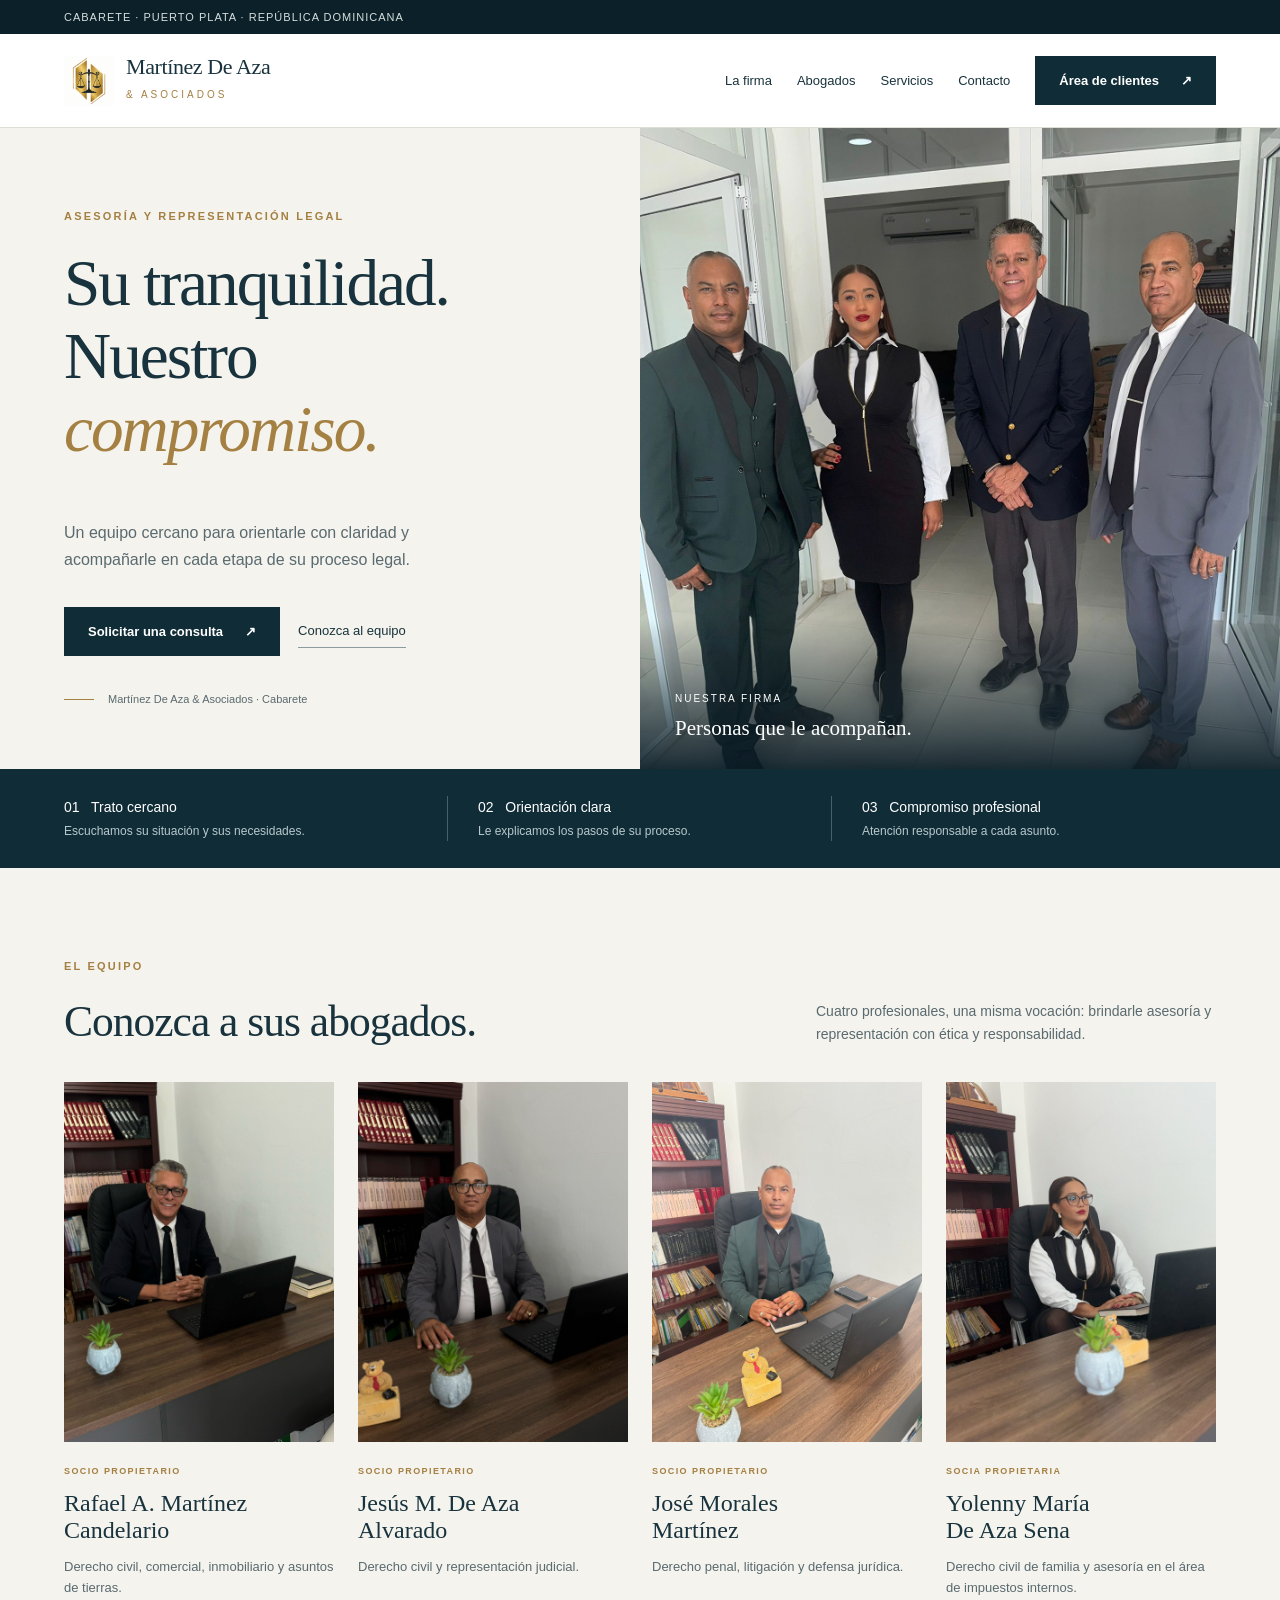
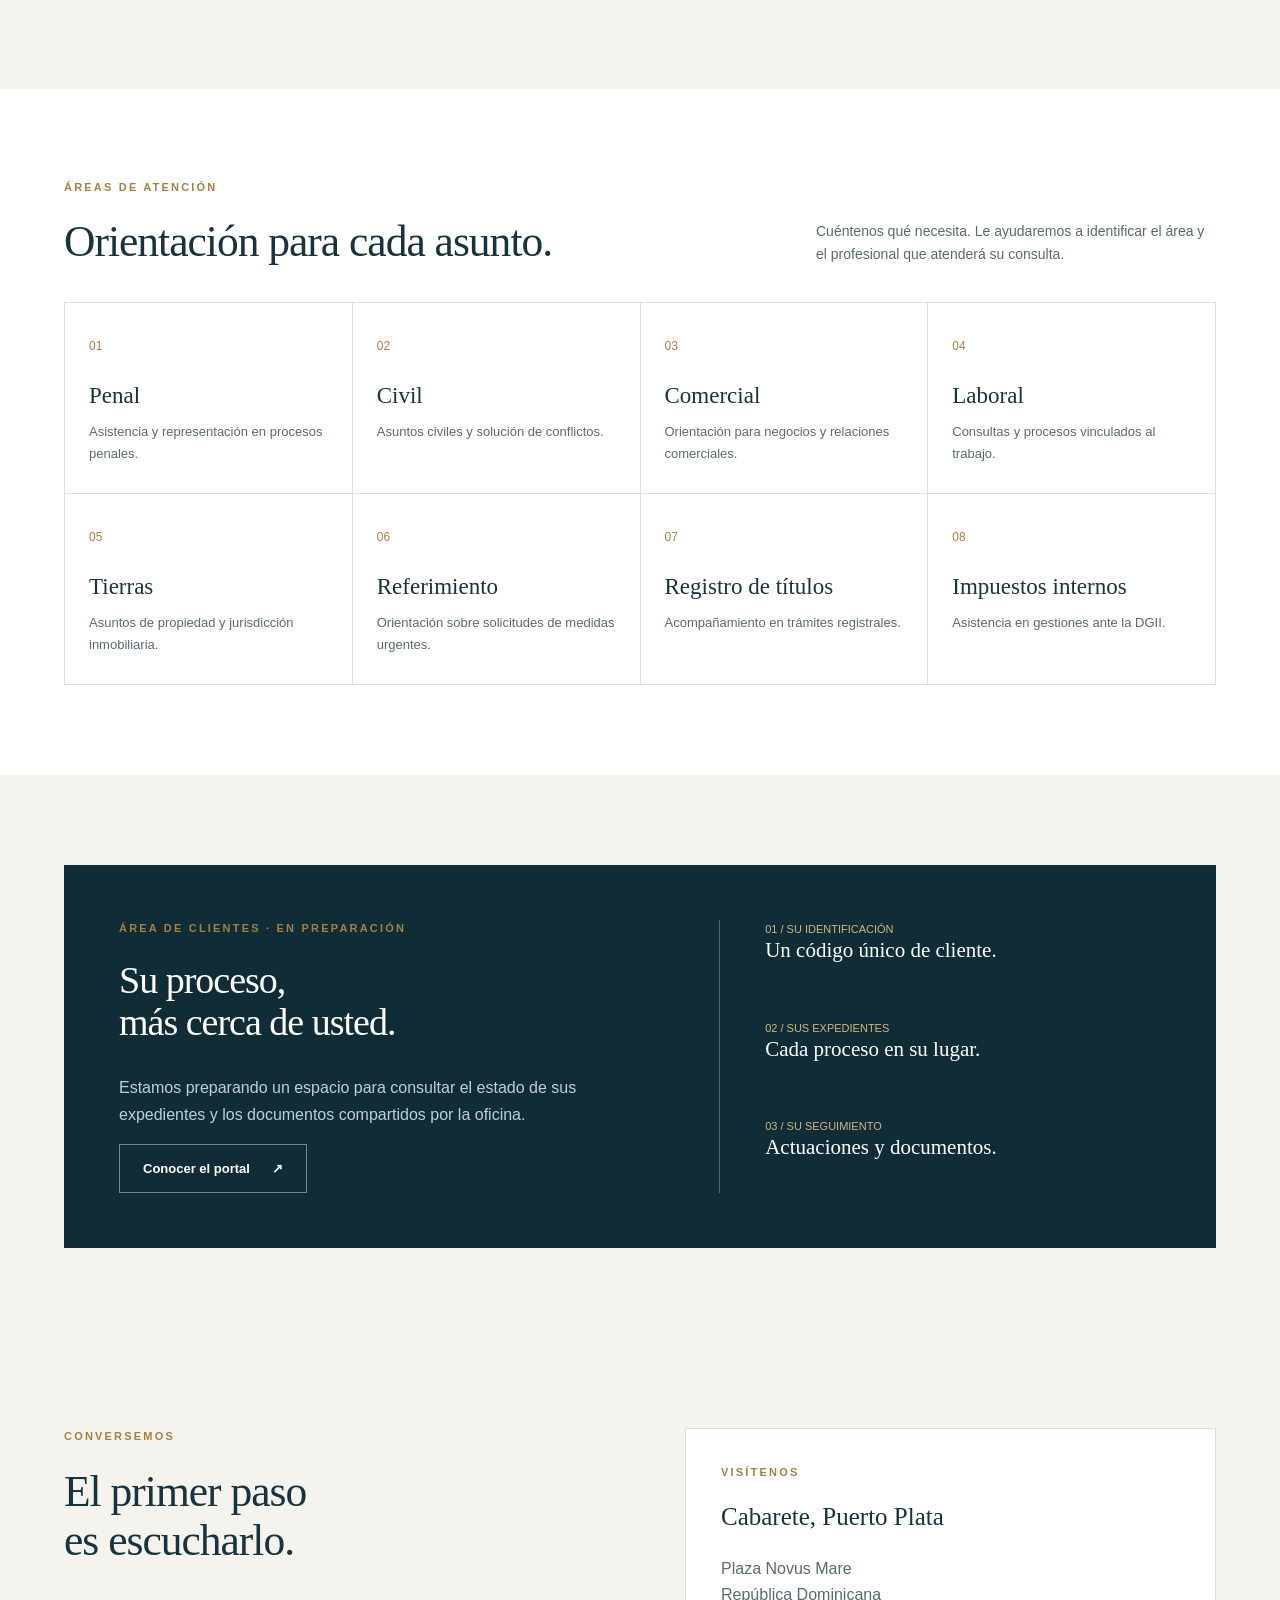
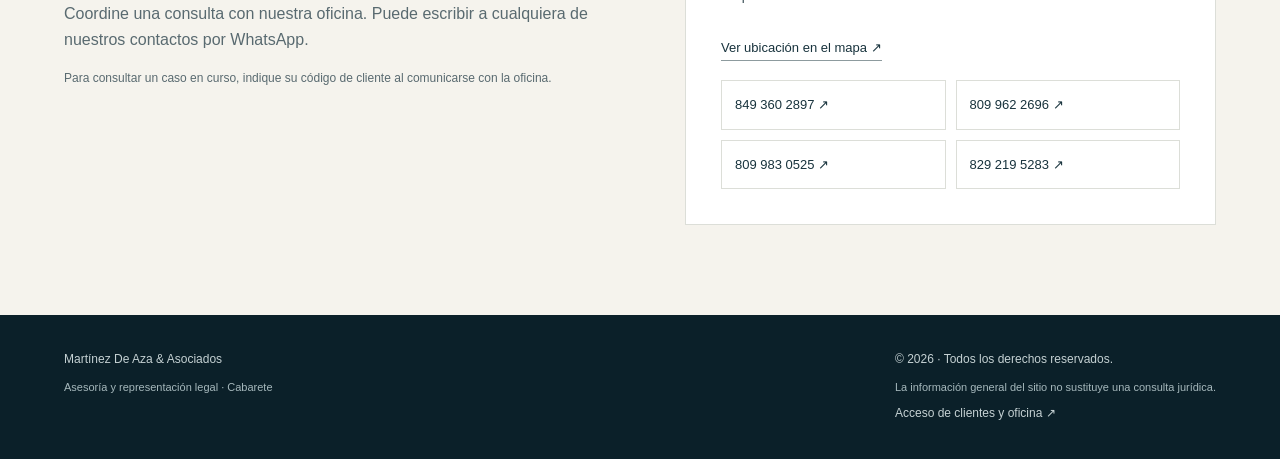
==== commit 489e6602: "Add files via upload" ====
--- a/index.html
+++ b/index.html
@@ -1,7 +1,7 @@
 <!doctype html><html lang="es"><head><meta charset="utf-8"><meta name="viewport" content="width=device-width,initial-scale=1"><title>Martínez De Aza & Asociados | Abogados en Cabarete</title><meta name="description" content="Asesoría y representación legal en Cabarete, Puerto Plata. Conozca al equipo de Martínez De Aza & Asociados y coordine una consulta."><meta name="theme-color" content="#102d37"><link rel="icon" href="assets/logo.png"><link rel="stylesheet" href="style.css"><script src="site.js" defer></script></head><body><a class="skip" href="#contenido">Saltar al contenido</a><div class="topline"><div class="wrap"><span>CABARETE · PUERTO PLATA · REPÚBLICA DOMINICANA</span></div></div><header class="header"><div class="wrap navrow"><a class="brand" href="index.html" aria-label="Martínez De Aza y Asociados, inicio"><img src="assets/logo.png" alt=""><span><strong>Martínez De Aza</strong><small>& ASOCIADOS</small></span></a><button class="menu" aria-expanded="false" aria-controls="nav">Menú ☰</button><nav id="nav" aria-label="Navegación principal"><a href="#firma">La firma</a><a href="#equipo">Abogados</a><a href="#servicios">Servicios</a><a href="#contacto">Contacto</a><a class="btn" href="portal.html">Área de clientes <span>↗</span></a></nav></div></header><main id="contenido"><section class="hero" id="firma"><div class="hero-copy"><div class="eyebrow">Asesoría y representación legal</div><h1>Su tranquilidad.<br>Nuestro <em>compromiso.</em></h1><p>Un equipo cercano para orientarle con claridad y acompañarle en cada etapa de su proceso legal.</p><div class="hero-actions"><a class="btn" href="#contacto">Solicitar una consulta <span>↗</span></a><a class="textlink" href="#equipo">Conozca al equipo</a></div><div class="mini">Martínez De Aza & Asociados · Cabarete</div></div><div class="hero-photo"><img src="assets/equipo.jpg" alt="Equipo de cuatro abogados de Martínez De Aza & Asociados" fetchpriority="high"><div class="photo-caption"><small>NUESTRA FIRMA</small>Personas que le acompañan.</div></div></section><section class="values" aria-label="Nuestros principios"><div class="wrap"><div>01 &nbsp; Trato cercano<small>Escuchamos su situación y sus necesidades.</small></div><div>02 &nbsp; Orientación clara<small>Le explicamos los pasos de su proceso.</small></div><div>03 &nbsp; Compromiso profesional<small>Atención responsable a cada asunto.</small></div></div></section><section class="section wrap" id="equipo"><div class="section-head"><div><div class="eyebrow">El equipo</div><h2>Conozca a sus abogados.</h2></div><p>Cuatro profesionales, una misma vocación: brindarle asesoría y representación con ética y responsabilidad.</p></div><div class="team-grid">
-<article class="person"><div class="portrait"><img src="assets/rafael.jpg" alt="Lic. Rafael A. Martínez Candelario" loading="lazy"></div><div class="eyebrow">Socio propietario</div><h3>Rafael A. Martínez<br>Candelario</h3><p>Derecho civil, inmobiliario y asuntos de tierras.</p></article>
+<article class="person"><div class="portrait"><img src="assets/rafael.jpg" alt="Lic. Rafael A. Martínez Candelario" loading="lazy"></div><div class="eyebrow">Socio propietario</div><h3>Rafael A. Martínez<br>Candelario</h3><p>Derecho civil, comercial, inmobiliario y asuntos de tierras.</p></article>
 <article class="person"><div class="portrait"><img src="assets/jesus.jpg" alt="Lic. Jesús M. De Aza Alvarado" loading="lazy"></div><div class="eyebrow">Socio propietario</div><h3>Jesús M. De Aza<br>Alvarado</h3><p>Derecho civil y representación judicial.</p></article>
 <article class="person"><div class="portrait"><img src="assets/jose.jpg" alt="Lic. José Morales Martínez" loading="lazy"></div><div class="eyebrow">Socio propietario</div><h3>José Morales<br>Martínez</h3><p>Derecho penal, litigación y defensa jurídica.</p></article>
-<article class="person"><div class="portrait"><img src="assets/yolenny.jpg" alt="Licda. Yolenny María De Aza Sena" loading="lazy"></div><div class="eyebrow">Socia propietaria</div><h3>Yolenny María<br>De Aza Sena</h3><p>Derecho civil, asesoría y representación.</p></article></div></section><section class="section services" id="servicios"><div class="wrap"><div class="section-head"><div><div class="eyebrow">Áreas de atención</div><h2>Orientación para cada asunto.</h2></div><p>Cuéntenos qué necesita. Le ayudaremos a identificar el área y el profesional que atenderá su consulta.</p></div><div class="service-grid">
+<article class="person"><div class="portrait"><img src="assets/yolenny.jpg" alt="Licda. Yolenny María De Aza Sena" loading="lazy"></div><div class="eyebrow">Socia propietaria</div><h3>Yolenny María<br>De Aza Sena</h3><p>Derecho civil de familia y asesoría en el área de impuestos internos.</p></article></div></section><section class="section services" id="servicios"><div class="wrap"><div class="section-head"><div><div class="eyebrow">Áreas de atención</div><h2>Orientación para cada asunto.</h2></div><p>Cuéntenos qué necesita. Le ayudaremos a identificar el área y el profesional que atenderá su consulta.</p></div><div class="service-grid">
 <article class="service"><span>01</span><h3>Penal</h3><p>Asistencia y representación en procesos penales.</p></article><article class="service"><span>02</span><h3>Civil</h3><p>Asuntos civiles y solución de conflictos.</p></article><article class="service"><span>03</span><h3>Comercial</h3><p>Orientación para negocios y relaciones comerciales.</p></article><article class="service"><span>04</span><h3>Laboral</h3><p>Consultas y procesos vinculados al trabajo.</p></article><article class="service"><span>05</span><h3>Tierras</h3><p>Asuntos de propiedad y jurisdicción inmobiliaria.</p></article><article class="service"><span>06</span><h3>Referimiento</h3><p>Orientación sobre solicitudes de medidas urgentes.</p></article><article class="service"><span>07</span><h3>Registro de títulos</h3><p>Acompañamiento en trámites registrales.</p></article><article class="service"><span>08</span><h3>Impuestos internos</h3><p>Asistencia en gestiones ante la DGII.</p></article></div></div></section><section class="section wrap"><div class="portal-band"><div><div class="eyebrow">Área de clientes · En preparación</div><h2>Su proceso,<br>más cerca de usted.</h2><p>Estamos preparando un espacio para consultar el estado de sus expedientes y los documentos compartidos por la oficina.</p><a class="btn light" href="portal.html">Conocer el portal <span>↗</span></a></div><div class="portal-steps"><div><span>01 / SU IDENTIFICACIÓN</span><strong>Un código único de cliente.</strong></div><div><span>02 / SUS EXPEDIENTES</span><strong>Cada proceso en su lugar.</strong></div><div><span>03 / SU SEGUIMIENTO</span><strong>Actuaciones y documentos.</strong></div></div></div></section><section class="section wrap contact" id="contacto"><div><div class="eyebrow">Conversemos</div><h2>El primer paso<br>es escucharlo.</h2><p>Coordine una consulta con nuestra oficina. Puede escribir a cualquiera de nuestros contactos por WhatsApp.</p><p class="subtle">Para consultar un caso en curso, indique su código de cliente al comunicarse con la oficina.</p></div><div class="contact-card"><div class="eyebrow">Visítenos</div><h3>Cabarete, Puerto Plata</h3><address>Plaza Novus Mare<br>República Dominicana</address><a class="textlink" href="https://www.google.com/maps/search/?api=1&query=Plaza+Novus+Mare+Cabarete+Puerto+Plata+Republica+Dominicana" target="_blank" rel="noopener noreferrer">Ver ubicación en el mapa ↗</a><div class="phones">
-<a href="https://wa.me/18493602897?text=Hola%2C%20deseo%20coordinar%20una%20consulta%20con%20la%20firma." target="_blank" rel="noopener noreferrer">849 360 2897 ↗</a><a href="https://wa.me/18099622696?text=Hola%2C%20deseo%20coordinar%20una%20consulta%20con%20la%20firma." target="_blank" rel="noopener noreferrer">809 962 2696 ↗</a><a href="https://wa.me/18099830525?text=Hola%2C%20deseo%20coordinar%20una%20consulta%20con%20la%20firma." target="_blank" rel="noopener noreferrer">809 983 0525 ↗</a><a href="https://wa.me/18098730992?text=Hola%2C%20deseo%20coordinar%20una%20consulta%20con%20la%20firma." target="_blank" rel="noopener noreferrer">809 873 0992 ↗</a></div></div></section></main><footer><div class="wrap"><div>Martínez De Aza & Asociados<p>Asesoría y representación legal · Cabarete</p></div><div>© 2026 · Todos los derechos reservados.<p>La información general del sitio no sustituye una consulta jurídica.</p><a href="portal.html">Acceso de clientes y oficina ↗</a></div></div></footer></body></html>
+<a href="https://wa.me/18493602897?text=Hola%2C%20deseo%20coordinar%20una%20consulta%20con%20la%20firma." target="_blank" rel="noopener noreferrer">849 360 2897 ↗</a><a href="https://wa.me/18099622696?text=Hola%2C%20deseo%20coordinar%20una%20consulta%20con%20la%20firma." target="_blank" rel="noopener noreferrer">809 962 2696 ↗</a><a href="https://wa.me/18099830525?text=Hola%2C%20deseo%20coordinar%20una%20consulta%20con%20la%20firma." target="_blank" rel="noopener noreferrer">809 983 0525 ↗</a><a href="https://wa.me/18292195283?text=Hola%2C%20deseo%20coordinar%20una%20consulta%20con%20la%20firma." target="_blank" rel="noopener noreferrer">829 219 5283 ↗</a></div></div></section></main><footer><div class="wrap"><div>Martínez De Aza & Asociados<p>Asesoría y representación legal · Cabarete</p></div><div>© 2026 · Todos los derechos reservados.<p>La información general del sitio no sustituye una consulta jurídica.</p><a href="portal.html">Acceso de clientes y oficina ↗</a></div></div></footer></body></html>
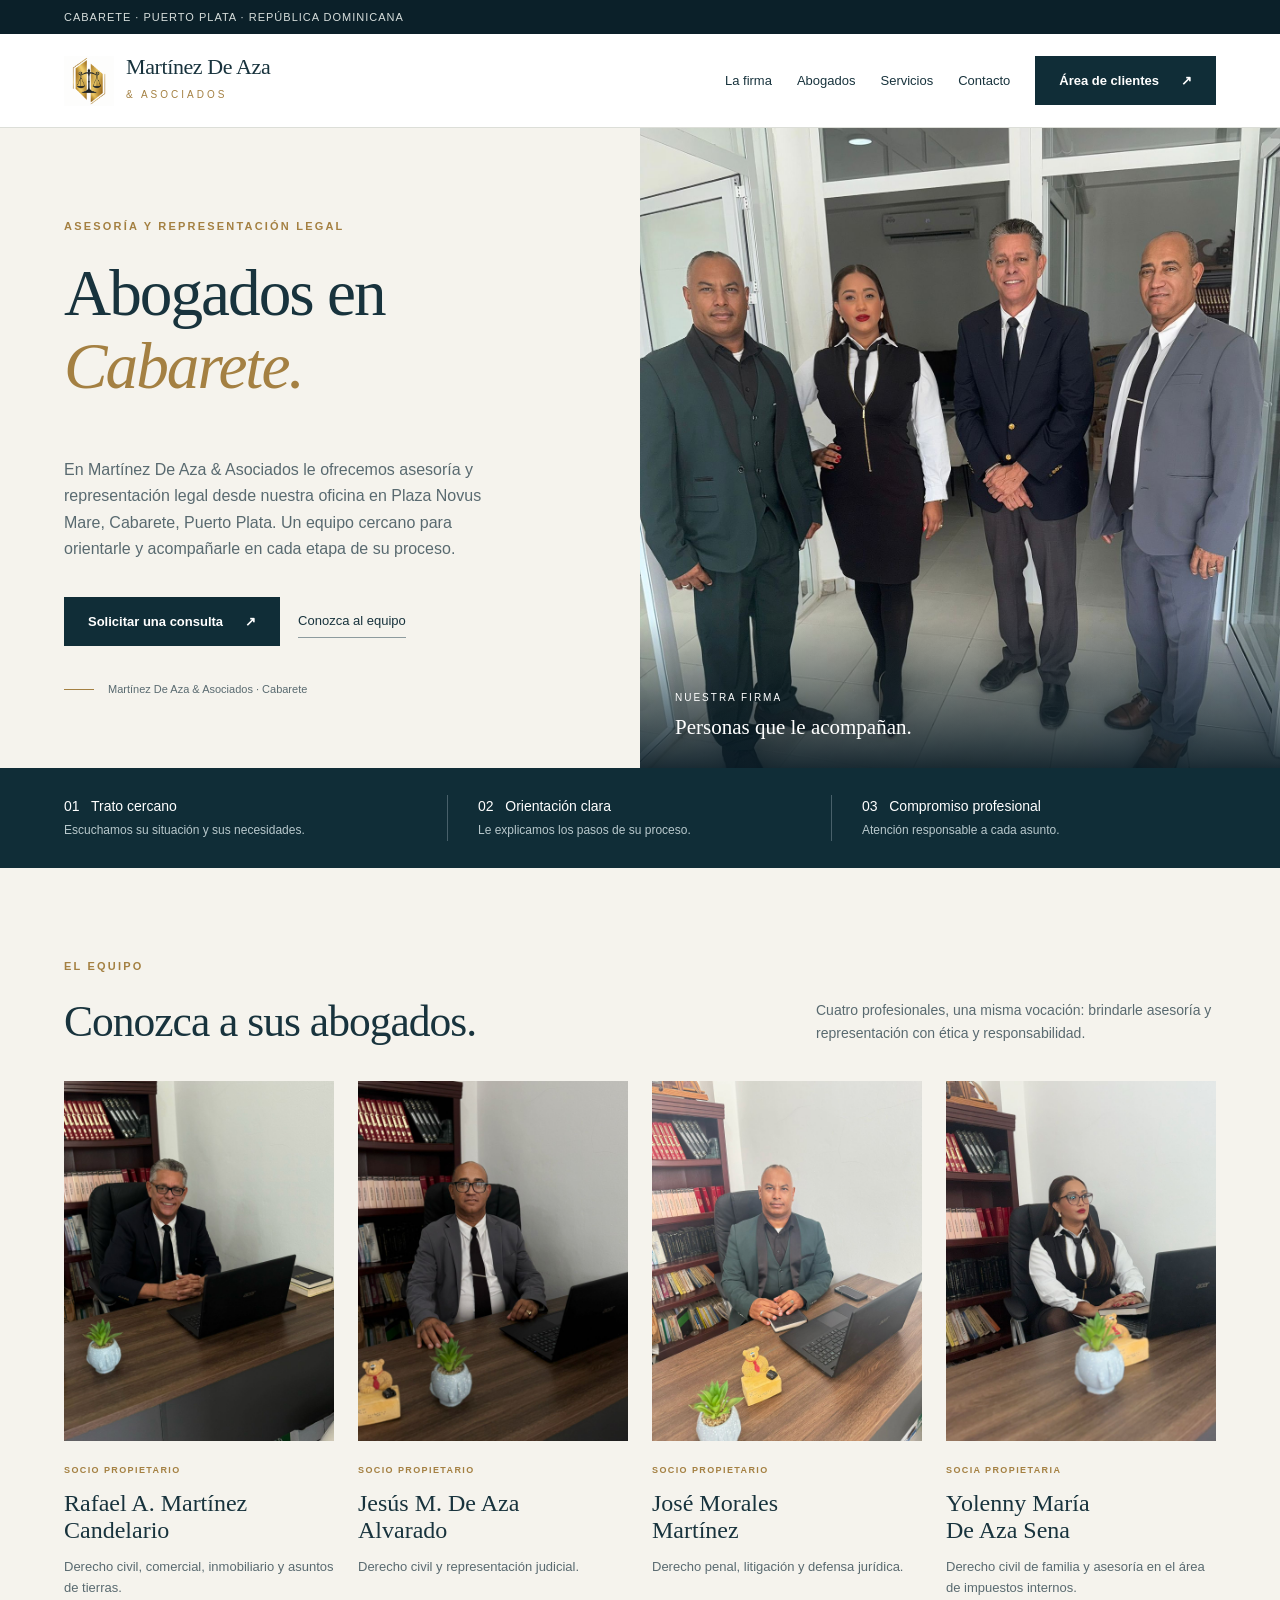
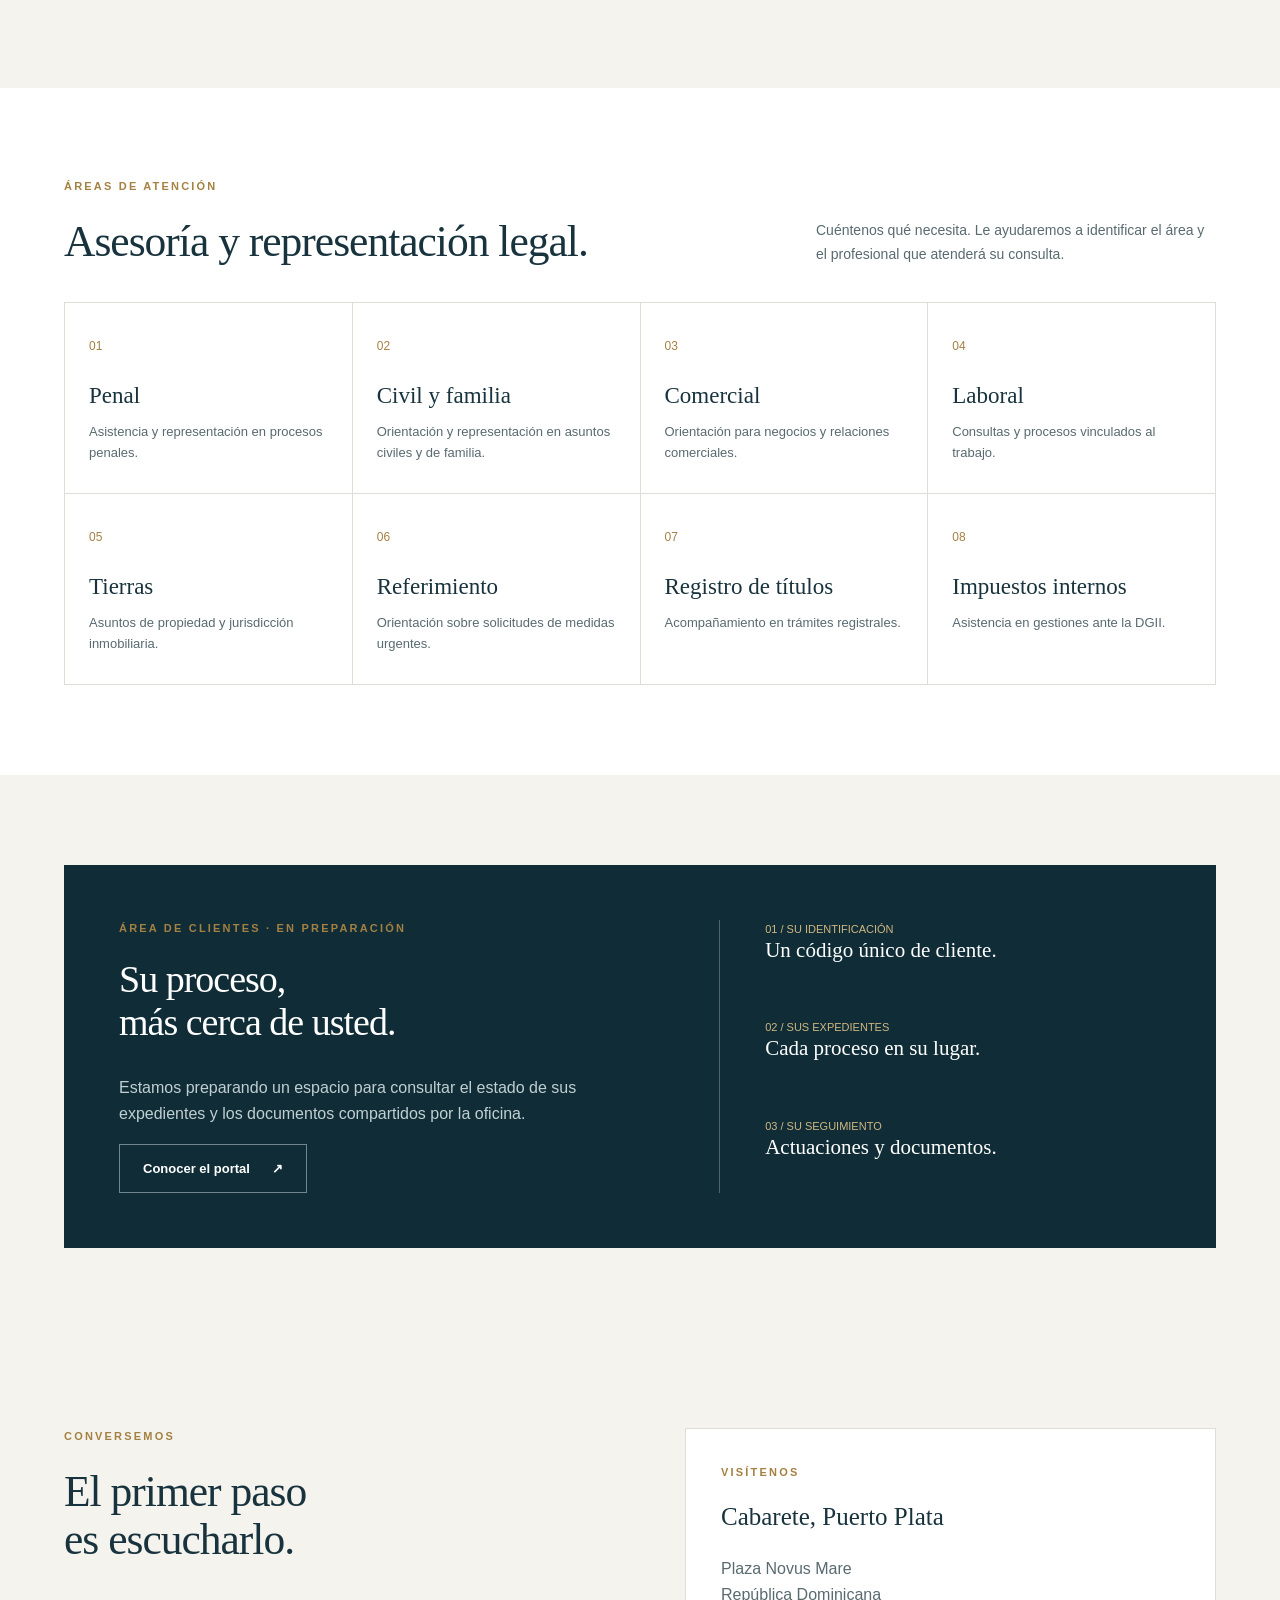
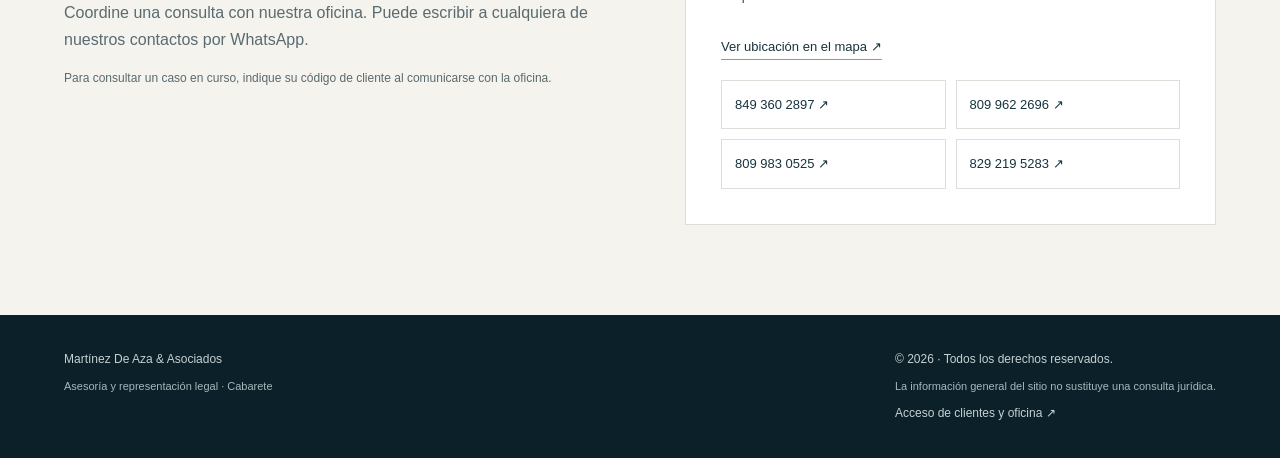
==== commit cbe1e145: "Add files via upload" ====
--- a/index.html
+++ b/index.html
@@ -1,7 +1,7 @@
-<!doctype html><html lang="es"><head><meta charset="utf-8"><meta name="viewport" content="width=device-width,initial-scale=1"><title>Martínez De Aza & Asociados | Abogados en Cabarete</title><meta name="description" content="Asesoría y representación legal en Cabarete, Puerto Plata. Conozca al equipo de Martínez De Aza & Asociados y coordine una consulta."><meta name="theme-color" content="#102d37"><link rel="icon" href="assets/logo.png"><link rel="stylesheet" href="style.css"><script src="site.js" defer></script></head><body><a class="skip" href="#contenido">Saltar al contenido</a><div class="topline"><div class="wrap"><span>CABARETE · PUERTO PLATA · REPÚBLICA DOMINICANA</span></div></div><header class="header"><div class="wrap navrow"><a class="brand" href="index.html" aria-label="Martínez De Aza y Asociados, inicio"><img src="assets/logo.png" alt=""><span><strong>Martínez De Aza</strong><small>& ASOCIADOS</small></span></a><button class="menu" aria-expanded="false" aria-controls="nav">Menú ☰</button><nav id="nav" aria-label="Navegación principal"><a href="#firma">La firma</a><a href="#equipo">Abogados</a><a href="#servicios">Servicios</a><a href="#contacto">Contacto</a><a class="btn" href="portal.html">Área de clientes <span>↗</span></a></nav></div></header><main id="contenido"><section class="hero" id="firma"><div class="hero-copy"><div class="eyebrow">Asesoría y representación legal</div><h1>Su tranquilidad.<br>Nuestro <em>compromiso.</em></h1><p>Un equipo cercano para orientarle con claridad y acompañarle en cada etapa de su proceso legal.</p><div class="hero-actions"><a class="btn" href="#contacto">Solicitar una consulta <span>↗</span></a><a class="textlink" href="#equipo">Conozca al equipo</a></div><div class="mini">Martínez De Aza & Asociados · Cabarete</div></div><div class="hero-photo"><img src="assets/equipo.jpg" alt="Equipo de cuatro abogados de Martínez De Aza & Asociados" fetchpriority="high"><div class="photo-caption"><small>NUESTRA FIRMA</small>Personas que le acompañan.</div></div></section><section class="values" aria-label="Nuestros principios"><div class="wrap"><div>01 &nbsp; Trato cercano<small>Escuchamos su situación y sus necesidades.</small></div><div>02 &nbsp; Orientación clara<small>Le explicamos los pasos de su proceso.</small></div><div>03 &nbsp; Compromiso profesional<small>Atención responsable a cada asunto.</small></div></div></section><section class="section wrap" id="equipo"><div class="section-head"><div><div class="eyebrow">El equipo</div><h2>Conozca a sus abogados.</h2></div><p>Cuatro profesionales, una misma vocación: brindarle asesoría y representación con ética y responsabilidad.</p></div><div class="team-grid">
+<!doctype html><html lang="es"><head><meta charset="utf-8"><meta name="viewport" content="width=device-width,initial-scale=1"><title>Abogados en Cabarete | Martínez De Aza &amp; Asociados</title><meta name="description" content="Abogados en Cabarete, Puerto Plata. Asesoría en derecho civil, familia, penal, comercial e inmobiliario. Visítenos en Plaza Novus Mare."><meta name="theme-color" content="#102d37"><link rel="icon" href="assets/logo.png"><link rel="stylesheet" href="style.css"><script src="site.js" defer></script><link rel="canonical" href="https://martinezdeaza.github.io/martinez-de-aza-web/"></head><body><a class="skip" href="#contenido">Saltar al contenido</a><div class="topline"><div class="wrap"><span>CABARETE · PUERTO PLATA · REPÚBLICA DOMINICANA</span></div></div><header class="header"><div class="wrap navrow"><a class="brand" href="index.html" aria-label="Martínez De Aza y Asociados, inicio"><img src="assets/logo.png" alt=""><span><strong>Martínez De Aza</strong><small>& ASOCIADOS</small></span></a><button class="menu" aria-expanded="false" aria-controls="nav">Menú ☰</button><nav id="nav" aria-label="Navegación principal"><a href="#firma">La firma</a><a href="#equipo">Abogados</a><a href="#servicios">Servicios</a><a href="#contacto">Contacto</a><a class="btn" href="portal.html">Área de clientes <span>↗</span></a></nav></div></header><main id="contenido"><section class="hero" id="firma"><div class="hero-copy"><div class="eyebrow">Asesoría y representación legal</div><h1>Abogados en<br><em>Cabarete.</em></h1><p>En Martínez De Aza &amp; Asociados le ofrecemos asesoría y representación legal desde nuestra oficina en Plaza Novus Mare, Cabarete, Puerto Plata. Un equipo cercano para orientarle y acompañarle en cada etapa de su proceso.</p><div class="hero-actions"><a class="btn" href="#contacto">Solicitar una consulta <span>↗</span></a><a class="textlink" href="#equipo">Conozca al equipo</a></div><div class="mini">Martínez De Aza & Asociados · Cabarete</div></div><div class="hero-photo"><img src="assets/equipo.jpg" alt="Equipo de cuatro abogados de Martínez De Aza & Asociados" fetchpriority="high"><div class="photo-caption"><small>NUESTRA FIRMA</small>Personas que le acompañan.</div></div></section><section class="values" aria-label="Nuestros principios"><div class="wrap"><div>01 &nbsp; Trato cercano<small>Escuchamos su situación y sus necesidades.</small></div><div>02 &nbsp; Orientación clara<small>Le explicamos los pasos de su proceso.</small></div><div>03 &nbsp; Compromiso profesional<small>Atención responsable a cada asunto.</small></div></div></section><section class="section wrap" id="equipo"><div class="section-head"><div><div class="eyebrow">El equipo</div><h2>Conozca a sus abogados.</h2></div><p>Cuatro profesionales, una misma vocación: brindarle asesoría y representación con ética y responsabilidad.</p></div><div class="team-grid">
 <article class="person"><div class="portrait"><img src="assets/rafael.jpg" alt="Lic. Rafael A. Martínez Candelario" loading="lazy"></div><div class="eyebrow">Socio propietario</div><h3>Rafael A. Martínez<br>Candelario</h3><p>Derecho civil, comercial, inmobiliario y asuntos de tierras.</p></article>
 <article class="person"><div class="portrait"><img src="assets/jesus.jpg" alt="Lic. Jesús M. De Aza Alvarado" loading="lazy"></div><div class="eyebrow">Socio propietario</div><h3>Jesús M. De Aza<br>Alvarado</h3><p>Derecho civil y representación judicial.</p></article>
 <article class="person"><div class="portrait"><img src="assets/jose.jpg" alt="Lic. José Morales Martínez" loading="lazy"></div><div class="eyebrow">Socio propietario</div><h3>José Morales<br>Martínez</h3><p>Derecho penal, litigación y defensa jurídica.</p></article>
-<article class="person"><div class="portrait"><img src="assets/yolenny.jpg" alt="Licda. Yolenny María De Aza Sena" loading="lazy"></div><div class="eyebrow">Socia propietaria</div><h3>Yolenny María<br>De Aza Sena</h3><p>Derecho civil de familia y asesoría en el área de impuestos internos.</p></article></div></section><section class="section services" id="servicios"><div class="wrap"><div class="section-head"><div><div class="eyebrow">Áreas de atención</div><h2>Orientación para cada asunto.</h2></div><p>Cuéntenos qué necesita. Le ayudaremos a identificar el área y el profesional que atenderá su consulta.</p></div><div class="service-grid">
-<article class="service"><span>01</span><h3>Penal</h3><p>Asistencia y representación en procesos penales.</p></article><article class="service"><span>02</span><h3>Civil</h3><p>Asuntos civiles y solución de conflictos.</p></article><article class="service"><span>03</span><h3>Comercial</h3><p>Orientación para negocios y relaciones comerciales.</p></article><article class="service"><span>04</span><h3>Laboral</h3><p>Consultas y procesos vinculados al trabajo.</p></article><article class="service"><span>05</span><h3>Tierras</h3><p>Asuntos de propiedad y jurisdicción inmobiliaria.</p></article><article class="service"><span>06</span><h3>Referimiento</h3><p>Orientación sobre solicitudes de medidas urgentes.</p></article><article class="service"><span>07</span><h3>Registro de títulos</h3><p>Acompañamiento en trámites registrales.</p></article><article class="service"><span>08</span><h3>Impuestos internos</h3><p>Asistencia en gestiones ante la DGII.</p></article></div></div></section><section class="section wrap"><div class="portal-band"><div><div class="eyebrow">Área de clientes · En preparación</div><h2>Su proceso,<br>más cerca de usted.</h2><p>Estamos preparando un espacio para consultar el estado de sus expedientes y los documentos compartidos por la oficina.</p><a class="btn light" href="portal.html">Conocer el portal <span>↗</span></a></div><div class="portal-steps"><div><span>01 / SU IDENTIFICACIÓN</span><strong>Un código único de cliente.</strong></div><div><span>02 / SUS EXPEDIENTES</span><strong>Cada proceso en su lugar.</strong></div><div><span>03 / SU SEGUIMIENTO</span><strong>Actuaciones y documentos.</strong></div></div></div></section><section class="section wrap contact" id="contacto"><div><div class="eyebrow">Conversemos</div><h2>El primer paso<br>es escucharlo.</h2><p>Coordine una consulta con nuestra oficina. Puede escribir a cualquiera de nuestros contactos por WhatsApp.</p><p class="subtle">Para consultar un caso en curso, indique su código de cliente al comunicarse con la oficina.</p></div><div class="contact-card"><div class="eyebrow">Visítenos</div><h3>Cabarete, Puerto Plata</h3><address>Plaza Novus Mare<br>República Dominicana</address><a class="textlink" href="https://www.google.com/maps/search/?api=1&query=Plaza+Novus+Mare+Cabarete+Puerto+Plata+Republica+Dominicana" target="_blank" rel="noopener noreferrer">Ver ubicación en el mapa ↗</a><div class="phones">
+<article class="person"><div class="portrait"><img src="assets/yolenny.jpg" alt="Licda. Yolenny María De Aza Sena" loading="lazy"></div><div class="eyebrow">Socia propietaria</div><h3>Yolenny María<br>De Aza Sena</h3><p>Derecho civil de familia y asesoría en el área de impuestos internos.</p></article></div></section><section class="section services" id="servicios"><div class="wrap"><div class="section-head"><div><div class="eyebrow">Áreas de atención</div><h2>Asesoría y representación legal.</h2></div><p>Cuéntenos qué necesita. Le ayudaremos a identificar el área y el profesional que atenderá su consulta.</p></div><div class="service-grid">
+<article class="service"><span>01</span><h3>Penal</h3><p>Asistencia y representación en procesos penales.</p></article><article class="service"><span>02</span><h3>Civil y familia</h3><p>Orientación y representación en asuntos civiles y de familia.</p></article><article class="service"><span>03</span><h3>Comercial</h3><p>Orientación para negocios y relaciones comerciales.</p></article><article class="service"><span>04</span><h3>Laboral</h3><p>Consultas y procesos vinculados al trabajo.</p></article><article class="service"><span>05</span><h3>Tierras</h3><p>Asuntos de propiedad y jurisdicción inmobiliaria.</p></article><article class="service"><span>06</span><h3>Referimiento</h3><p>Orientación sobre solicitudes de medidas urgentes.</p></article><article class="service"><span>07</span><h3>Registro de títulos</h3><p>Acompañamiento en trámites registrales.</p></article><article class="service"><span>08</span><h3>Impuestos internos</h3><p>Asistencia en gestiones ante la DGII.</p></article></div></div></section><section class="section wrap"><div class="portal-band"><div><div class="eyebrow">Área de clientes · En preparación</div><h2>Su proceso,<br>más cerca de usted.</h2><p>Estamos preparando un espacio para consultar el estado de sus expedientes y los documentos compartidos por la oficina.</p><a class="btn light" href="portal.html">Conocer el portal <span>↗</span></a></div><div class="portal-steps"><div><span>01 / SU IDENTIFICACIÓN</span><strong>Un código único de cliente.</strong></div><div><span>02 / SUS EXPEDIENTES</span><strong>Cada proceso en su lugar.</strong></div><div><span>03 / SU SEGUIMIENTO</span><strong>Actuaciones y documentos.</strong></div></div></div></section><section class="section wrap contact" id="contacto"><div><div class="eyebrow">Conversemos</div><h2>El primer paso<br>es escucharlo.</h2><p>Coordine una consulta con nuestra oficina. Puede escribir a cualquiera de nuestros contactos por WhatsApp.</p><p class="subtle">Para consultar un caso en curso, indique su código de cliente al comunicarse con la oficina.</p></div><div class="contact-card"><div class="eyebrow">Visítenos</div><h3>Cabarete, Puerto Plata</h3><address>Plaza Novus Mare<br>República Dominicana</address><a class="textlink" href="https://www.google.com/maps/search/?api=1&query=Plaza+Novus+Mare+Cabarete+Puerto+Plata+Republica+Dominicana" target="_blank" rel="noopener noreferrer">Ver ubicación en el mapa ↗</a><div class="phones">
 <a href="https://wa.me/18493602897?text=Hola%2C%20deseo%20coordinar%20una%20consulta%20con%20la%20firma." target="_blank" rel="noopener noreferrer">849 360 2897 ↗</a><a href="https://wa.me/18099622696?text=Hola%2C%20deseo%20coordinar%20una%20consulta%20con%20la%20firma." target="_blank" rel="noopener noreferrer">809 962 2696 ↗</a><a href="https://wa.me/18099830525?text=Hola%2C%20deseo%20coordinar%20una%20consulta%20con%20la%20firma." target="_blank" rel="noopener noreferrer">809 983 0525 ↗</a><a href="https://wa.me/18292195283?text=Hola%2C%20deseo%20coordinar%20una%20consulta%20con%20la%20firma." target="_blank" rel="noopener noreferrer">829 219 5283 ↗</a></div></div></section></main><footer><div class="wrap"><div>Martínez De Aza & Asociados<p>Asesoría y representación legal · Cabarete</p></div><div>© 2026 · Todos los derechos reservados.<p>La información general del sitio no sustituye una consulta jurídica.</p><a href="portal.html">Acceso de clientes y oficina ↗</a></div></div></footer></body></html>
